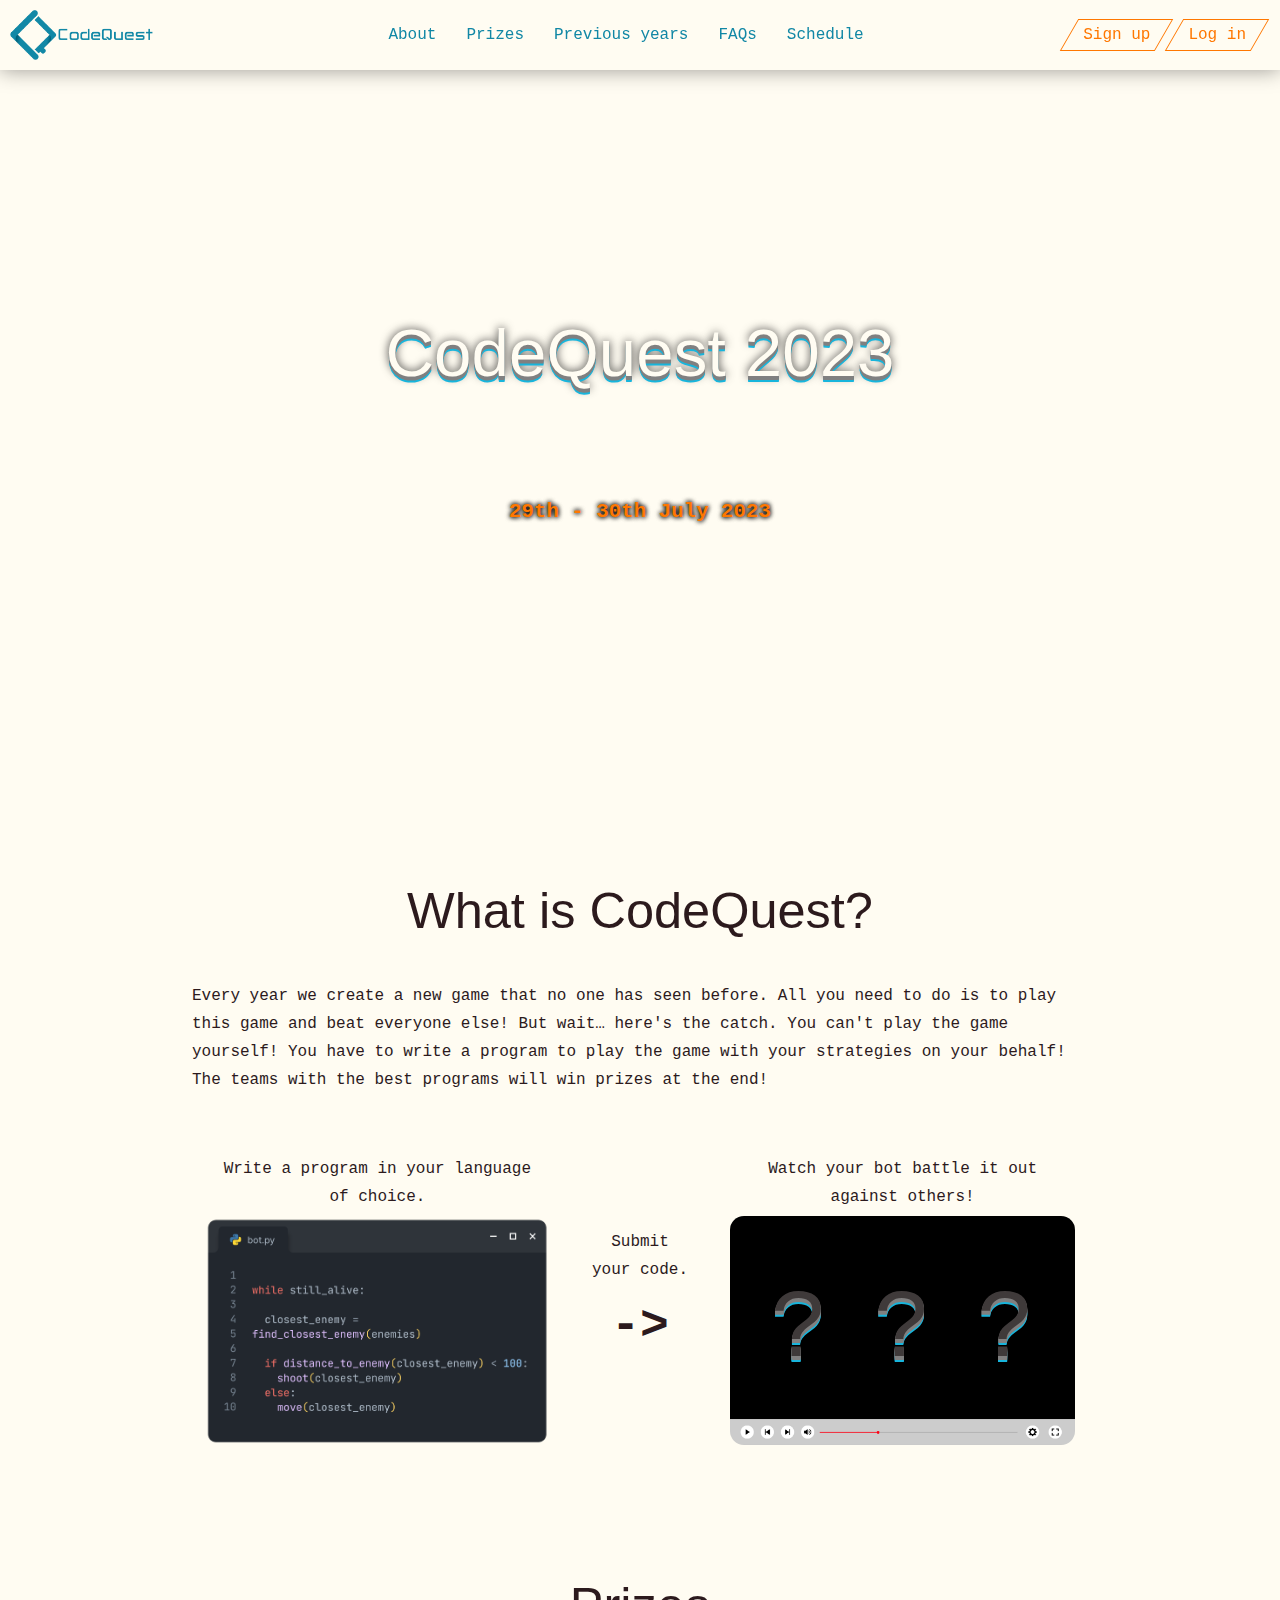
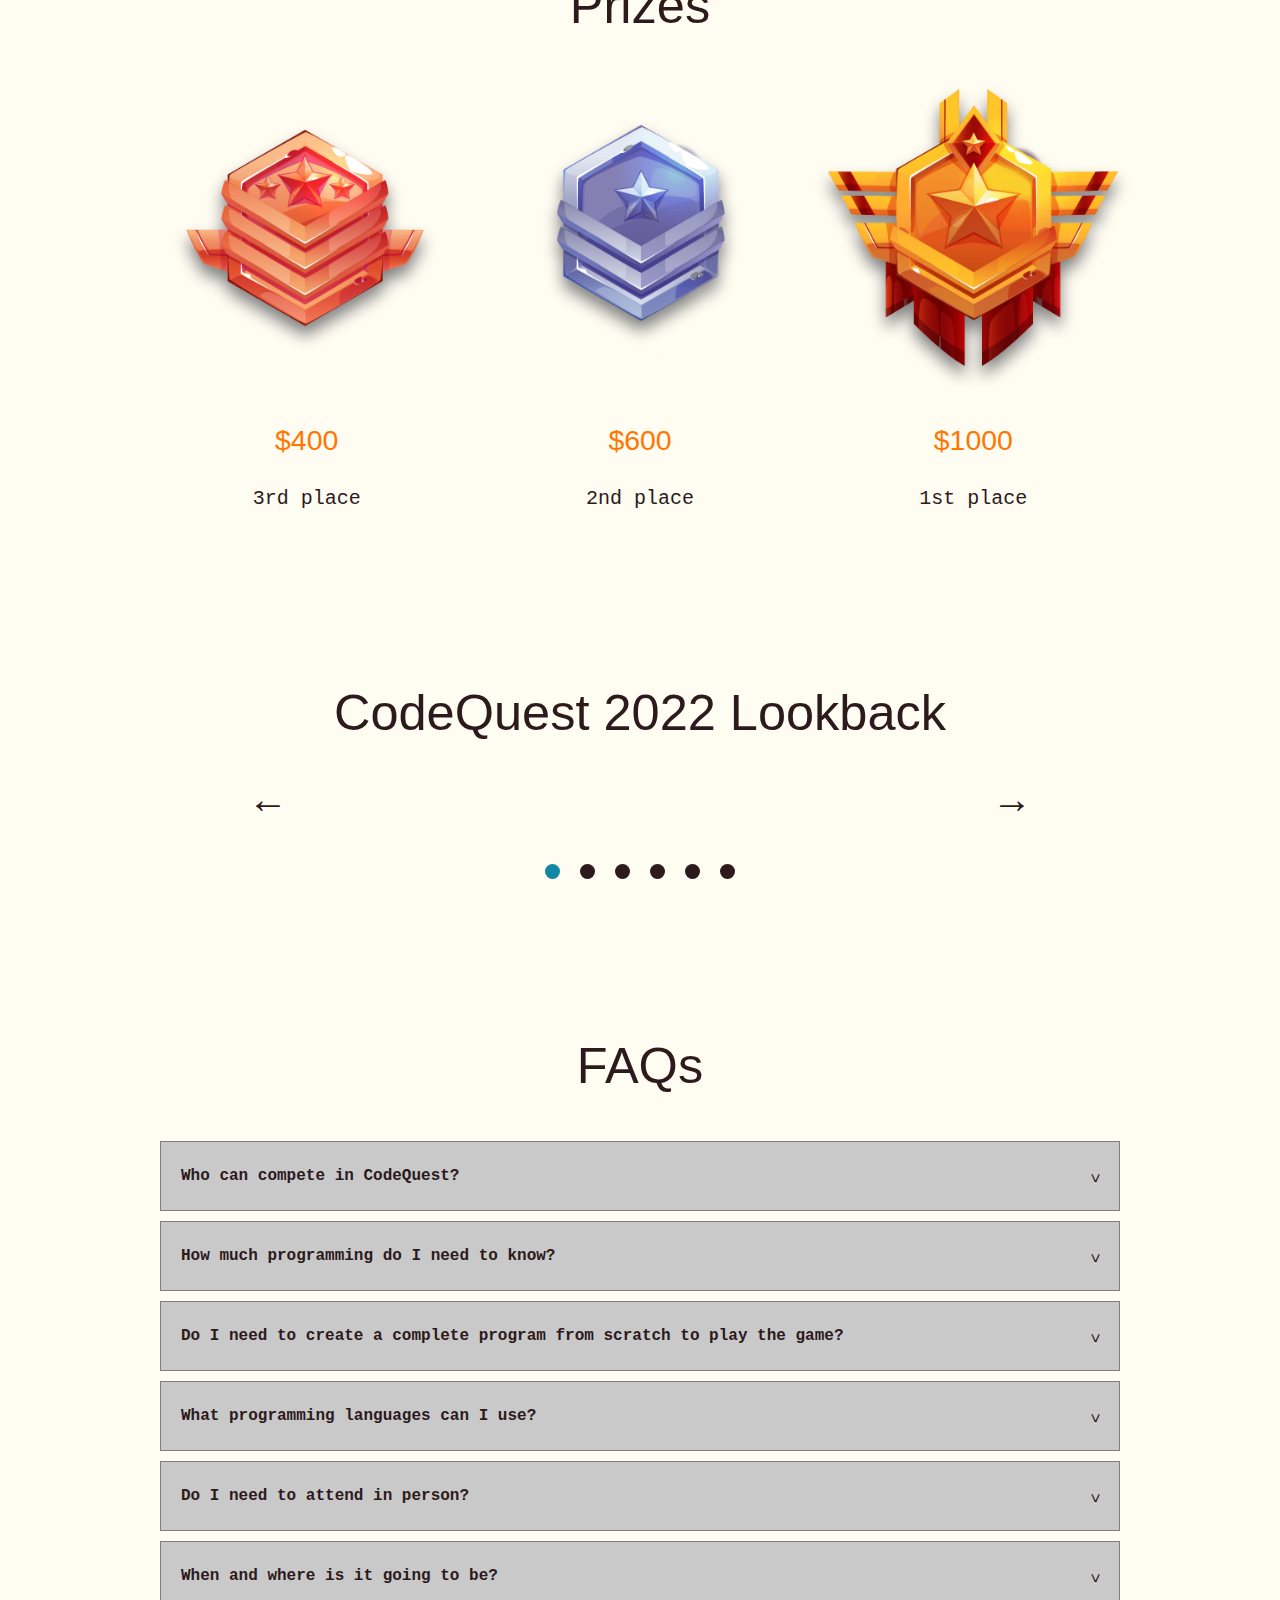
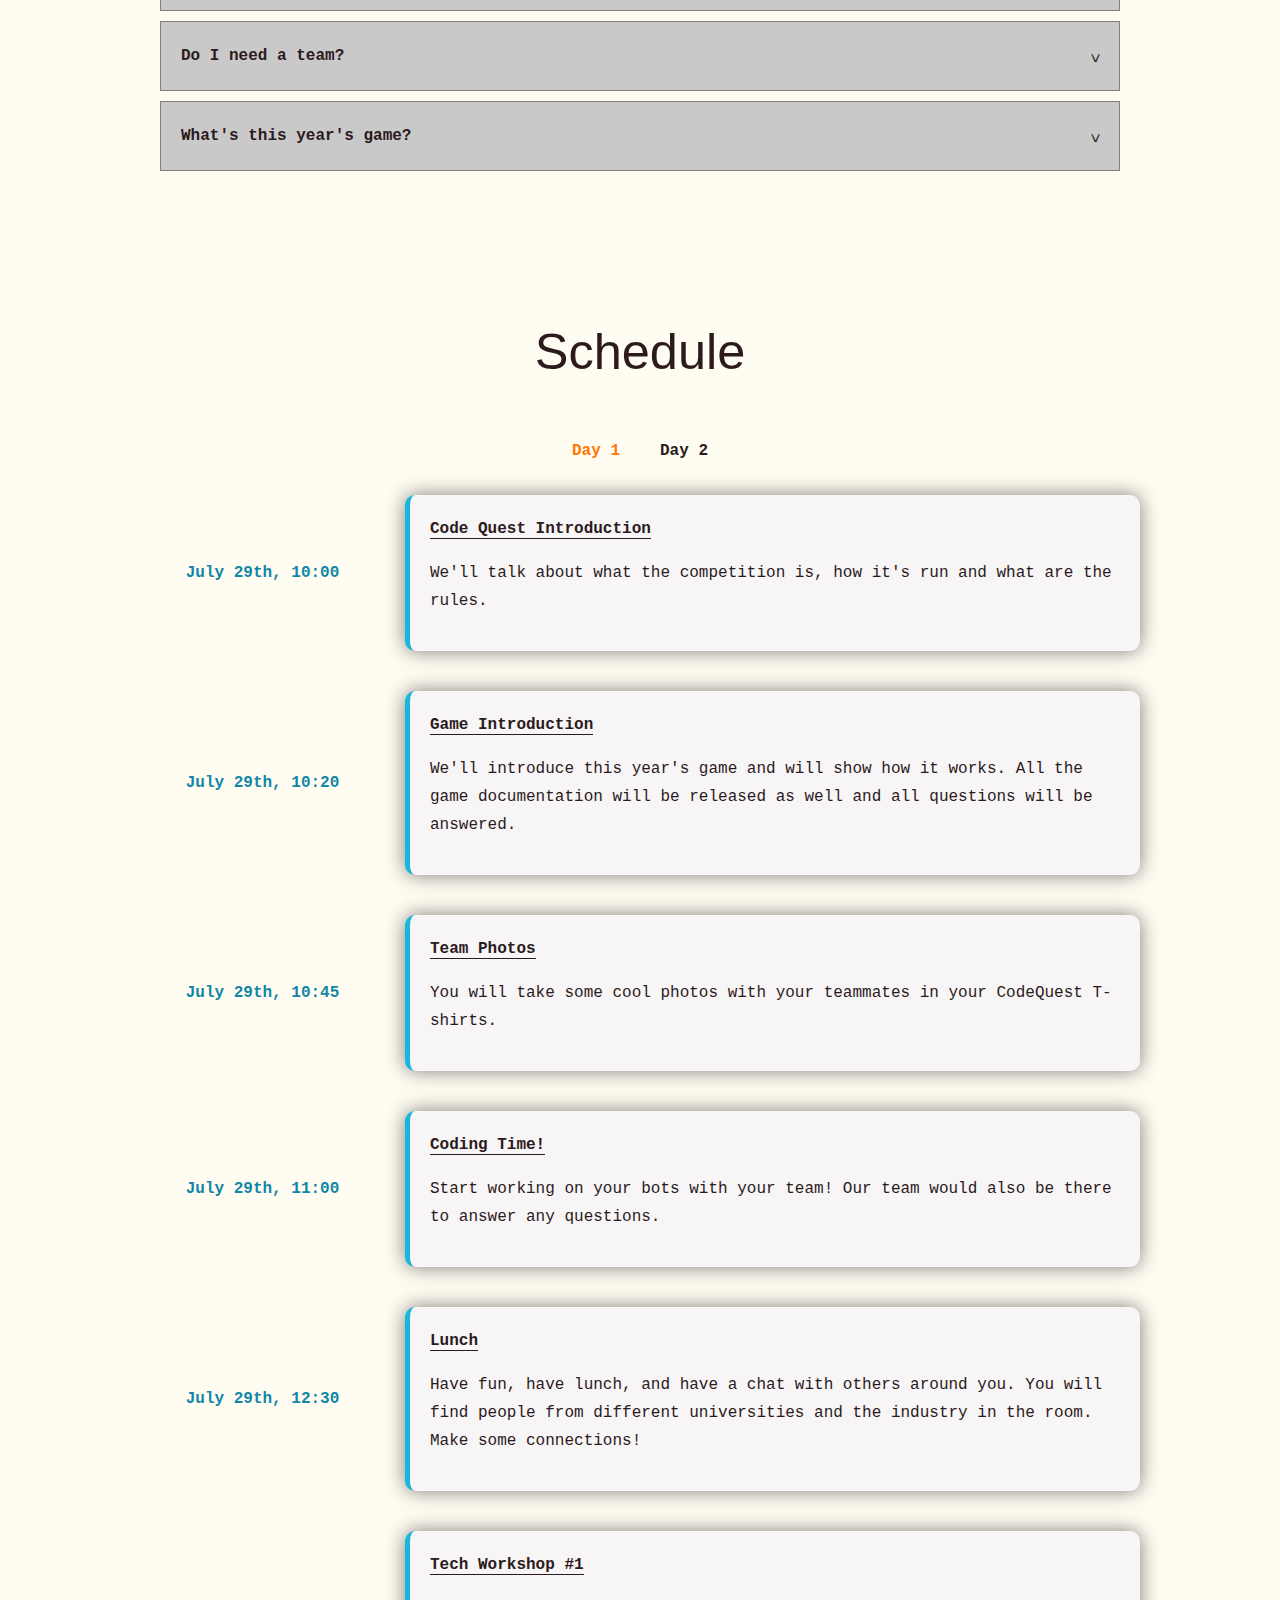
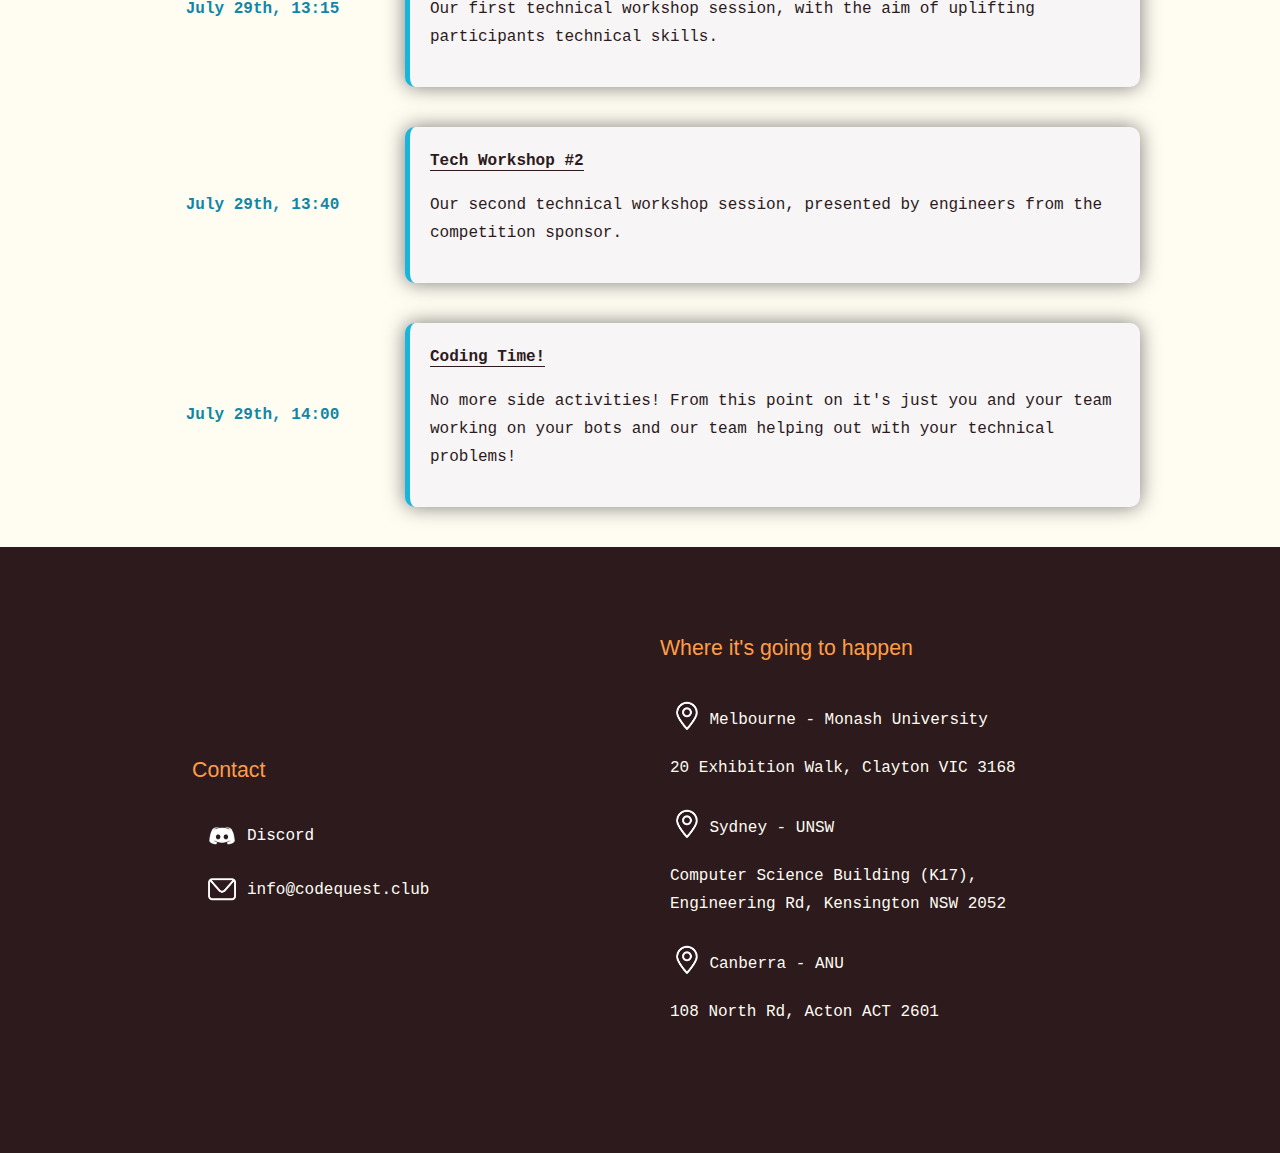
==== index.html @ 65610f48 "Fix discord link" ====
<html lang="en">
    <head>
        <meta charset="UTF-8" />
        <meta http-equiv="X-UA-Compatible" content="IE=edge" />
        <meta name="viewport" content="width=device-width, initial-scale=1.0" />
        <title>Code Quest 23</title>
        <link rel="stylesheet" href="font_imports.css" />
        <link rel="stylesheet" href="style.css" />
        <link rel="apple-touch-icon" sizes="180x180" href="apple-touch-icon.png">
        <link rel="icon" type="image/png" sizes="32x32" href="favicon-32x32.png">
        <link rel="icon" type="image/png" sizes="16x16" href="favicon-16x16.png">
        <link rel="manifest" href="site.webmanifest">
    </head>
    <body>
        <header>
            <img class="logo-desktop" src="assets/logo/Q1.png" alt="CodeQuest Logo" />
            <img class="logo-mobile" src="assets/logo/Q2.png" alt="CodeQuest Logo" />
            <nav class="main-nav">
                <ul>
                    <li><a href="#about">About</a></li>
                    <li><a href="#prizes">Prizes</a></li>
                    <li><a href="#previous-years">Previous years</a></li>
                    <li><a href="#faqs">FAQs</a></li>
                    <li><a href="#schedule">Schedule</a></li>
                    <!-- <li><a href="#sponsors">Sponsors</a></li> -->
                </ul>
            </nav>
            <nav class="secondary-nav">
                <ul>
                    <li><a class="registration-btn" href="https://teams.codequest.club/auth/register">Sign up</a></li>
                    <li><a class="registration-btn" href="https://teams.codequest.club/auth/login">Log in</a></li>
                </ul>
            </nav>
        </header>

        <section class="hero">
            <video class="desktop-video"
                autoplay
                muted
                loop
                poster="https://cq-main-website.s3.ap-southeast-2.amazonaws.com/landing-page/site-header-image.jpg"
            >
                <source
                    src="https://cq-main-website.s3.ap-southeast-2.amazonaws.com/landing-page/site_header_264.mp4"
                    type="video/mp4"
                />
            </video>
            <video class="mobile-video"
                autoplay
                muted
                loop
                poster="https://cq-main-website.s3.ap-southeast-2.amazonaws.com/landing-page/site-header-image.jpg"
            >
                <source
                    src="https://cq-main-website.s3.ap-southeast-2.amazonaws.com/landing-page/side_header_vertical.mp4"
                    type="video/mp4"
                />
            </video>
            <div class="hero-content">
                <h1>CodeQuest 2023</h1>
                <span class="text-large"
                    >Write a bot to play the game, beat others and win
                    prizes!</span
                >
                <span class="date text-large">29th - 30th July 2023</span>
            </div>
        </section>

        <section id="about">
            <div class="section-content-small">
                <h2>What is CodeQuest?</h2>
                <p>
                    Every year we create a new game that no one has seen before.
                    All you need to do is to play this game and beat everyone
                    else! But wait… here's the catch. You can't play the game
                    yourself! You have to write a program to play the game with
                    your strategies on your behalf! The teams with the best
                    programs will win prizes at the end!
                </p>
                <div class="about-grid">
                    <div class="about-col">
                        <span>Write a program in your language of choice.</span>
                        <img src="assets/about/code_snippet.png" alt="" />
                    </div>
                    <div class="about-col">
                        <span>Submit your code.</span>
                        <span class="arrow">-></span>
                    </div>
                    <div class="about-col">
                        <span>Watch your bot battle it out against others!</span>
                        <div class="mystery-video">
                            <span class="spinner">?</span>
                            <span class="spinner">?</span>
                            <span class="spinner">?</span>
                            <img src="assets/about/video_player_controls.jpg" alt="" />
                        </div>
                    </div>
                </div>
            </div>
        </section>

        <section id="prizes">
            <div class="section-content">
                <h2>Prizes</h2>
                <div class="prizes">
                    <div class="prize">
                        <img src="assets/prizes/bronze_badge.png" alt="" />
                        <h4>$400</h4>
                        <p class="text-large">3rd place</p>
                    </div>
                    <div class="prize">
                        <img src="assets/prizes/silver_badge.png" alt="" />
                        <h4>$600</h4>
                        <p class="text-large">2nd place</p>
                    </div>
                    <div class="prize">
                        <img src="assets/prizes/gold_badge.png" alt="" />
                        <h4>$1000</h4>
                        <p class="text-large">1st place</p>
                    </div>
                </div>
            </div>
        </section>

        <section id="previous-years">
            <div class="section-content">
                <h2>CodeQuest 2022 Lookback</h2>
                <div class="gallery">
                    <div class="gallery-image">
                        <div class="left-arrow">&#8592;</div>
                        <img class="active-image" src="https://cq-main-website.s3.ap-southeast-2.amazonaws.com/landing-page/lookback_pics/t1.jpg" alt="">
                        <img src="https://cq-main-website.s3.ap-southeast-2.amazonaws.com/landing-page/lookback_pics/t2.jpg" alt="">
                        <img src="https://cq-main-website.s3.ap-southeast-2.amazonaws.com/landing-page/lookback_pics/t3.jpg" alt="">
                        <img src="https://cq-main-website.s3.ap-southeast-2.amazonaws.com/landing-page/lookback_pics/t4.jpg" alt="">
                        <img src="https://cq-main-website.s3.ap-southeast-2.amazonaws.com/landing-page/lookback_pics/t5.jpg" alt="">
                        <img src="https://cq-main-website.s3.ap-southeast-2.amazonaws.com/landing-page/lookback_pics/t6.jpg" alt="">
                        <div class="right-arrow">&#8594;</div>
                    </div>
                    <div class="gallery-image-select">
                        <ul>
                            <li class="active-image"></li>
                            <li></li>
                            <li></li>
                            <li></li>
                            <li></li>
                            <li></li>
                        </ul>
                    </div>
                </div>
            </div>
        </section>

        <section id="faqs">
            <div class="section-content">
                <h2>FAQs</h2>
                <div class="accordion">
                    <div class="tab">
                        <div class="tab-head">
                            <strong>Who can compete in CodeQuest?</strong>
                        </div>
                        <div class="tab-body">
                            <p>
                                All university and high school students across
                                Australia!
                            </p>
                        </div>
                    </div>
                    <div class="tab">
                        <div class="tab-head">
                            <strong
                                >How much programming do I need to know?</strong
                            >
                        </div>
                        <div class="tab-body">
                            <p>
                                Knowing only the basics of programming
                                (input/output, lists, etc.) is enough for you to
                                have your program play the game. But of course
                                the more you know the more advanced your player
                                can be. Even if you can't fully articulate your
                                ideas for a program, the team based nature of
                                the competition allows you to tackle this
                                together with your peers, meaning you can bounce
                                ideas and work towards the bot you envisioned.
                            </p>
                        </div>
                    </div>
                    <div class="tab">
                        <div class="tab-head">
                            <strong
                                >Do I need to create a complete program from
                                scratch to play the game?</strong
                            >
                        </div>
                        <div class="tab-body">
                            <p>
                                No, we will provide you with a base code that
                                plays the game. You'll only need to implement
                                your ideas and startegies.
                            </p>
                        </div>
                    </div>
                    <div class="tab">
                        <div class="tab-head">
                            <strong
                                >What programming languages can I use?</strong
                            >
                        </div>
                        <div class="tab-body">
                            <p>
                                We are happy to announce from this year there is no limit on what programming language you can use!
                                Write your code in whatever language you are comfortable with.
                            </p>
                        </div>
                    </div>
                    <div class="tab">
                        <div class="tab-head">
                            <strong>Do I need to attend in person?</strong>
                        </div>
                        <div class="tab-body">
                            <p>
                                You don't <i>have to</i>. But hear me out on this one,
                                we are giving away free food and swags, we are
                                going to run technical workshops for you, we are
                                planning to have industry reps, we will run the
                                games on large monitors and we are planning to
                                have fun. So it's your call if you'd like to be
                                there with us or attend via Zoom.
                            </p>
                        </div>
                    </div>
                    <div class="tab">
                        <div class="tab-head">
                            <strong>When and where is it going to be?</strong>
                        </div>
                        <div class="tab-body">
                            <p>
                                The competition will start on 29th of July at 10am - that's when
                                we let everyone know what the game is and the documents are released.
                                Teams will have 24 hours to write their bots and submit their code.
                                On 30th, we will run all the games and announce the winners!
                                We are going to run everything in Monash University, Clayton campus.
                            </p>
                        </div>
                    </div>
                    <div class="tab">
                        <div class="tab-head">
                            <strong>Do I need a team?</strong>
                        </div>
                        <div class="tab-body">
                            <p>
                                You don't have to be in a team but it's a lot
                                more fun to have one and, also, we have designed
                                the game in a way that different people could
                                work on different parts of their program at the
                                same time. So if you do have a team you'll
                                definitely have a lot of advantage. We accept
                                teams of 1 to 3.
                            </p>
                        </div>
                    </div>
                    <div class="tab">
                        <div class="tab-head">
                            <strong>What's this year's game?</strong>
                        </div>
                        <div class="tab-body">
                            <p>
                                I can't tell you, but I do wonder what all these tanks are
                                doing around the website. Probably just to protect you and your teammates.
                            </p>
                        </div>
                    </div>
                </div>
            </div>
        </section>

        <section id="schedule">
            <div class="section-content">
                <h2>Schedule</h2>
                <div class="schedule">
                    <div class="schedule-head">
                        <div class="schedule-tab schedule-tab-active">
                            <span>Day 1</span>
                        </div>
                        <div class="schedule-tab">
                            <span>Day 2</span>
                        </div>
                    </div>
                    <div class="schedule-body">
                        <div
                            class="schedule-tab-content schedule-content-active"
                        >
                            <div class="schedule-item">
                                <div class="schedule-date">
                                    July 29th, 10:00
                                </div>
                                <div class="schedule-item-body">
                                    <strong>Code Quest Introduction</strong>
                                    <p>
                                        We'll talk about what the competition
                                        is, how it's run and what are the rules.
                                    </p>
                                </div>
                            </div>
                            <div class="schedule-item">
                                <div class="schedule-date">
                                    July 29th, 10:20
                                </div>
                                <div class="schedule-item-body">
                                    <strong
                                        >Game Introduction</strong
                                    >
                                    <p>
                                        We'll introduce this year's game and will show
                                        how it works. All the game documentation will be
                                        released as well and all questions will be answered.
                                    </p>
                                </div>
                            </div>
                            <div class="schedule-item">
                                <div class="schedule-date">
                                    July 29th, 10:45
                                </div>
                                <div class="schedule-item-body">
                                    <strong>Team Photos</strong>
                                    <p>
                                        You will take some cool photos with your
                                        teammates in your CodeQuest T-shirts.
                                    </p>
                                </div>
                            </div>
                            <div class="schedule-item">
                                <div class="schedule-date">
                                    July 29th, 11:00
                                </div>
                                <div class="schedule-item-body">
                                    <strong>Coding Time!</strong>
                                    <p>
                                        Start working on your bots with your team!
                                        Our team would also be there to answer any questions.
                                    </p>
                                </div>
                            </div>
                            <div class="schedule-item">
                                <div class="schedule-date">
                                    July 29th, 12:30
                                </div>
                                <div class="schedule-item-body">
                                    <strong>Lunch</strong>
                                    <p>
                                        Have fun, have lunch, and have a chat
                                        with others around you. You will find
                                        people from different universities and
                                        the industry in the room. Make some
                                        connections!
                                    </p>
                                </div>
                            </div>
                            <div class="schedule-item">
                                <div class="schedule-date">
                                    July 29th, 13:15
                                </div>
                                <div class="schedule-item-body">
                                    <strong>Tech Workshop #1</strong>
                                    <p>
                                        Our first technical workshop session,
                                        with the aim of uplifting participants
                                        technical skills.
                                    </p>
                                </div>
                            </div>
                            <div class="schedule-item">
                                <div class="schedule-date">
                                    July 29th, 13:40
                                </div>
                                <div class="schedule-item-body">
                                    <strong>Tech Workshop #2</strong>
                                    <p>
                                        Our second technical workshop session,
                                        presented by engineers from the
                                        competition sponsor.
                                    </p>
                                </div>
                            </div>
                            <div class="schedule-item">
                                <div class="schedule-date">
                                    July 29th, 14:00
                                </div>
                                <div class="schedule-item-body">
                                    <strong>Coding Time!</strong>
                                    <p>
                                        No more side activities! From this point on
                                        it's just you and your team working on your bots
                                        and our team helping out with your technical problems!
                                    </p>
                                </div>
                            </div>
                        </div>
                        <div class="schedule-tab-content">
                            <div class="schedule-item">
                                <div class="schedule-date">
                                    July 30th, 10:00
                                </div>
                                <div class="schedule-item-body">
                                    <strong>Last Coding Session</strong>
                                    <p>
                                        Teams will have 2 more hours to work
                                        on their programs together. All
                                        teams must submit their programs at the
                                        end of this session before we go for
                                        lunch.
                                    </p>
                                </div>
                            </div>
                            <div class="schedule-item">
                                <div class="schedule-date">
                                    July 30th, 12:30
                                </div>
                                <div class="schedule-item-body">
                                    <strong>Lunch</strong>
                                    <p>
                                        We will have a short break for lunch and
                                        a chance for teams to take a break and
                                        have a chat.
                                    </p>
                                </div>
                            </div>
                            <div class="schedule-item">
                                <div class="schedule-date">
                                    July 30th, 13:15
                                </div>
                                <div class="schedule-item-body">
                                    <strong>Final Matches</strong>
                                    <p>
                                        After lunch we come back to the room and run
                                        the games! We'll watch some of the games live and
                                        the rest will run in the background. The top 3 teams
                                        will come out of the results of these games!
                                    </p>
                                </div>
                            </div>
                            <div class="schedule-item">
                                <div class="schedule-date">
                                    July 30th, 14:00
                                </div>
                                <div class="schedule-item-body">
                                    <strong>Closing Ceremony</strong>
                                    <p>
                                        Prizes will be given to the top teams
                                        and memorial pictures will be taken with
                                        everyone in the room who participated!
                                        We will then say good bye until Code
                                        Quest 24.
                                    </p>
                                </div>
                            </div>
                        </div>
                    </div>
                </div>
            </div>
        </section>

        <!-- <section id="sponsors">
            <div class="section-content">
                <h2>Sponsors</h2>
                <p></p>
            </div>
        </section> -->

        <footer>
            <div class="section-content-small">
                <div>
                    <h5>Contact</h5>
                    <span>
                        <a href="https://codequest.club/discord" class="socials-link"
                            ><img
                                class="icon"
                                src="assets/icons/discord_white.png"
                                alt="Discord Logo"
                            />Discord</a
                        >
                    </span>
                    <span
                        ><img
                            class="icon"
                            src="assets/icons/mail_white.png"
                            alt="Mail icon"
                        />info@codequest.club</span
                    >
                </div>
                <div>
                    <h5>Where it's going to happen</h5>
                    <span
                        ><img
                            class="icon"
                            src="assets/icons/marker_white.png"
                            alt="Location marker icon"
                        />Melbourne - Monash University</span
                    >
                    <span>20 Exhibition Walk, Clayton VIC 3168</span>
                    <span
                        ><img
                            class="icon"
                            src="assets/icons/marker_white.png"
                            alt="Location marker icon"
                        />Sydney - UNSW</span
                    >
                    <span>Computer Science Building (K17), Engineering Rd, Kensington NSW 2052</span>
                    <span
                        ><img
                            class="icon"
                            src="assets/icons/marker_white.png"
                            alt="Location marker icon"
                        />Canberra - ANU</span
                    >
                    <span>108 North Rd, Acton ACT 2601</span>
                </div>
            </div>
        </footer>


        <div class="popup-bg popup-closed popup-close">
            <div class="popup-content">
                <span>Registration is not open yet. Come back in June!</span>
                <button class="popup-close">Ok</button>
            </div>
        </div>

        <script src="index.js"></script>
    </body>
</html>
---- style.css ----
:root {
    --primary: #1187a5;
    --primary-light: #18b5dc;
    --primary-dark: #0c5b6e;

    --secondary: #ff7700;
    --secondary-light: #ff9d47;
    --secondary-dark: #cc5f00;

    --white: #fffcf2;
    --black: #2c1a1d;

    --header-height: 70px;
}

html,
body {
    margin: 0;
    padding: 0;
    box-sizing: border-box;
    scroll-behavior: smooth;
}

html {
    font-size: 100%;
} /*16px*/

body {
    font-family: "JetBrains Mono", monospace;
    font-weight: 400;
    line-height: 1.75;
    background: var(--white);
    color: var(--black);
}

p {
    margin-bottom: 1rem;
}

h1,
h2,
h3,
h4,
h5 {
    margin: 3rem 0 1.38rem;
    font-family: "Anita Semi-square", sans-serif;
    font-weight: 400;
    line-height: 1.3;
}

h1 {
    margin-top: 0;
    font-size: 4.209rem;
    text-align: center;
}

h2 {
    font-size: 3.157rem;
    text-align: center;
}

h3 {
    font-size: 2.369rem;
}

h4 {
    font-size: 1.777rem;
}

h5 {
    font-size: 1.333rem;
}

small,
.text_small {
    font-size: 0.75rem;
}

.text-large {
    font-size: 1.25rem;
}

@media screen and (max-width: 850px) {
    h1 {
        margin-top: 0;
        font-size: calc(4.209rem * 0.75);
    }
    
    h2 {
        font-size: calc(3.157rem * 0.75);
    }
    
    h3 {
        font-size: calc(2.369rem * 0.75);
    }
    
    h4 {
        font-size: calc(1.777rem * 0.75);
    }
    
    h5 {
        font-size: calc(1.333rem * 0.75);
    }
}

header,
section, 
footer {
    position: relative;
}

section {
    scroll-margin-top: 20px;
}

.section-content-small, .section-content {
    --padding-x: 30px;
    --padding-y: 40px;
    min-width: 290px;
    width: 70%;
    max-width: 1000px;
    margin: auto;
    padding: var(--padding-y) var(--padding-x);
    display: flex;
    flex-direction: column;
    justify-content: center;
    align-items: center;
}

.section-content {
    --padding-x: 20px;
    width: 90%;
}

@media screen and (max-width: 500px) {
    .section-content-small, .section-content {
        width: calc(100% - 2 * var(--padding-x));
    }
}

header {
    position: fixed;
    top: 0;
    left: 0;
    right: 0;
    width: 100%;
    height: var(--header-height);
    background: var(--white);
    box-shadow: 0px 0px 20px 0px rgba(0, 0, 0, 0.4);
    display: flex;
    flex-direction: row;
    justify-content: space-between;
    align-items: center;
    z-index: 10;
}

header > img {
    display: block;
    max-width: 100%;
    max-height: calc(100% - 20px);
    margin: 10px;
}

header > img.logo-mobile {
    display: none;
}

@media screen and (max-width: 400px) {
    header > img.logo-desktop {
        display: none;
    }

    header > img.logo-mobile {
        display: block;
    }
}

header nav {
    padding: 20px;
}

header nav ul {
    list-style: none;
    display: flex;
    flex-direction: row;
    justify-content: center;
    align-items: center;
    column-gap: 30px;
}

.main-nav a {
    color: var(--primary);
    text-decoration: none;
    transition: 0.2s;
    border-bottom: 2px solid transparent;
}

.main-nav li:hover a {
    color: var(--primary-dark);
    border-bottom-color: var(--primary-dark);
}

@media screen and (max-width: 1100px) {
    .main-nav {
        display: none;
    }
}

.secondary-nav ul {
    column-gap: 10px;
    padding-left: 0;
}

.secondary-nav a {
    color: var(--secondary);
    text-decoration: none;
    padding: 7px 14px;
    position: relative;
}

.secondary-nav a::before {
    display: block;
    content: "";
    position: absolute;
    top: 0;
    left: 0;
    right: 0;
    bottom: 0;
    border: 1px solid var(--secondary);
    transform: skew(-30deg);
    pointer-events: all;
    z-index: -1;
    transition: 0.2s;
}

.secondary-nav li:hover a::before {
    background: var(--secondary);
}

.secondary-nav li:hover a {
    color: var(--white);
}

header + * {
    margin-top: var(--header-height);
}

section.hero {
    min-height: 40.6vw;
}

section.hero video {
    max-width: 100%;
    max-height: 100%;
    min-width: 100%;
    min-height: 80vh;
    object-fit: cover;
    object-position: bottom;
}

section.hero video.mobile-video {
    display: none;
}

@media screen and (max-width: 500px) {
    section.hero video.desktop-video {
        display: none;
    }

    section.hero video.mobile-video {
        display: block;
        max-height: 80vh;
    }
}

section.hero .hero-content {
    position: absolute;
    top: 0;
    left: 0;
    right: 0;
    bottom: 0;
    padding: 30px;
    display: flex;
    flex-direction: column;
    justify-content: center;
    align-items: center;
    color: var(--white);
}

.hero-content > * {
    text-align: center;
}

section.hero .hero-content h1 {
    text-shadow: 0px 1px 0px grey, 0px 2px 0px grey, 0px 3px 0px grey,
        0px 4px 0px grey, 0px 5px 0px var(--primary-light),
        0px 6px 0px var(--primary-light), 0px 0px 10px rgba(0, 0, 0, 0.8);
}

.hero-content span {
    margin: 10px 0px;
}

.accordion {
    margin: 20px;
    display: grid;
    grid-template-columns: 1fr;
    row-gap: 10px;
}

@media screen and (max-width: 500px) {
    .accordion {
        margin: 0;
    }
}

.tab {
    display: grid;
    grid-template-columns: 1fr;
    transition: 0.2s;
}

.tab-head,
.tab-body {
    padding: 20px;
    transition: 0.2s;
}

.tab-head {
    position: relative;
    background: rgb(201, 201, 201);
    cursor: pointer;
    user-select: none;
    border: 1px solid grey;
    padding-right: 50px;
}

.tab-body {
    border: 1px solid grey;
    border-top: none;
}

.tab:not(.tab-open) .tab-body {
    overflow: hidden;
    height: 0;
    padding-top: 0;
    padding-bottom: 0;
    border-bottom: none;
}

.tab-head::after {
    content: ">";
    position: absolute;
    top: calc(50% - 1.2ch);
    right: 20px;
    -webkit-transform: rotate(90deg);
    -moz-transform: rotate(90deg);
    -ms-transform: rotate(90deg);
    -o-transform: rotate(90deg);
    transform: rotate(90deg);
    transition: 0.2s;
}

.tab-open .tab-head::after {
    -webkit-transform: rotate(-90deg);
    -moz-transform: rotate(-90deg);
    -ms-transform: rotate(-90deg);
    -o-transform: rotate(-90deg);
    transform: rotate(-90deg);
}

.schedule-head {
    display: flex;
    flex-direction: row;
    justify-content: center;
    align-items: center;
    column-gap: 20px;
    margin: 20px;
}

.schedule-tab {
    cursor: pointer;
    padding: 10px;
    user-select: none;
}

.schedule-tab span {
    font-weight: bold;
    transition: 0.2s;
}

.schedule-tab:hover span, .schedule-tab-active {
    color: var(--secondary);
}

.schedule-tab-content {
    display: grid;
    grid-template-columns: 1fr;
    row-gap: 40px;
}

.schedule-tab-content:not(.schedule-content-active) {
    display: none;
}

.schedule-item {
    display: grid;
    grid-template-columns: 1fr 3fr;
    column-gap: 20px;
}

.schedule-date {
    display: flex;
    justify-content: center;
    align-items: center;
    color: var(--primary);
    font-weight: bold;
}

.schedule-item-body {
    border-left: 5px solid var(--primary-light);
    box-shadow: 0px 0px 20px 0px rgba(0, 0, 0, 0.5);
    padding: 20px;
    border-radius: 10px;
    background: rgb(247, 245, 245);
}

.schedule-item-body > strong:first-child {
    border-bottom: 1px solid var(--black);  
}

@media screen and (max-width: 700px) {
    .schedule-item {
        grid-template-columns: 1fr;
        grid-template-rows: auto auto;
        row-gap: 15px;
    }

    .schedule-item-body {
        border-left: none;
        border-top: 5px solid var(--primary-light);
    }
}

footer {
    background: var(--black);
    color: var(--white);
    padding-bottom: 80px;
}

footer h5 {
    color: var(--secondary-light);
}

footer .section-content-small {
    display: grid;
    grid-template-columns: 1fr 1fr;
    column-gap: 40px;
}


footer .section-content-small > div {
    display: flex;
    flex-direction: column;
    justify-content: flex-start;
    align-items: flex-start;
}

footer span {
    display: inline-block;
    position: relative;
    padding: 10px;
}

footer .icon {
    position: relative;
    top: 7px;
    left: 5px;
    margin-right: 15px;
    max-width: 30px;
    max-height: 30px;
}

.socials-link {
    text-decoration: none;
    color: white;
}

@media screen and (max-width: 780px) {
    footer .section-content-small {
        grid-template-columns: 1fr;
        grid-template-rows: auto auto;
        row-gap: 20px;
    }

    footer .section-content-small > div {
        align-items: center;
        position: relative;
    }

    footer span {
        max-width: max-content;
    }
    
    footer .section-content-small * {
        text-align: center;
    }
}

.prizes {
    display: grid;
    grid-template-columns: 1fr 1fr 1fr;
    align-items: flex-end;
}

.prize {
    padding: 20px;
    text-align: center;
    min-width: 0;
    min-height: 0;
    overflow: hidden;
}

.prize img {
    max-width: 100%;
    max-height: 100%;
    filter: drop-shadow(0px 10px 8px grey);
}

.prize h4 {
    color: var(--secondary);
}

@media screen and (max-width: 620px) {
    .prizes {
        padding: 20px;
        grid-template-columns: 1fr;
        grid-template-rows: 1fr 1fr 1fr;
        row-gap: 30px;
    }

    .prize {
        box-shadow: 0px 0px 20px 0px rgba(0, 0, 0, 0.2);
    }

    .prize h4 {
        font-size: 200%;
        margin-top: 1rem;
    }
}

.hero-content span.date {
    font-size: 130%;
    color: var(--secondary);
    margin: 20px 0px;
    font-weight: bold;
    text-shadow: 0px 0px 5px black, 0px 0px 5px black;
}

.about-grid {
    width: 68vw;
    max-width: 1500px;
    margin-top: 40px;
    display: grid;
    grid-template-columns: 1fr 100px 1fr;
    grid-template-rows: min-content;
    column-gap: 40px;
}

@media screen and (max-width: 1200px) {
    .about-grid {
        padding: 40px;
        width: calc(100vw - 80px);
        column-gap: 30px;
    }
}

@media screen and (max-width: 800px) {
    .about-grid {
        counter-reset: step;
        margin-top: 0;
        grid-template-columns: 1fr;
        grid-template-rows: 1fr 150px 1fr;
        row-gap: 30px;
    }

    .about-col::before {
        counter-increment: step;
        content: counter(step);
        background: var(--primary);
        color: var(--white);
        display: block;
        border-radius: 50%;
        height: 30px;
        width: 30px;
        margin: 7px;
        margin-top: 15px;
        box-shadow: 0px 0px 8px 2px rgba(0, 0, 0, 0.4);
    }
}

.about-col {
    max-width: 100%;
    max-height: 100%;
    min-height: 0;
    min-width: 0;
    overflow: hidden;
    display: flex;
    flex-direction: column;
    justify-content: center;
    align-items: center;
    position: relative;
    text-align: center;
}

.about-col:nth-child(odd) {
    justify-content: space-between;
}

.about-col:nth-child(odd) span {
    margin: 5px;
}

span.arrow {
    font-size: 3rem;
    font-weight: bold;
}

.about-col img, .mystery-video {
    max-width: 100%;
    max-height: 100%;
}

.mystery-video {
    min-width: 100%;
    flex-grow: 1;
    /* height: calc(0.67 * 100%);  */
    background: black;
    border-radius: 14px;
    position: relative;
    border-bottom-left-radius: 20px;
    border-bottom-right-radius: 20px;
    display: flex;
    flex-direction: row;
    justify-content: space-evenly;
    align-items: center;
    /* perspective: 500px; */
}

.mystery-video img {
    position: absolute;
    bottom: 0;
    left: 0;
    right: 0;
    border-bottom-left-radius: 14px;
    border-bottom-right-radius: 14px;
}

.spinner {
    color: rgb(63, 58, 58);
    text-align: center;
    animation-name: spin;
    animation-timing-function: linear;
    animation-iteration-count: infinite;
    animation-duration: 2.5s;
    font-size: 6rem;
    text-shadow: 0px 1px 0px grey, 0px 2px 0px grey, 0px 3px 0px grey,
        0px 4px 0px grey, 0px 5px 0px var(--primary-light),
        0px 6px 0px var(--primary-light), 0px 0px 10px rgba(0, 0, 0, 0.8);
}
.spinner:nth-child(even) {
    animation-delay: 0.4s;
}
@keyframes spin {
    from { transform: rotateY(0deg); }
    to { transform: rotateY(-360deg); }
}

.gallery-image {
    width: 60vw;
    max-width: 1500px;
    overflow: hidden;
    display: flex;
    flex-direction: row;
    justify-content: center;
    align-items: center;
    column-gap: 20px;
}

@media screen and (max-width: 1250px) {
    .gallery-image {
        width: calc(100vw - 2 * var(--padding-x));
    }
}

@media screen and (max-width: 470px) {
    .gallery-image {
        width: calc(100vw - 10px);
        column-gap: 10px;
    }
}

.gallery-image img {
    min-width: 0;
    min-height: 0;
    flex-grow: 1;
}

.gallery-image img:not(.active-image) {
    display: none;
}

.gallery-image .right-arrow, .gallery-image .left-arrow {
    font-size: 2.5rem;
    cursor: pointer;
    transition: 0.2s;
    user-select: none;
    min-width: max-content;
}

.gallery-image .right-arrow:hover, .gallery-image .left-arrow:hover {
    color: var(--primary);
}

.gallery-image-select {
    display: flex;
    justify-content: center;
    align-items: center;
}

.gallery-image-select ul {
    display: flex;
    flex-direction: row;
    justify-content: center;
    align-items: center;
    padding: 0;
}

.gallery-image-select li {
    margin: 10px;
    cursor: pointer;
    display: inline-block;
    height: 15px;
    width: 15px;
    background: var(--black);
    border-radius: 50%;
    transition: 0.2s;
}

.gallery-image-select li:hover, .gallery-image-select li.active-image {
    background: var(--primary);
}


.popup-bg {
    position: fixed;
    top: 0;
    left: 0;
    right: 0;
    bottom: 0;
    background: rgba(0, 0, 0, 0.6);
    z-index: 100;
    display: flex;
    justify-content: center;
    align-items: center;
}

.popup-closed {
    display: none;
}

.popup-content {
    display: flex;
    flex-direction: column;
    justify-content: center;
    align-items: center;
    row-gap: 40px;
    background: var(--white);
    padding: 60px 60px 40px;
    margin: 20px;
    border-radius: 10px;
    box-shadow: 0px 0px 20px 0px rgba(0, 0, 0, 0.5);
}

.popup-content button {
    width: max-content;
    padding: 10px 20px;
}

@media screen and (max-width: 400px) {
    .popup-content {
        padding: 40px 40px 20px;
        row-gap: 20px;
    }
}
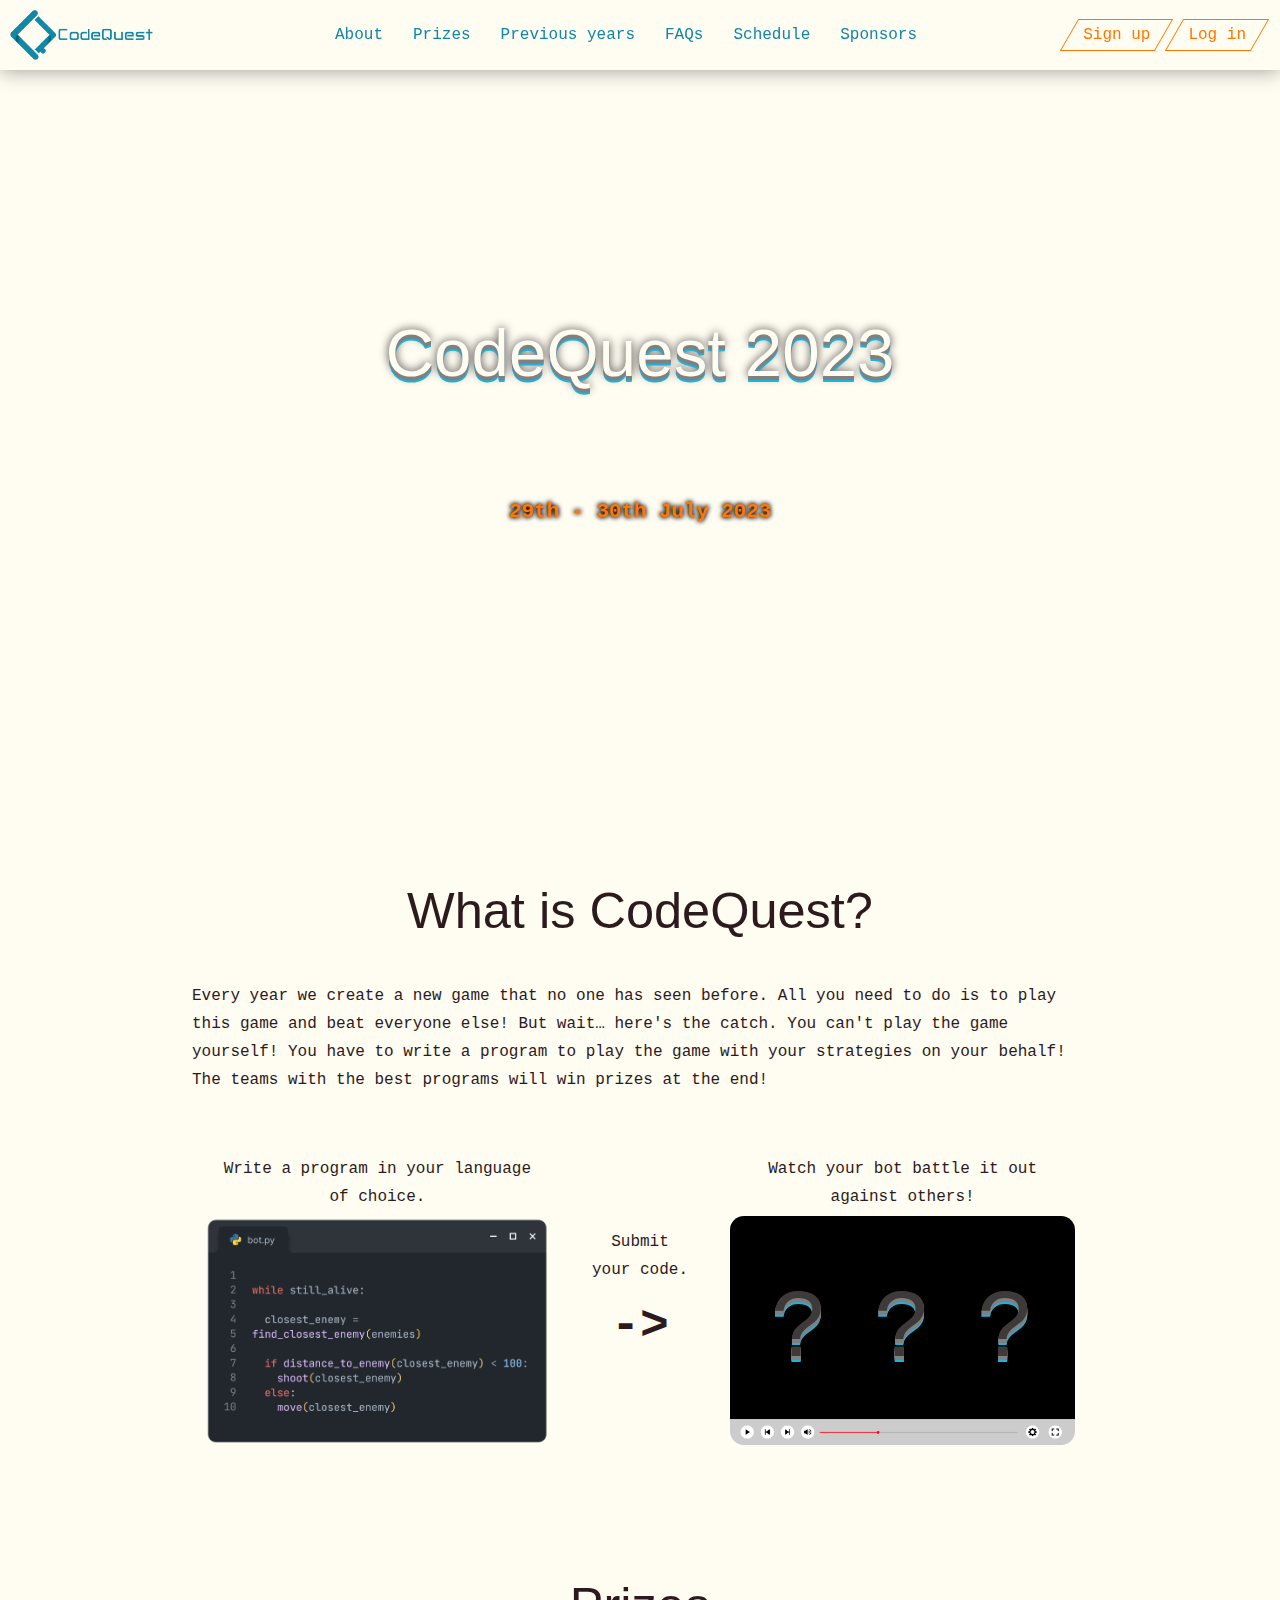
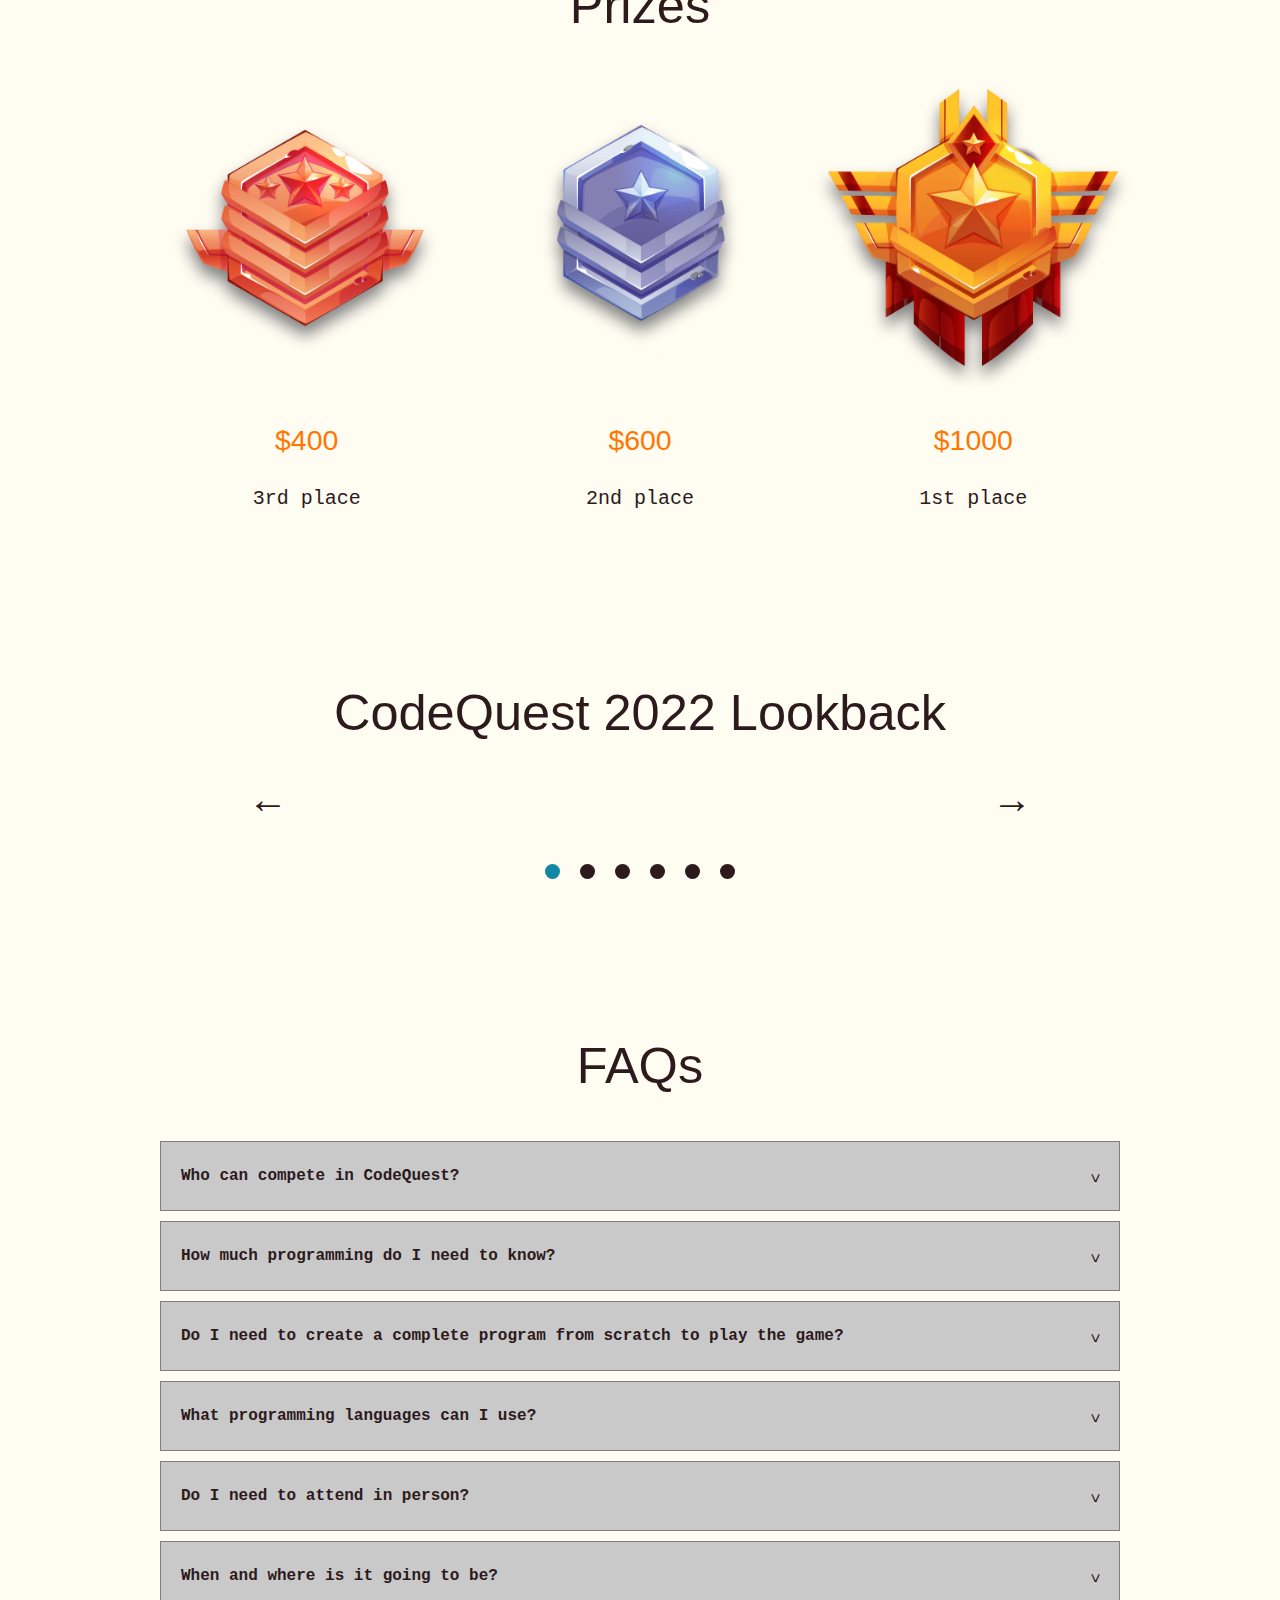
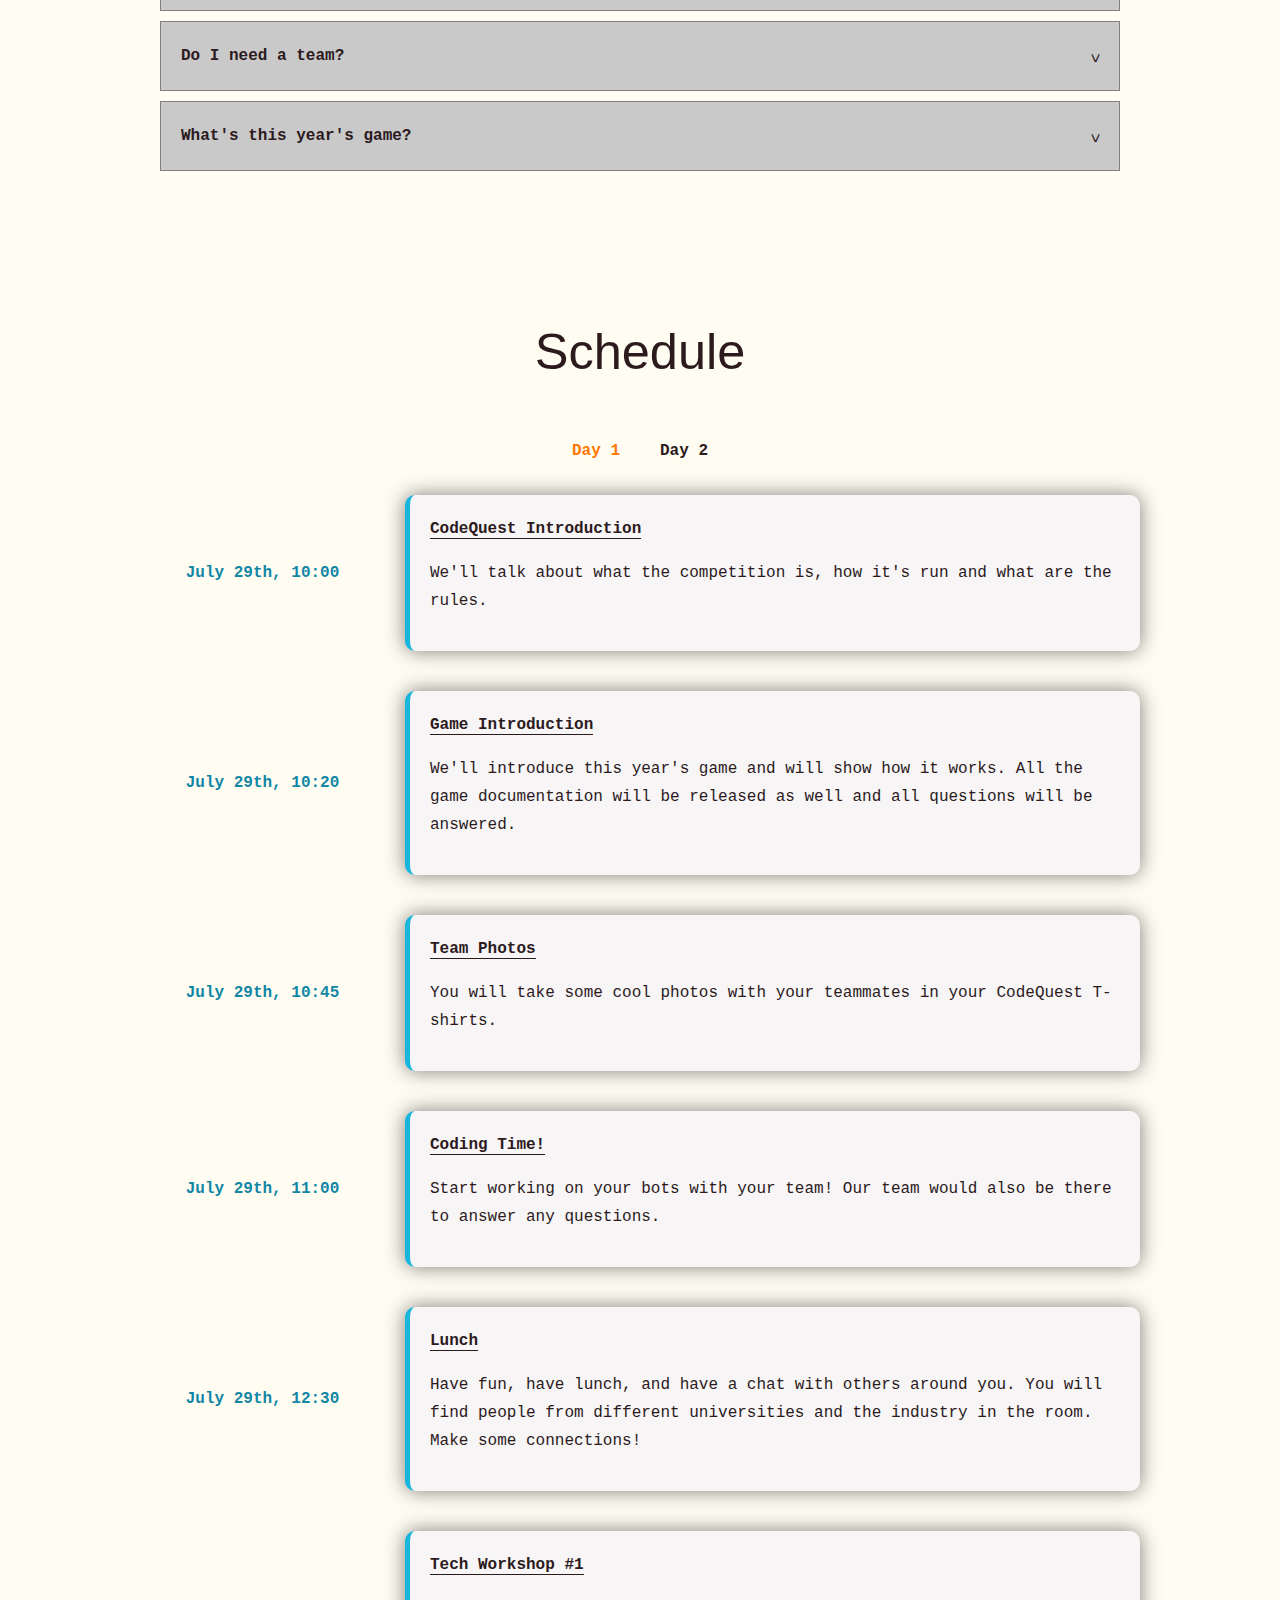
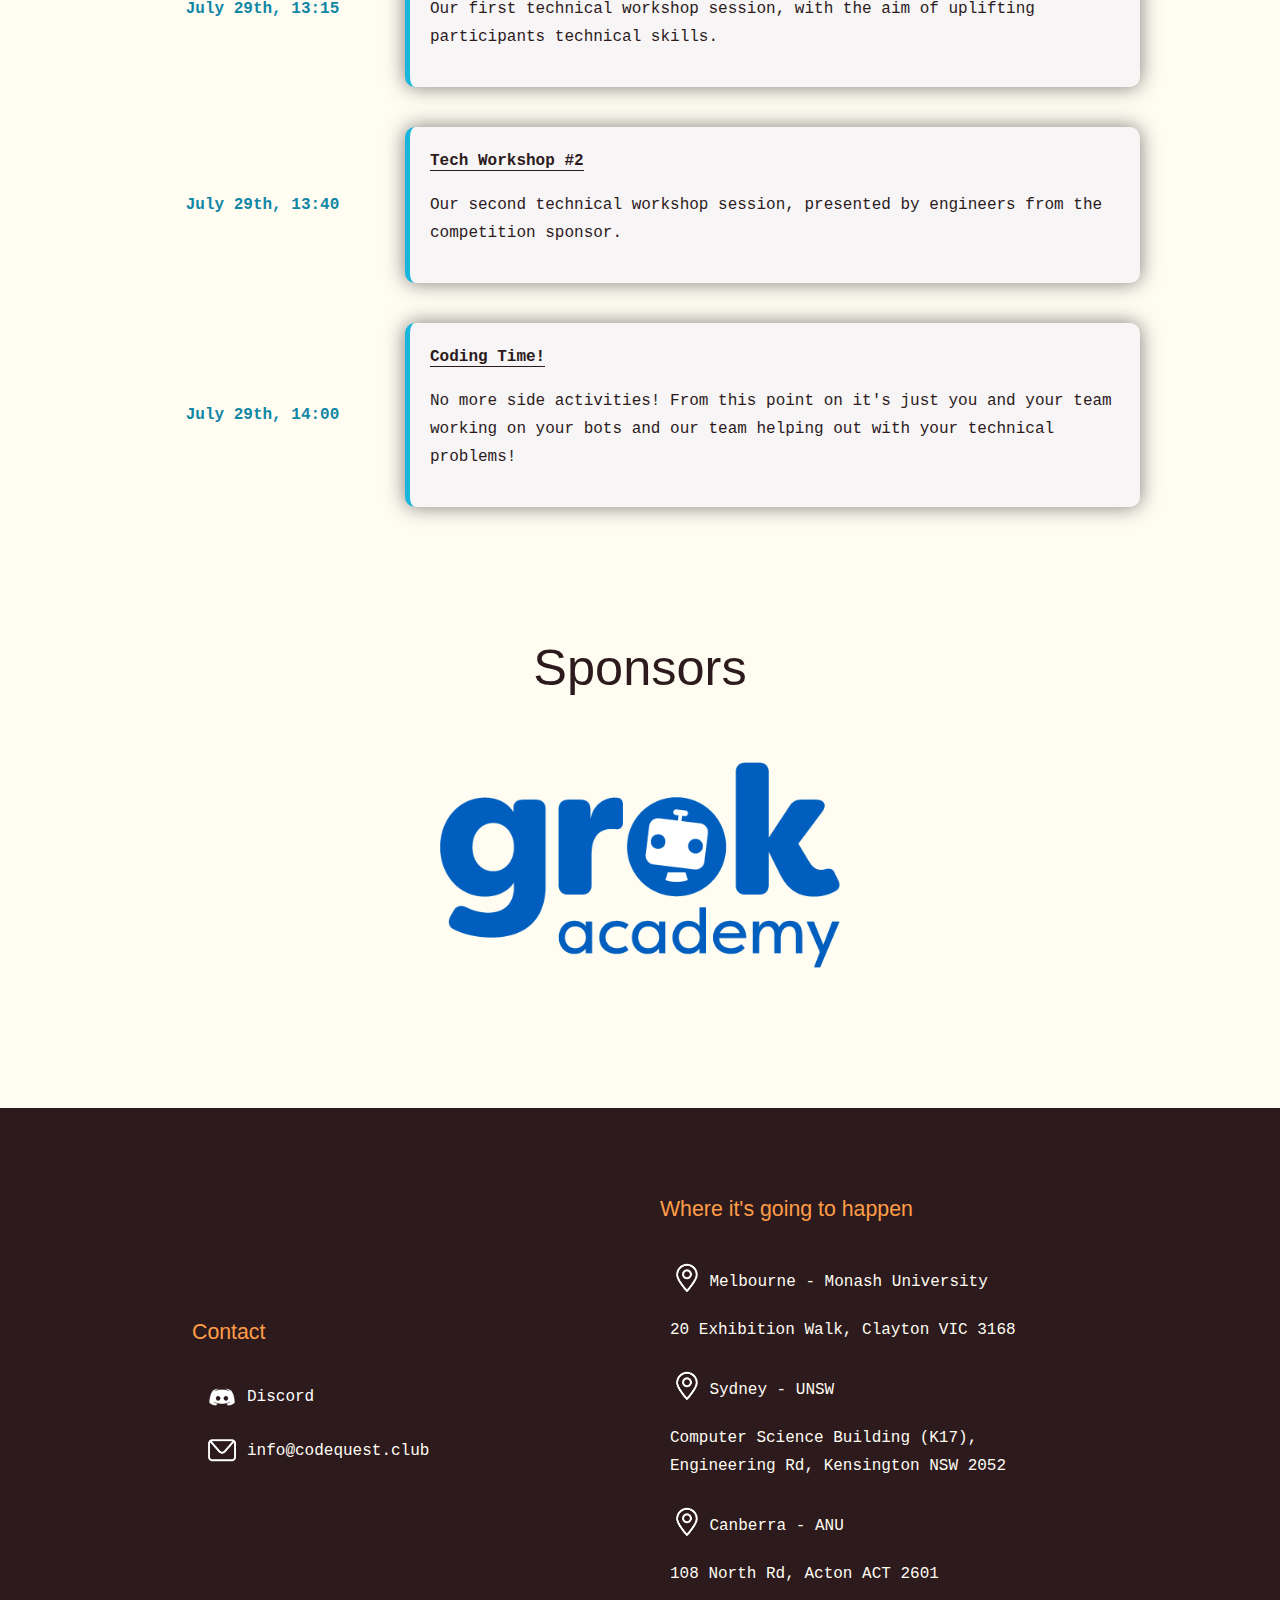
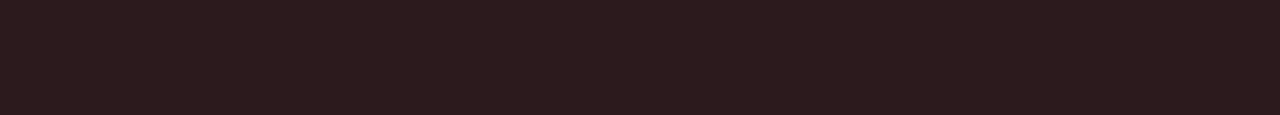
==== commit 9a09ef50: "Added Grok sponsor" ====
--- a/index.html
+++ b/index.html
@@ -3,18 +3,40 @@
         <meta charset="UTF-8" />
         <meta http-equiv="X-UA-Compatible" content="IE=edge" />
         <meta name="viewport" content="width=device-width, initial-scale=1.0" />
-        <title>Code Quest 23</title>
+        <title>CodeQuest 23</title>
         <link rel="stylesheet" href="font_imports.css" />
         <link rel="stylesheet" href="style.css" />
-        <link rel="apple-touch-icon" sizes="180x180" href="apple-touch-icon.png">
-        <link rel="icon" type="image/png" sizes="32x32" href="favicon-32x32.png">
-        <link rel="icon" type="image/png" sizes="16x16" href="favicon-16x16.png">
-        <link rel="manifest" href="site.webmanifest">
+        <link
+            rel="apple-touch-icon"
+            sizes="180x180"
+            href="apple-touch-icon.png"
+        />
+        <link
+            rel="icon"
+            type="image/png"
+            sizes="32x32"
+            href="favicon-32x32.png"
+        />
+        <link
+            rel="icon"
+            type="image/png"
+            sizes="16x16"
+            href="favicon-16x16.png"
+        />
+        <link rel="manifest" href="site.webmanifest" />
     </head>
     <body>
         <header>
-            <img class="logo-desktop" src="assets/logo/Q1.png" alt="CodeQuest Logo" />
-            <img class="logo-mobile" src="assets/logo/Q2.png" alt="CodeQuest Logo" />
+            <img
+                class="logo-desktop"
+                src="assets/logo/Q1.png"
+                alt="CodeQuest Logo"
+            />
+            <img
+                class="logo-mobile"
+                src="assets/logo/Q2.png"
+                alt="CodeQuest Logo"
+            />
             <nav class="main-nav">
                 <ul>
                     <li><a href="#about">About</a></li>
@@ -22,19 +44,32 @@
                     <li><a href="#previous-years">Previous years</a></li>
                     <li><a href="#faqs">FAQs</a></li>
                     <li><a href="#schedule">Schedule</a></li>
-                    <!-- <li><a href="#sponsors">Sponsors</a></li> -->
+                    <li><a href="#sponsors">Sponsors</a></li>
                 </ul>
             </nav>
             <nav class="secondary-nav">
                 <ul>
-                    <li><a class="registration-btn" href="https://teams.codequest.club/auth/register">Sign up</a></li>
-                    <li><a class="registration-btn" href="https://teams.codequest.club/auth/login">Log in</a></li>
+                    <li>
+                        <a
+                            class="registration-btn"
+                            href="https://teams.codequest.club/auth/register"
+                            >Sign up</a
+                        >
+                    </li>
+                    <li>
+                        <a
+                            class="registration-btn"
+                            href="https://teams.codequest.club/auth/login"
+                            >Log in</a
+                        >
+                    </li>
                 </ul>
             </nav>
         </header>
 
         <section class="hero">
-            <video class="desktop-video"
+            <video
+                class="desktop-video"
                 autoplay
                 muted
                 loop
@@ -45,7 +80,8 @@
                     type="video/mp4"
                 />
             </video>
-            <video class="mobile-video"
+            <video
+                class="mobile-video"
                 autoplay
                 muted
                 loop
@@ -87,12 +123,17 @@
                         <span class="arrow">-></span>
                     </div>
                     <div class="about-col">
-                        <span>Watch your bot battle it out against others!</span>
+                        <span
+                            >Watch your bot battle it out against others!</span
+                        >
                         <div class="mystery-video">
                             <span class="spinner">?</span>
                             <span class="spinner">?</span>
                             <span class="spinner">?</span>
-                            <img src="assets/about/video_player_controls.jpg" alt="" />
+                            <img
+                                src="assets/about/video_player_controls.jpg"
+                                alt=""
+                            />
                         </div>
                     </div>
                 </div>
@@ -128,12 +169,31 @@
                 <div class="gallery">
                     <div class="gallery-image">
                         <div class="left-arrow">&#8592;</div>
-                        <img class="active-image" src="https://cq-main-website.s3.ap-southeast-2.amazonaws.com/landing-page/lookback_pics/t1.jpg" alt="">
-                        <img src="https://cq-main-website.s3.ap-southeast-2.amazonaws.com/landing-page/lookback_pics/t2.jpg" alt="">
-                        <img src="https://cq-main-website.s3.ap-southeast-2.amazonaws.com/landing-page/lookback_pics/t3.jpg" alt="">
-                        <img src="https://cq-main-website.s3.ap-southeast-2.amazonaws.com/landing-page/lookback_pics/t4.jpg" alt="">
-                        <img src="https://cq-main-website.s3.ap-southeast-2.amazonaws.com/landing-page/lookback_pics/t5.jpg" alt="">
-                        <img src="https://cq-main-website.s3.ap-southeast-2.amazonaws.com/landing-page/lookback_pics/t6.jpg" alt="">
+                        <img
+                            class="active-image"
+                            src="https://cq-main-website.s3.ap-southeast-2.amazonaws.com/landing-page/lookback_pics/t1.jpg"
+                            alt=""
+                        />
+                        <img
+                            src="https://cq-main-website.s3.ap-southeast-2.amazonaws.com/landing-page/lookback_pics/t2.jpg"
+                            alt=""
+                        />
+                        <img
+                            src="https://cq-main-website.s3.ap-southeast-2.amazonaws.com/landing-page/lookback_pics/t3.jpg"
+                            alt=""
+                        />
+                        <img
+                            src="https://cq-main-website.s3.ap-southeast-2.amazonaws.com/landing-page/lookback_pics/t4.jpg"
+                            alt=""
+                        />
+                        <img
+                            src="https://cq-main-website.s3.ap-southeast-2.amazonaws.com/landing-page/lookback_pics/t5.jpg"
+                            alt=""
+                        />
+                        <img
+                            src="https://cq-main-website.s3.ap-southeast-2.amazonaws.com/landing-page/lookback_pics/t6.jpg"
+                            alt=""
+                        />
                         <div class="right-arrow">&#8594;</div>
                     </div>
                     <div class="gallery-image-select">
@@ -208,8 +268,10 @@
                         </div>
                         <div class="tab-body">
                             <p>
-                                We are happy to announce from this year there is no limit on what programming language you can use!
-                                Write your code in whatever language you are comfortable with.
+                                We are happy to announce from this year there is
+                                no limit on what programming language you can
+                                use! Write your code in whatever language you
+                                are comfortable with.
                             </p>
                         </div>
                     </div>
@@ -219,13 +281,14 @@
                         </div>
                         <div class="tab-body">
                             <p>
-                                You don't <i>have to</i>. But hear me out on this one,
-                                we are giving away free food and swags, we are
-                                going to run technical workshops for you, we are
-                                planning to have industry reps, we will run the
-                                games on large monitors and we are planning to
-                                have fun. So it's your call if you'd like to be
-                                there with us or attend via Zoom.
+                                You don't <i>have to</i>. But hear me out on
+                                this one, we are giving away free food and
+                                swags, we are going to run technical workshops
+                                for you, we are planning to have industry reps,
+                                we will run the games on large monitors and we
+                                are planning to have fun. So it's your call if
+                                you'd like to be there with us or attend via
+                                Zoom.
                             </p>
                         </div>
                     </div>
@@ -235,11 +298,14 @@
                         </div>
                         <div class="tab-body">
                             <p>
-                                The competition will start on 29th of July at 10am - that's when
-                                we let everyone know what the game is and the documents are released.
-                                Teams will have 24 hours to write their bots and submit their code.
-                                On 30th, we will run all the games and announce the winners!
-                                We are going to run everything in Monash University, Clayton campus.
+                                The competition will start on 29th of July at
+                                10am - that's when we let everyone know what the
+                                game is and the documents are released. Teams
+                                will have 24 hours to write their bots and
+                                submit their code. On 30th, we will run all the
+                                games and announce the winners! We are going to
+                                run everything in Monash University, Clayton
+                                campus.
                             </p>
                         </div>
                     </div>
@@ -265,8 +331,9 @@
                         </div>
                         <div class="tab-body">
                             <p>
-                                I can't tell you, but I do wonder what all these tanks are
-                                doing around the website. Probably just to protect you and your teammates.
+                                I can't tell you, but I do wonder what all these
+                                tanks are doing around the website. Probably
+                                just to protect you and your teammates.
                             </p>
                         </div>
                     </div>
@@ -295,7 +362,7 @@
                                     July 29th, 10:00
                                 </div>
                                 <div class="schedule-item-body">
-                                    <strong>Code Quest Introduction</strong>
+                                    <strong>CodeQuest Introduction</strong>
                                     <p>
                                         We'll talk about what the competition
                                         is, how it's run and what are the rules.
@@ -307,13 +374,12 @@
                                     July 29th, 10:20
                                 </div>
                                 <div class="schedule-item-body">
-                                    <strong
-                                        >Game Introduction</strong
-                                    >
-                                    <p>
-                                        We'll introduce this year's game and will show
-                                        how it works. All the game documentation will be
-                                        released as well and all questions will be answered.
+                                    <strong>Game Introduction</strong>
+                                    <p>
+                                        We'll introduce this year's game and
+                                        will show how it works. All the game
+                                        documentation will be released as well
+                                        and all questions will be answered.
                                     </p>
                                 </div>
                             </div>
@@ -336,8 +402,9 @@
                                 <div class="schedule-item-body">
                                     <strong>Coding Time!</strong>
                                     <p>
-                                        Start working on your bots with your team!
-                                        Our team would also be there to answer any questions.
+                                        Start working on your bots with your
+                                        team! Our team would also be there to
+                                        answer any questions.
                                     </p>
                                 </div>
                             </div>
@@ -389,9 +456,10 @@
                                 <div class="schedule-item-body">
                                     <strong>Coding Time!</strong>
                                     <p>
-                                        No more side activities! From this point on
-                                        it's just you and your team working on your bots
-                                        and our team helping out with your technical problems!
+                                        No more side activities! From this point
+                                        on it's just you and your team working
+                                        on your bots and our team helping out
+                                        with your technical problems!
                                     </p>
                                 </div>
                             </div>
@@ -404,11 +472,10 @@
                                 <div class="schedule-item-body">
                                     <strong>Last Coding Session</strong>
                                     <p>
-                                        Teams will have 2 more hours to work
-                                        on their programs together. All
-                                        teams must submit their programs at the
-                                        end of this session before we go for
-                                        lunch.
+                                        Teams will have 2 more hours to work on
+                                        their programs together. All teams must
+                                        submit their programs at the end of this
+                                        session before we go for lunch.
                                     </p>
                                 </div>
                             </div>
@@ -432,10 +499,11 @@
                                 <div class="schedule-item-body">
                                     <strong>Final Matches</strong>
                                     <p>
-                                        After lunch we come back to the room and run
-                                        the games! We'll watch some of the games live and
-                                        the rest will run in the background. The top 3 teams
-                                        will come out of the results of these games!
+                                        After lunch we come back to the room and
+                                        run the games! We'll watch some of the
+                                        games live and the rest will run in the
+                                        background. The top 3 teams will come
+                                        out of the results of these games!
                                     </p>
                                 </div>
                             </div>
@@ -460,19 +528,29 @@
             </div>
         </section>
 
-        <!-- <section id="sponsors">
+        <section id="sponsors">
             <div class="section-content">
                 <h2>Sponsors</h2>
-                <p></p>
-            </div>
-        </section> -->
+                <div class="sponsors-list">
+                    <div>
+                        <a href="https://groklearning.com/"
+                            ><img
+                                src="assets/sponsors/grok-logo-2.png"
+                                alt="Grok Academy Logo"
+                        /></a>
+                    </div>
+                </div>
+            </div>
+        </section>
 
         <footer>
             <div class="section-content-small">
                 <div>
                     <h5>Contact</h5>
                     <span>
-                        <a href="https://codequest.club/discord" class="socials-link"
+                        <a
+                            href="https://codequest.club/discord"
+                            class="socials-link"
                             ><img
                                 class="icon"
                                 src="assets/icons/discord_white.png"
@@ -505,7 +583,10 @@
                             alt="Location marker icon"
                         />Sydney - UNSW</span
                     >
-                    <span>Computer Science Building (K17), Engineering Rd, Kensington NSW 2052</span>
+                    <span
+                        >Computer Science Building (K17), Engineering Rd,
+                        Kensington NSW 2052</span
+                    >
                     <span
                         ><img
                             class="icon"
@@ -518,7 +599,6 @@
             </div>
         </footer>
 
-
         <div class="popup-bg popup-closed popup-close">
             <div class="popup-content">
                 <span>Registration is not open yet. Come back in June!</span>
--- a/style.css
+++ b/style.css
@@ -793,3 +793,26 @@
         row-gap: 20px;
     }
 }
+
+
+
+.sponsors-list {
+    display: flex;
+    justify-content: center;
+    align-items: center;
+    margin-top: 20px;
+    margin-bottom: 80px;
+    padding: 20px;
+}
+
+.sponsors-list > div {
+    max-width: 400px;
+    overflow: hidden;
+}
+
+.sponsors-list img {
+    min-width: 0;
+    min-height: 0;
+    max-height: 100%;
+    max-width: 100%;
+}
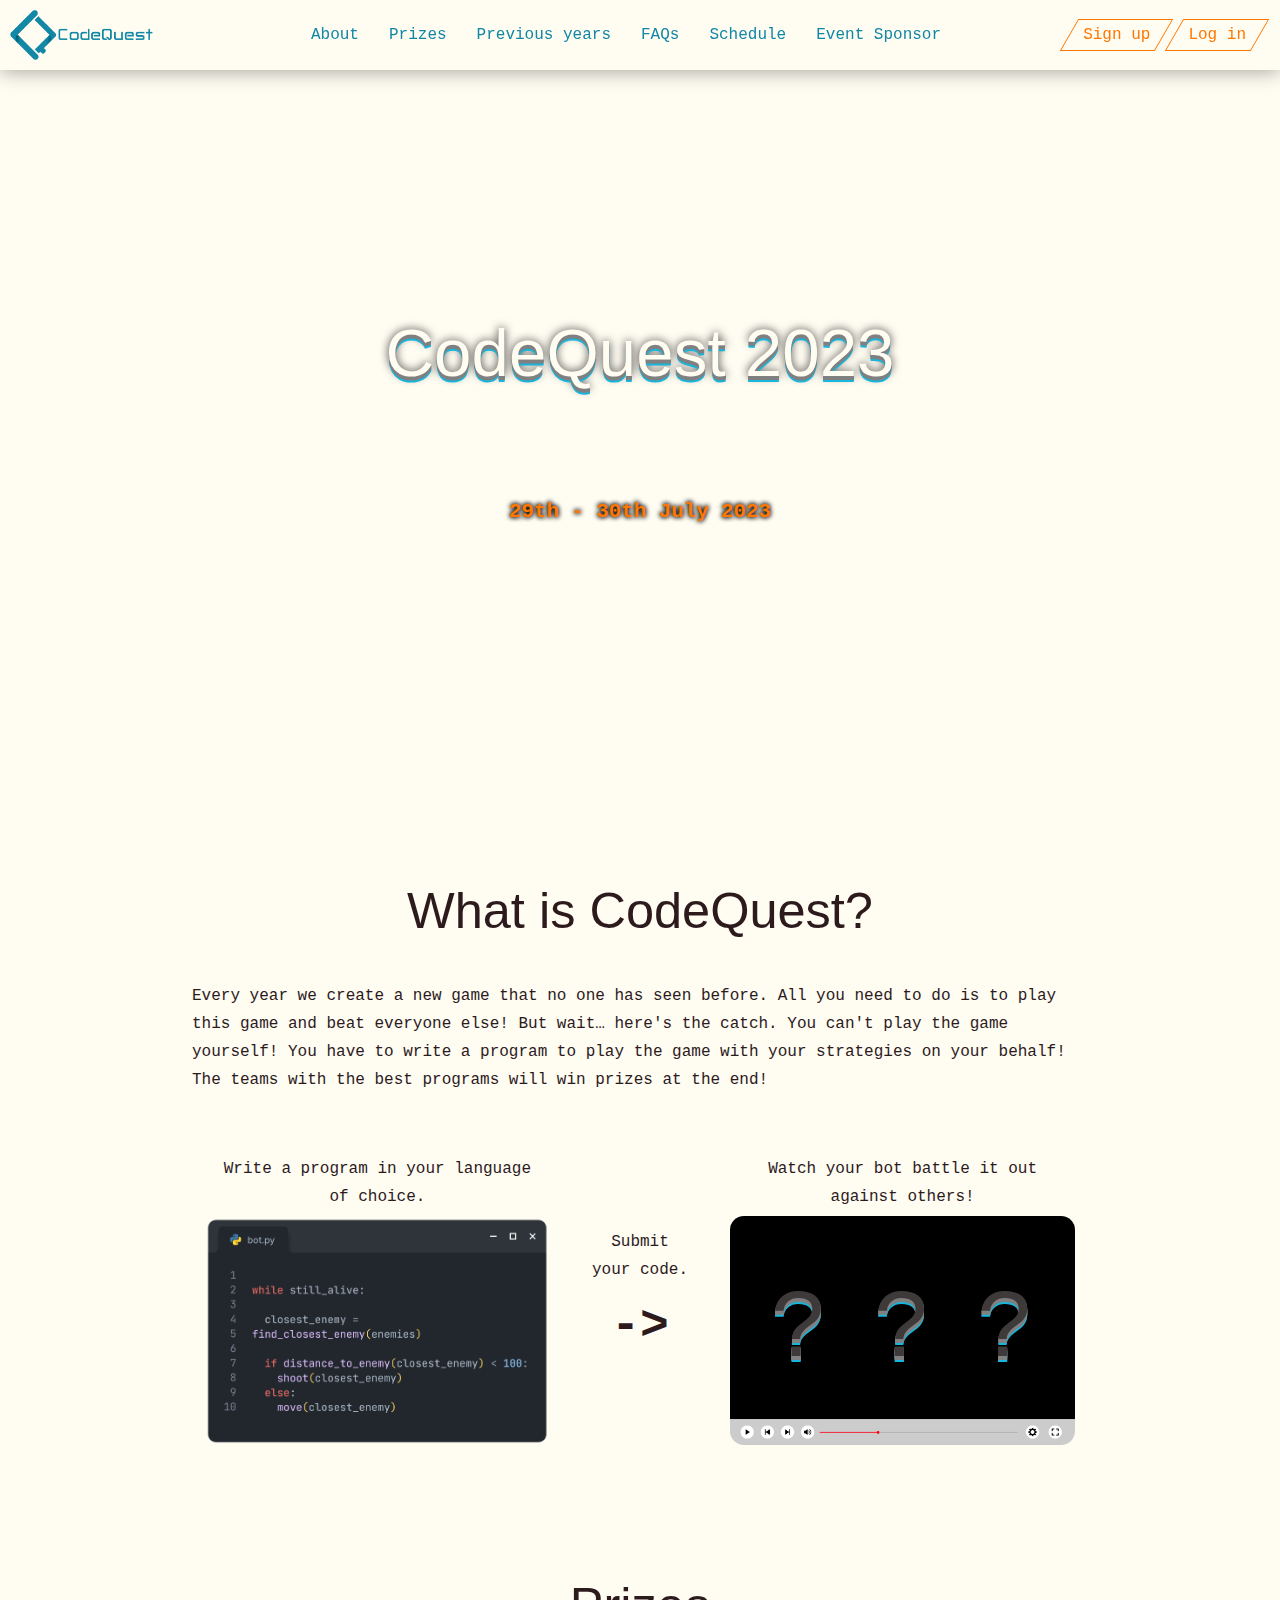
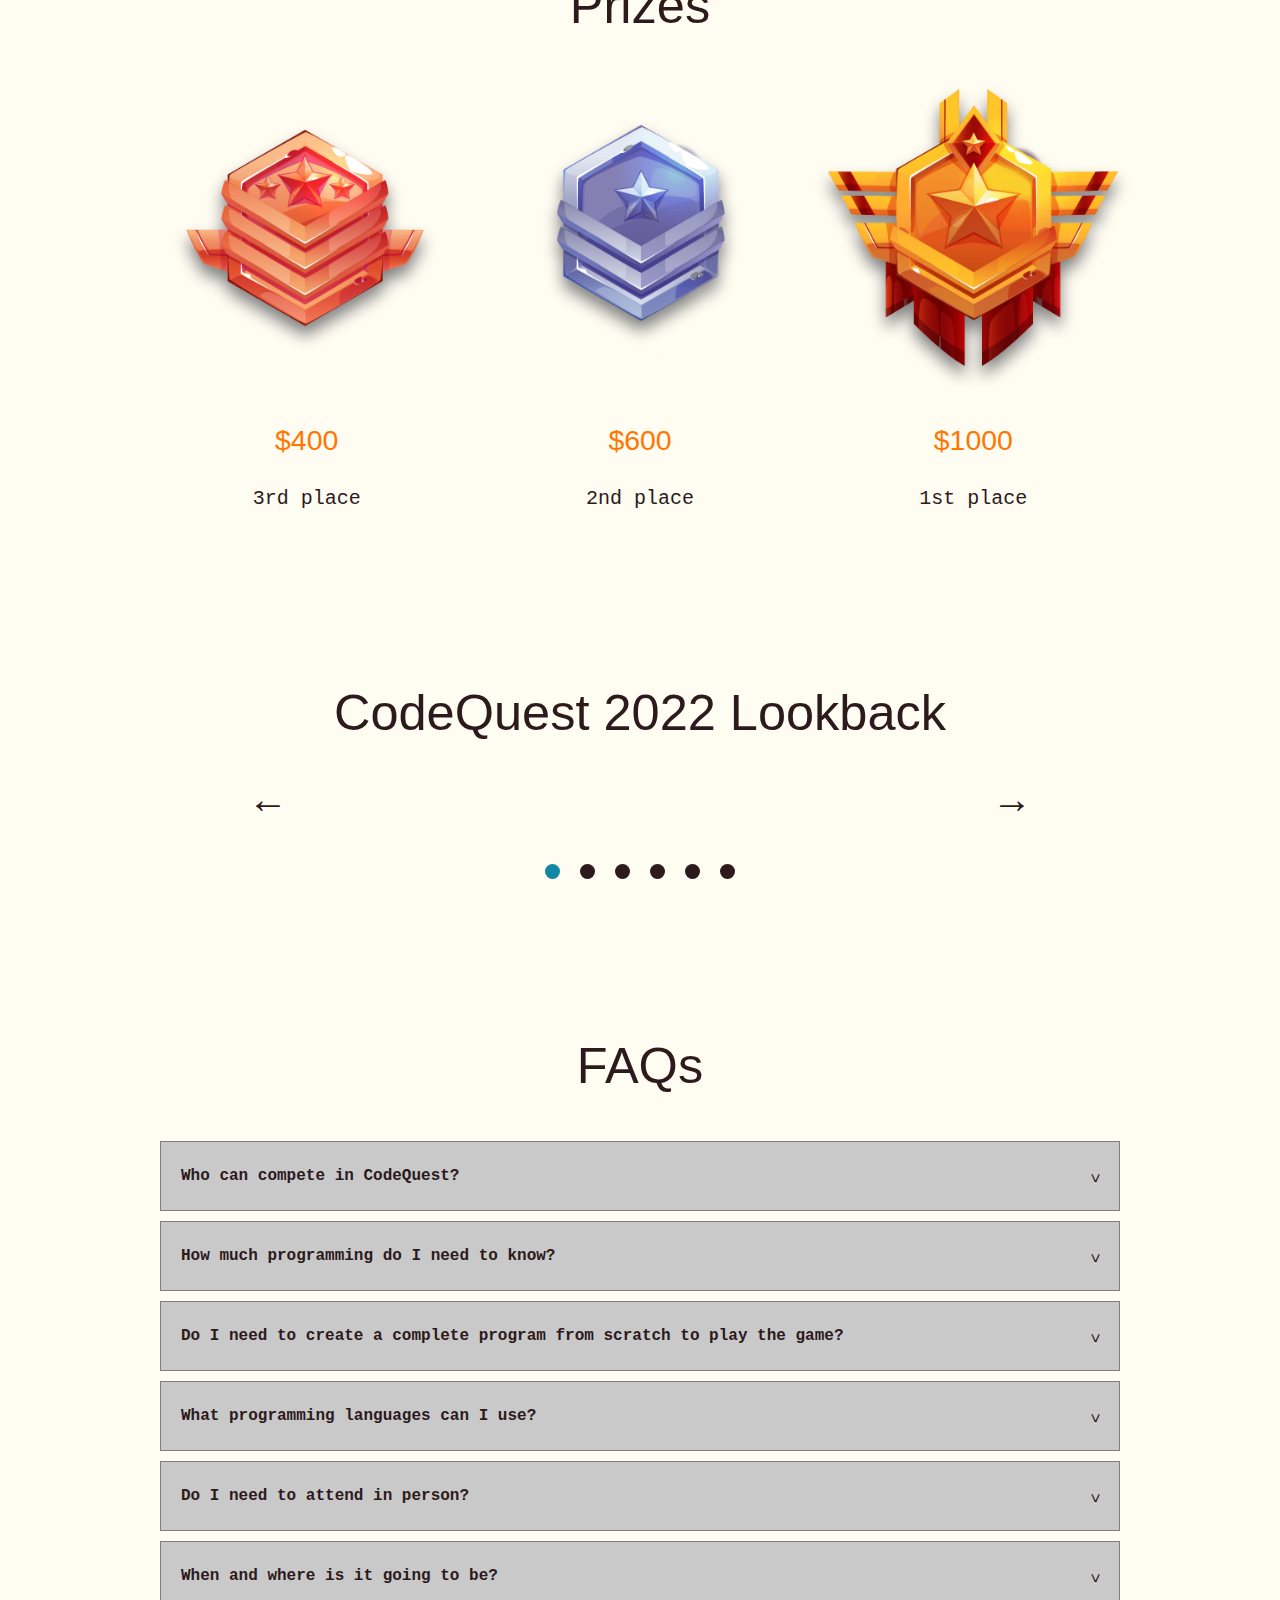
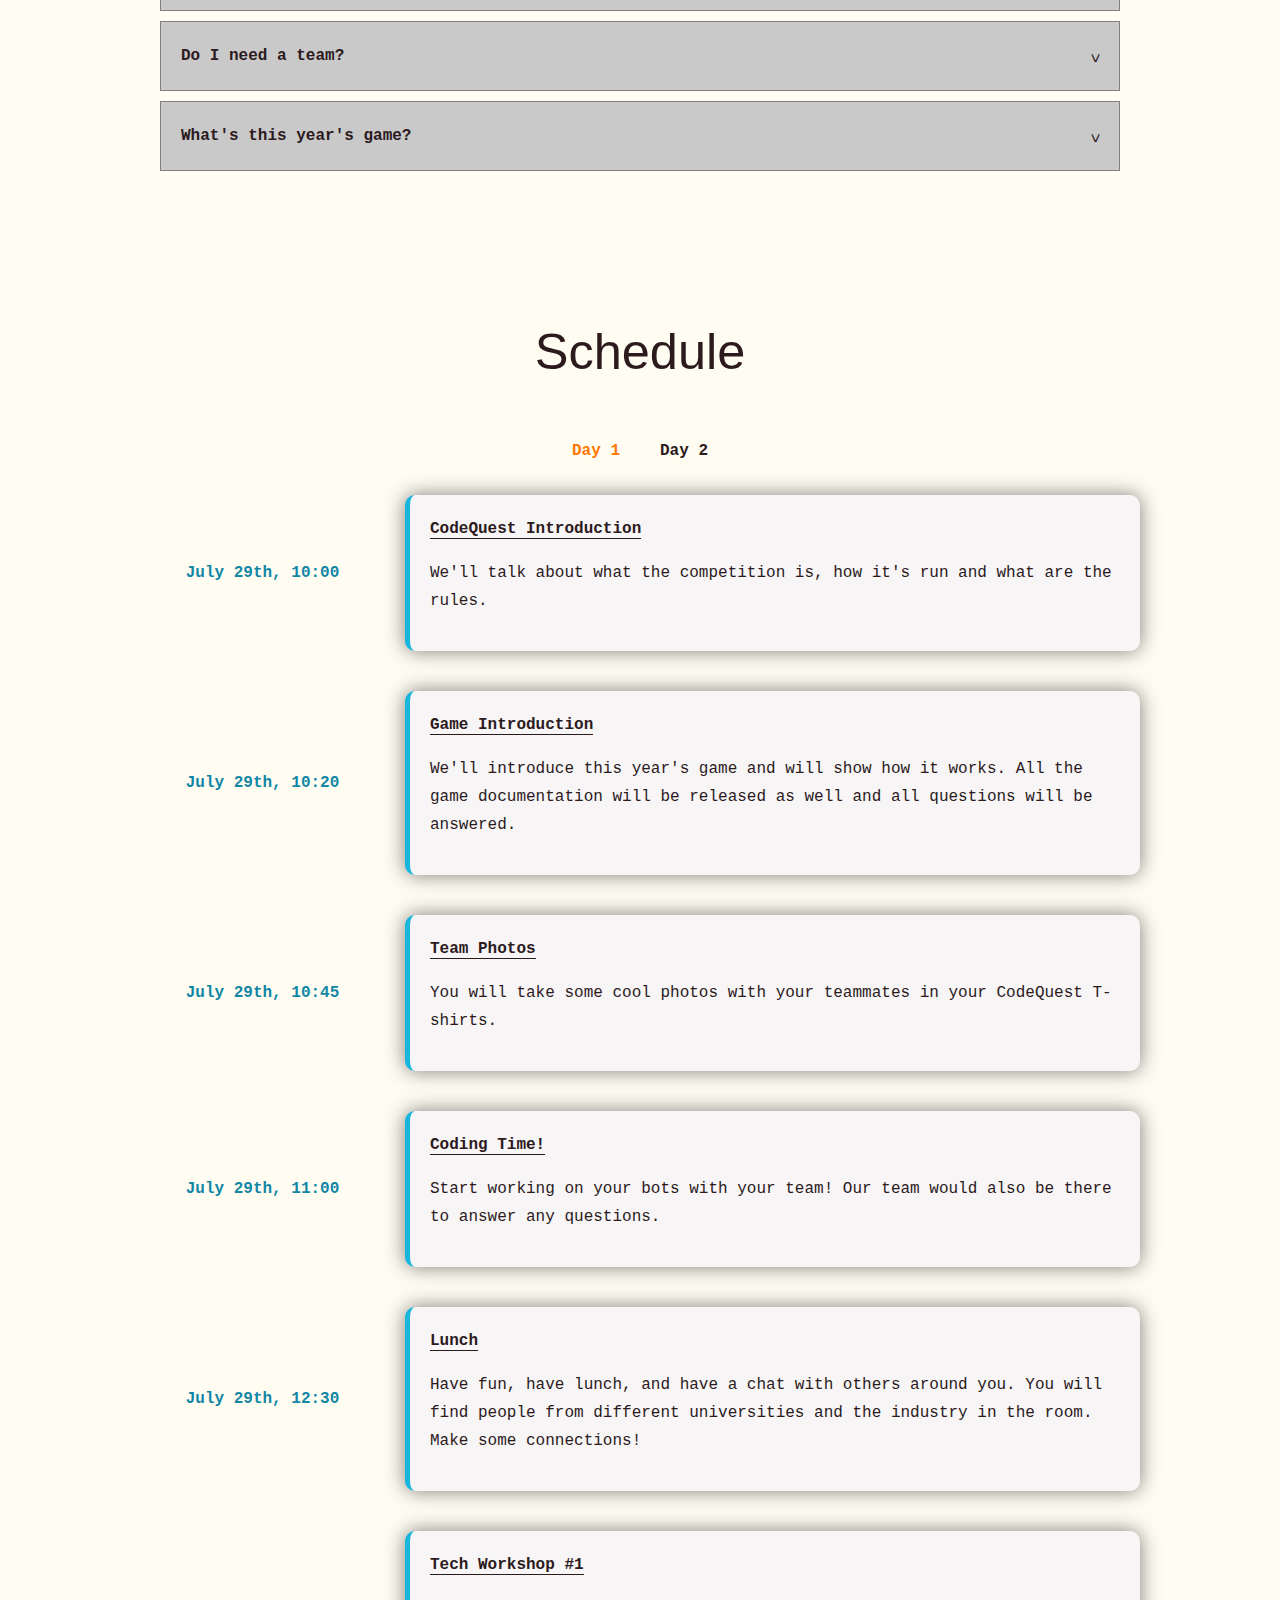
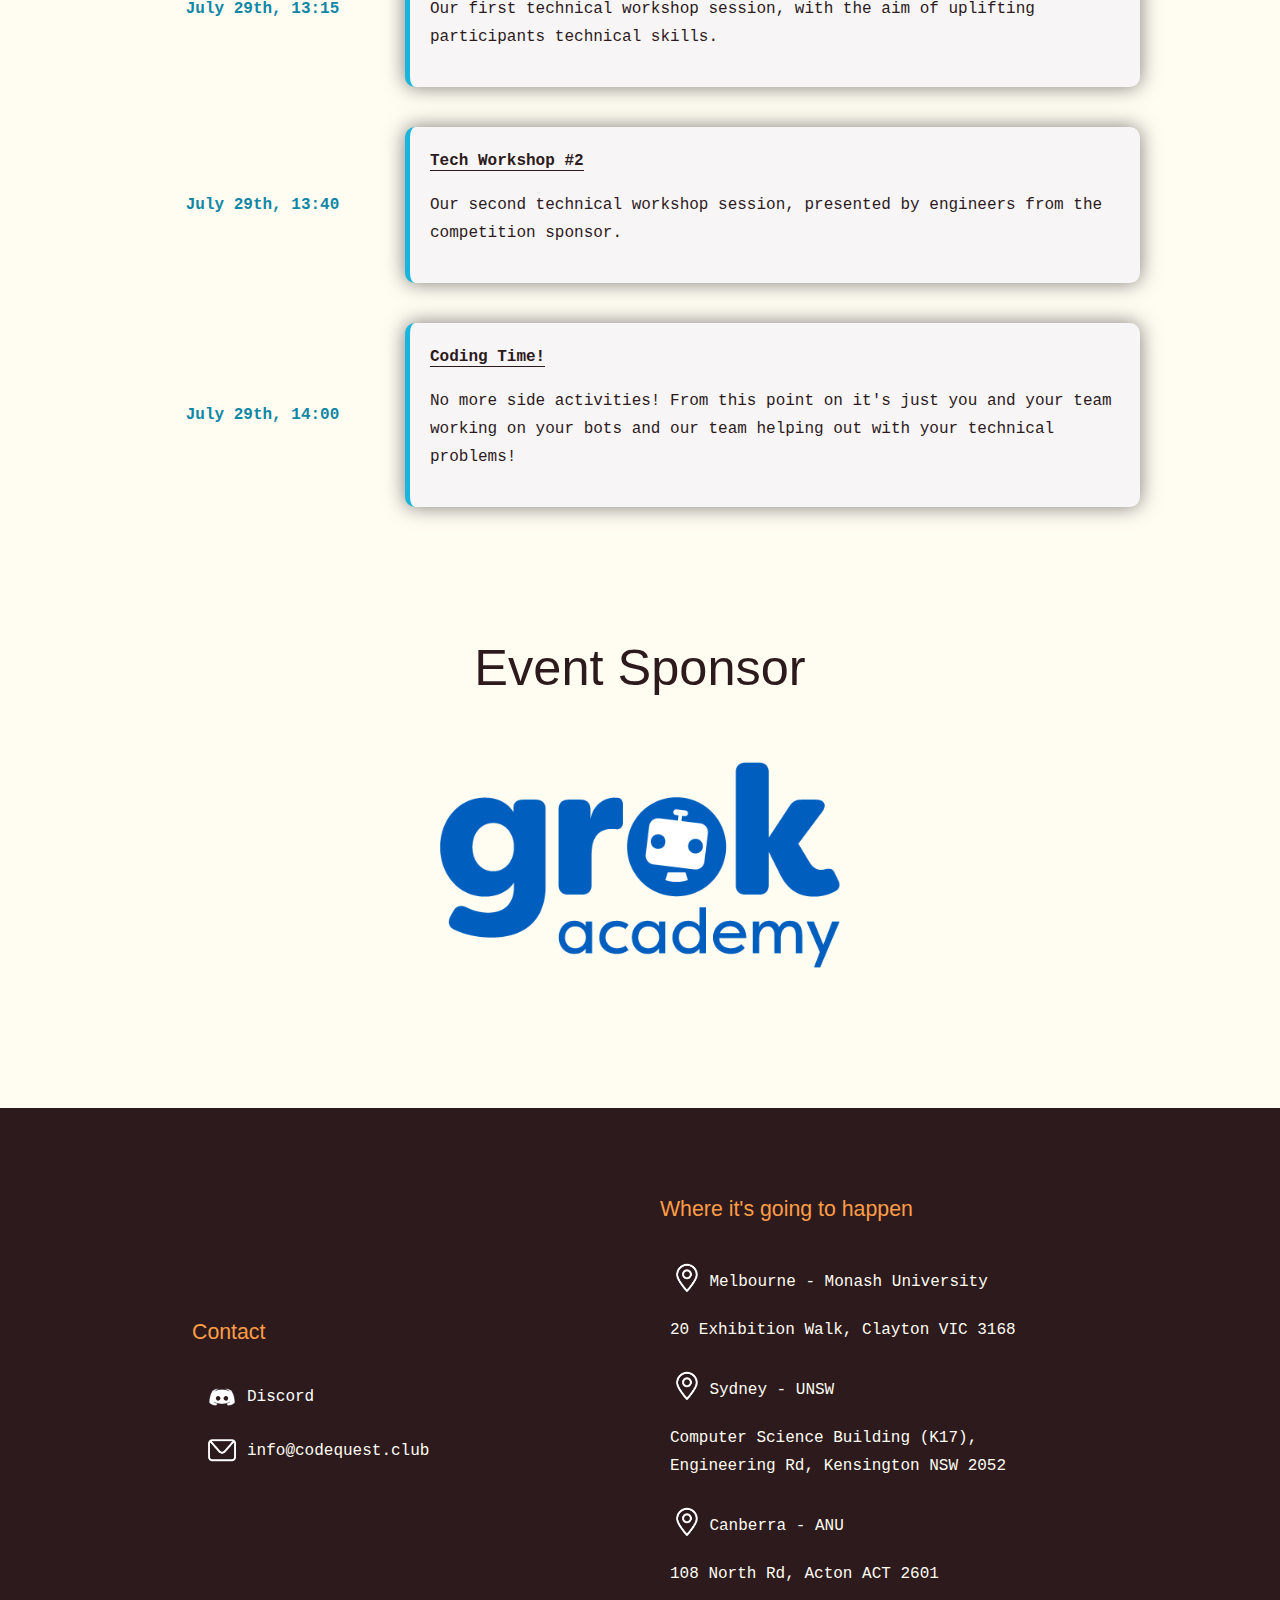
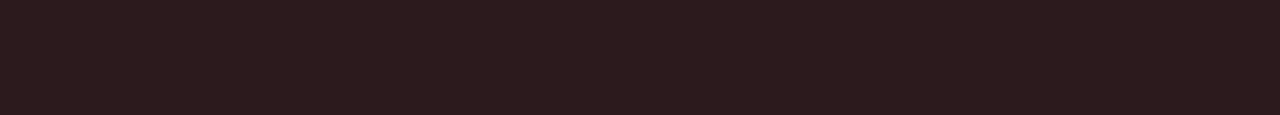
==== commit 9c993497: "Update index.html" ====
--- a/index.html
+++ b/index.html
@@ -44,7 +44,7 @@
                     <li><a href="#previous-years">Previous years</a></li>
                     <li><a href="#faqs">FAQs</a></li>
                     <li><a href="#schedule">Schedule</a></li>
-                    <li><a href="#sponsors">Sponsors</a></li>
+                    <li><a href="#sponsors">Event Sponsor</a></li>
                 </ul>
             </nav>
             <nav class="secondary-nav">
@@ -530,7 +530,7 @@
 
         <section id="sponsors">
             <div class="section-content">
-                <h2>Sponsors</h2>
+                <h2>Event Sponsor</h2>
                 <div class="sponsors-list">
                     <div>
                         <a href="https://groklearning.com/"
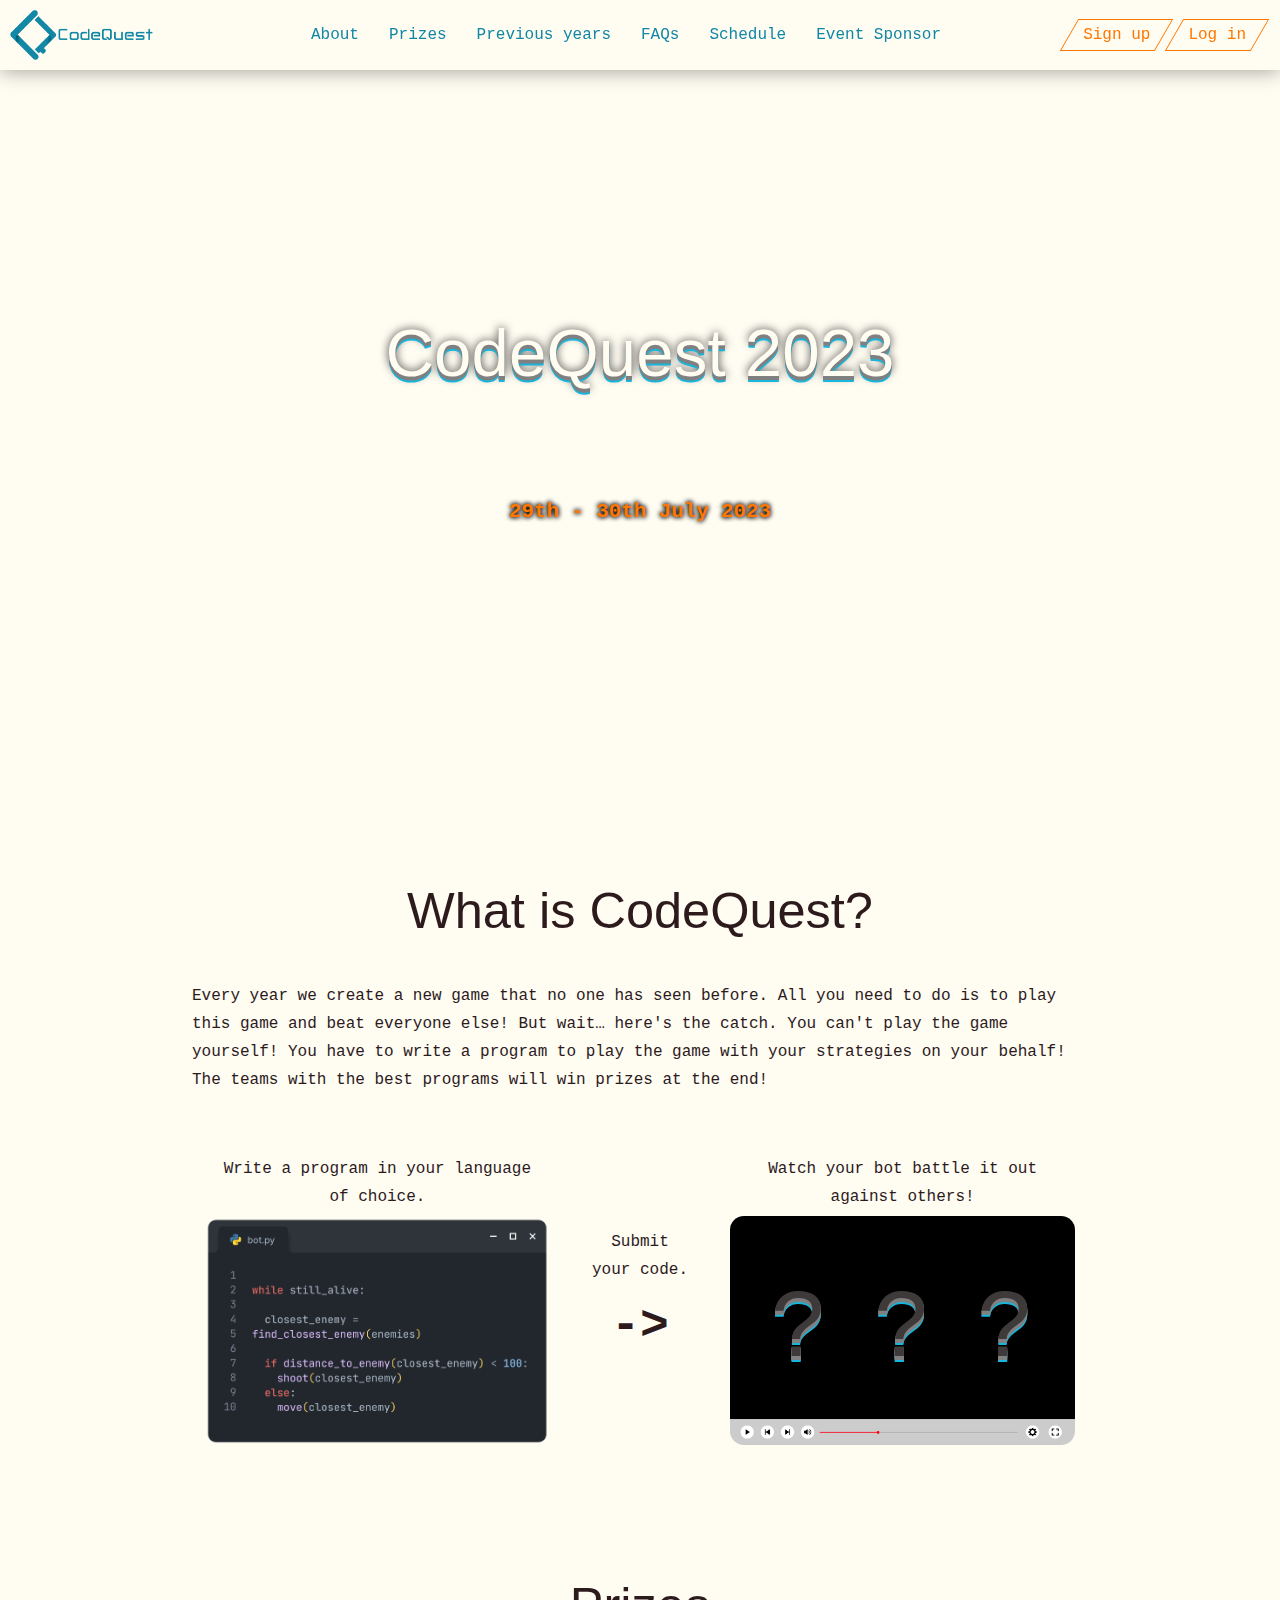
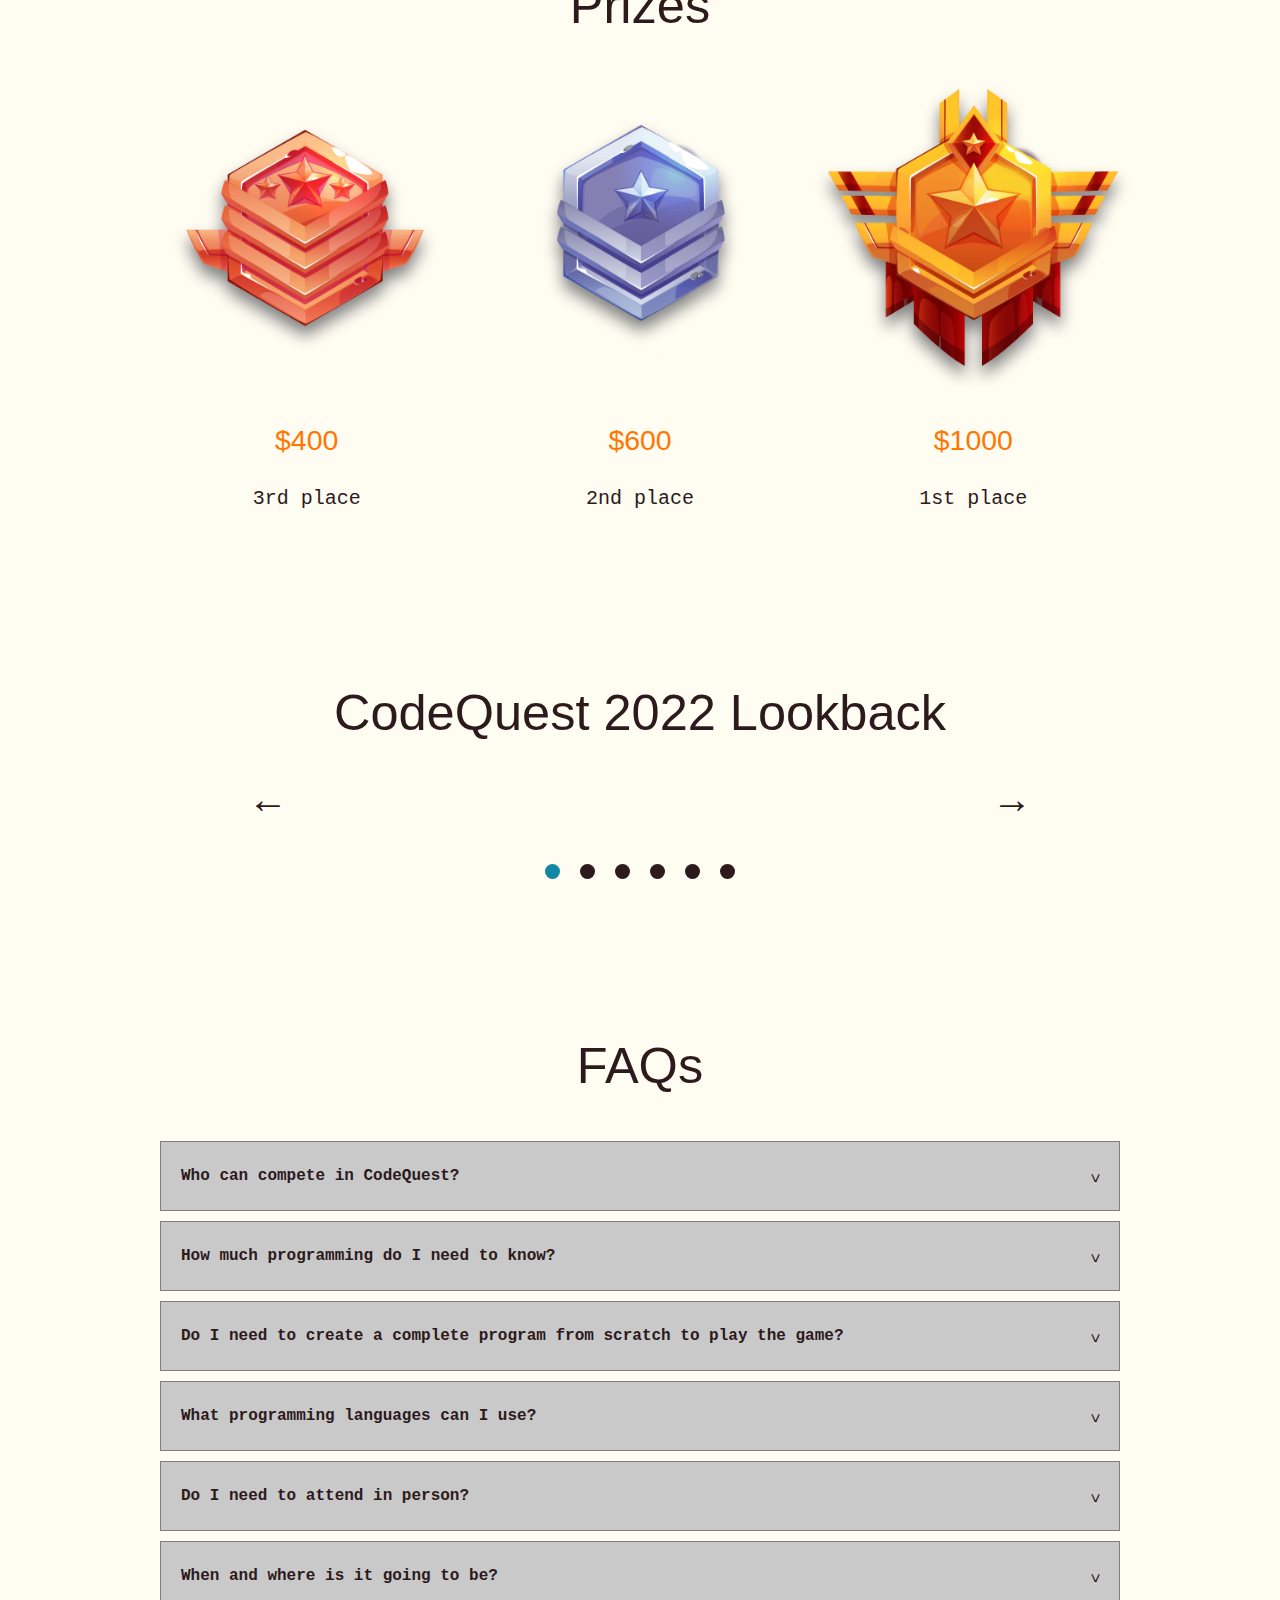
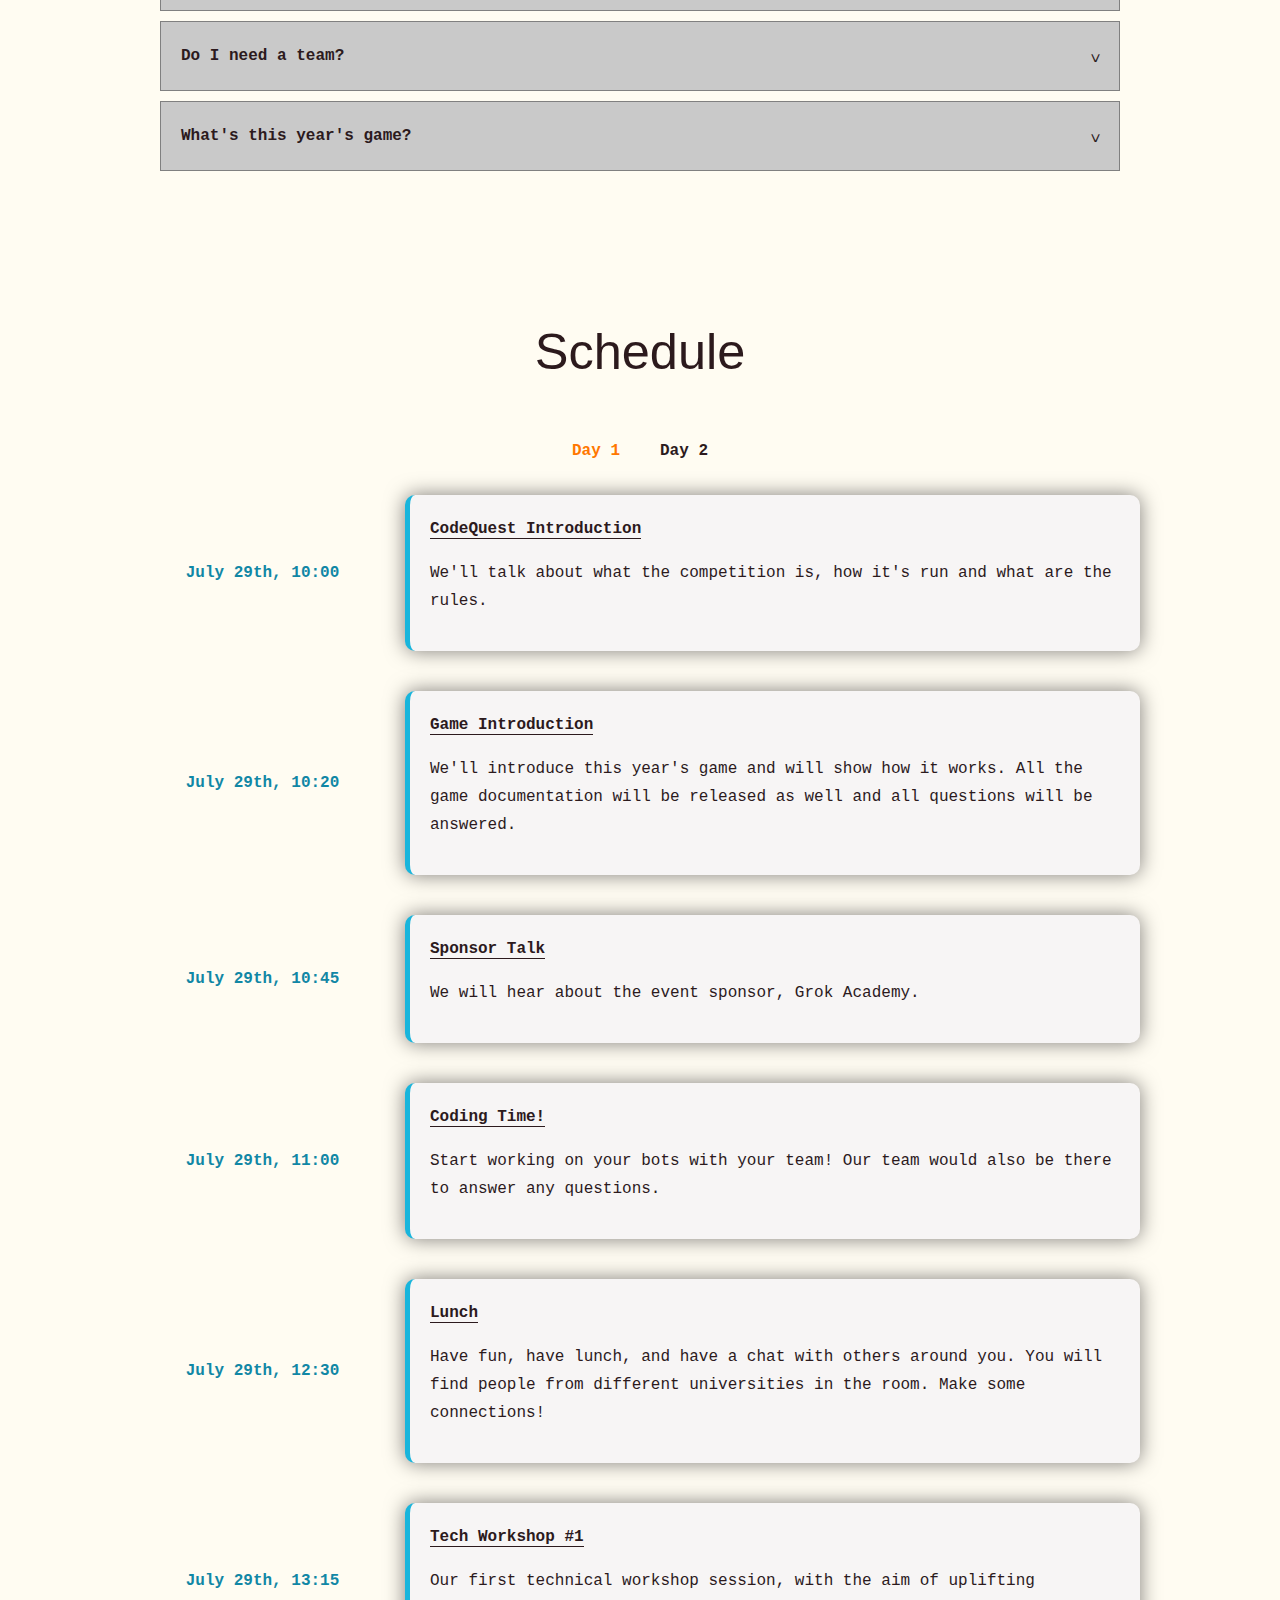
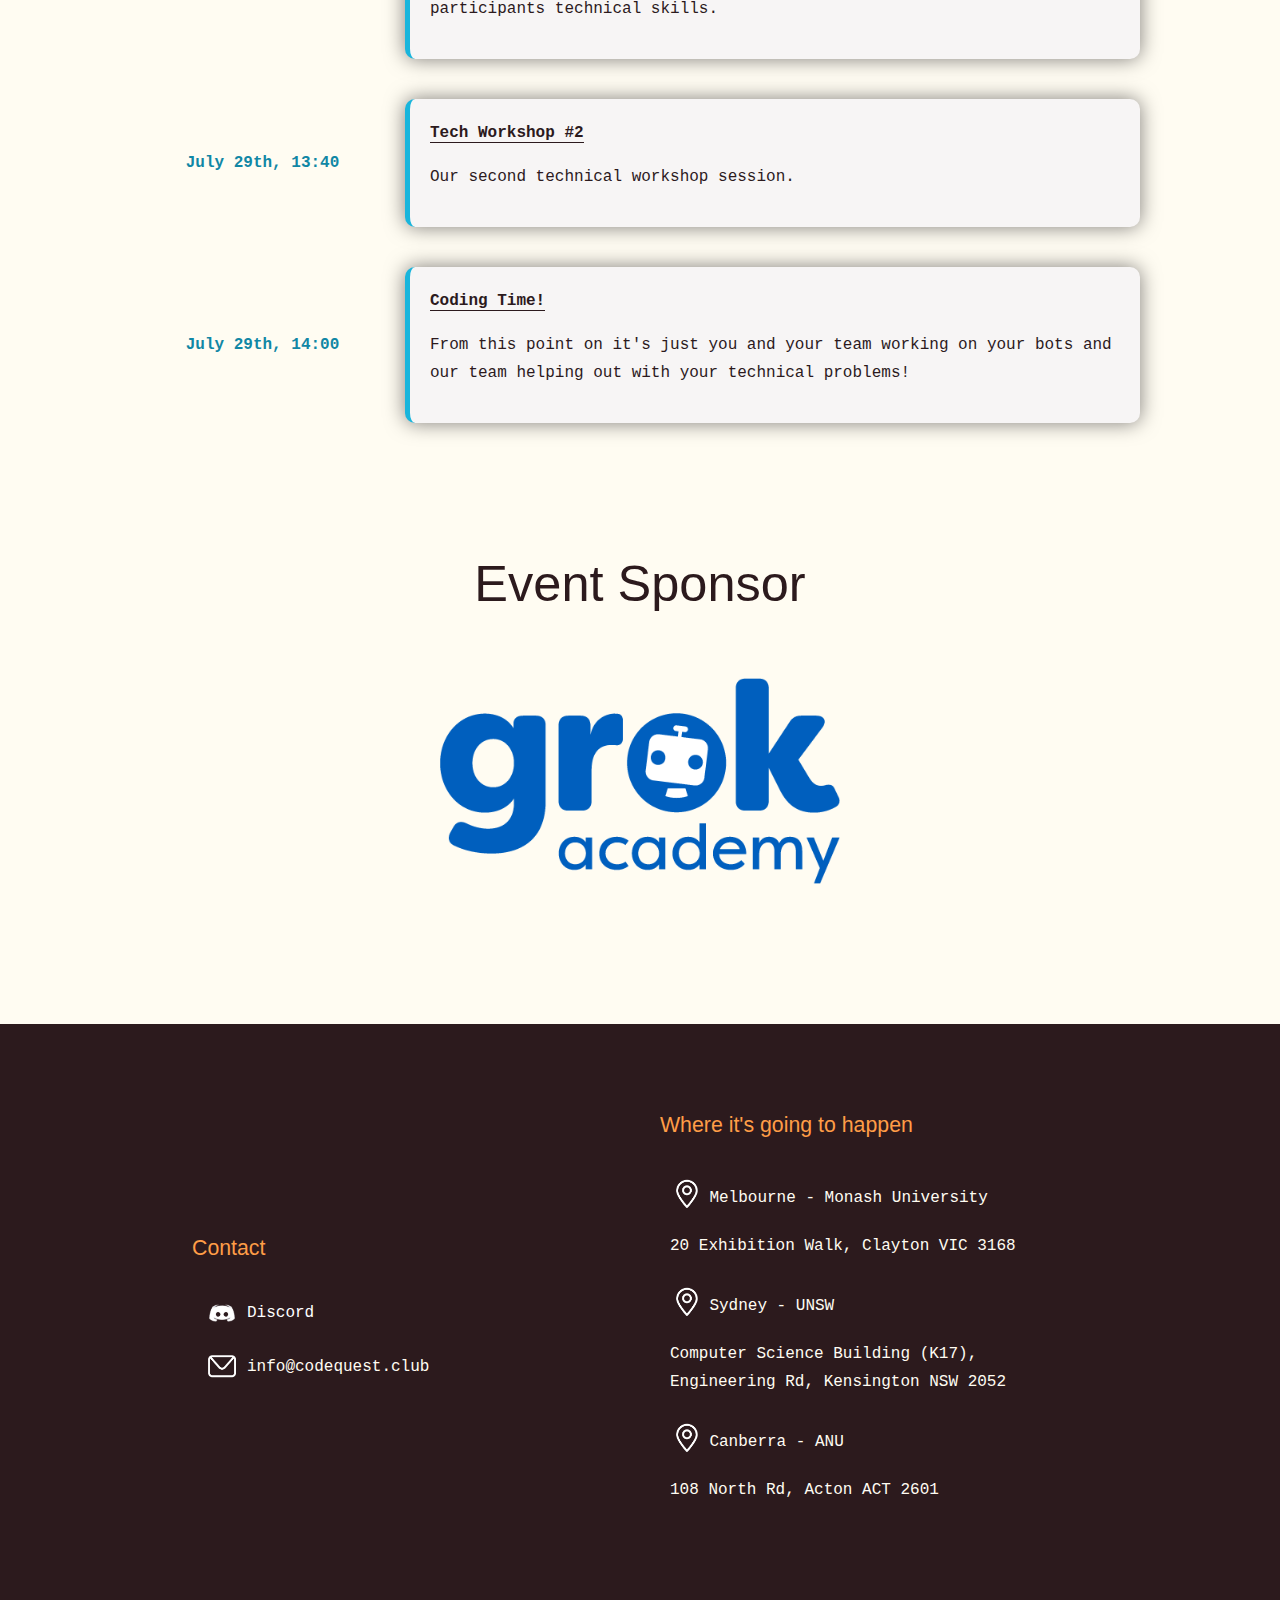
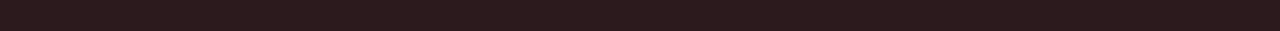
==== commit d18127bc: "Update some sections" ====
--- a/index.html
+++ b/index.html
@@ -388,10 +388,9 @@
                                     July 29th, 10:45
                                 </div>
                                 <div class="schedule-item-body">
-                                    <strong>Team Photos</strong>
-                                    <p>
-                                        You will take some cool photos with your
-                                        teammates in your CodeQuest T-shirts.
+                                    <strong>Sponsor Talk</strong>
+                                    <p>
+                                        We will hear about the event sponsor, Grok Academy.
                                     </p>
                                 </div>
                             </div>
@@ -417,9 +416,8 @@
                                     <p>
                                         Have fun, have lunch, and have a chat
                                         with others around you. You will find
-                                        people from different universities and
-                                        the industry in the room. Make some
-                                        connections!
+                                        people from different universities in the room.
+                                        Make some connections!
                                     </p>
                                 </div>
                             </div>
@@ -443,9 +441,7 @@
                                 <div class="schedule-item-body">
                                     <strong>Tech Workshop #2</strong>
                                     <p>
-                                        Our second technical workshop session,
-                                        presented by engineers from the
-                                        competition sponsor.
+                                        Our second technical workshop session.
                                     </p>
                                 </div>
                             </div>
@@ -456,10 +452,9 @@
                                 <div class="schedule-item-body">
                                     <strong>Coding Time!</strong>
                                     <p>
-                                        No more side activities! From this point
-                                        on it's just you and your team working
-                                        on your bots and our team helping out
-                                        with your technical problems!
+                                        From this point on it's just you and
+                                        your team working on your bots and our
+                                        team helping out with your technical problems!
                                     </p>
                                 </div>
                             </div>
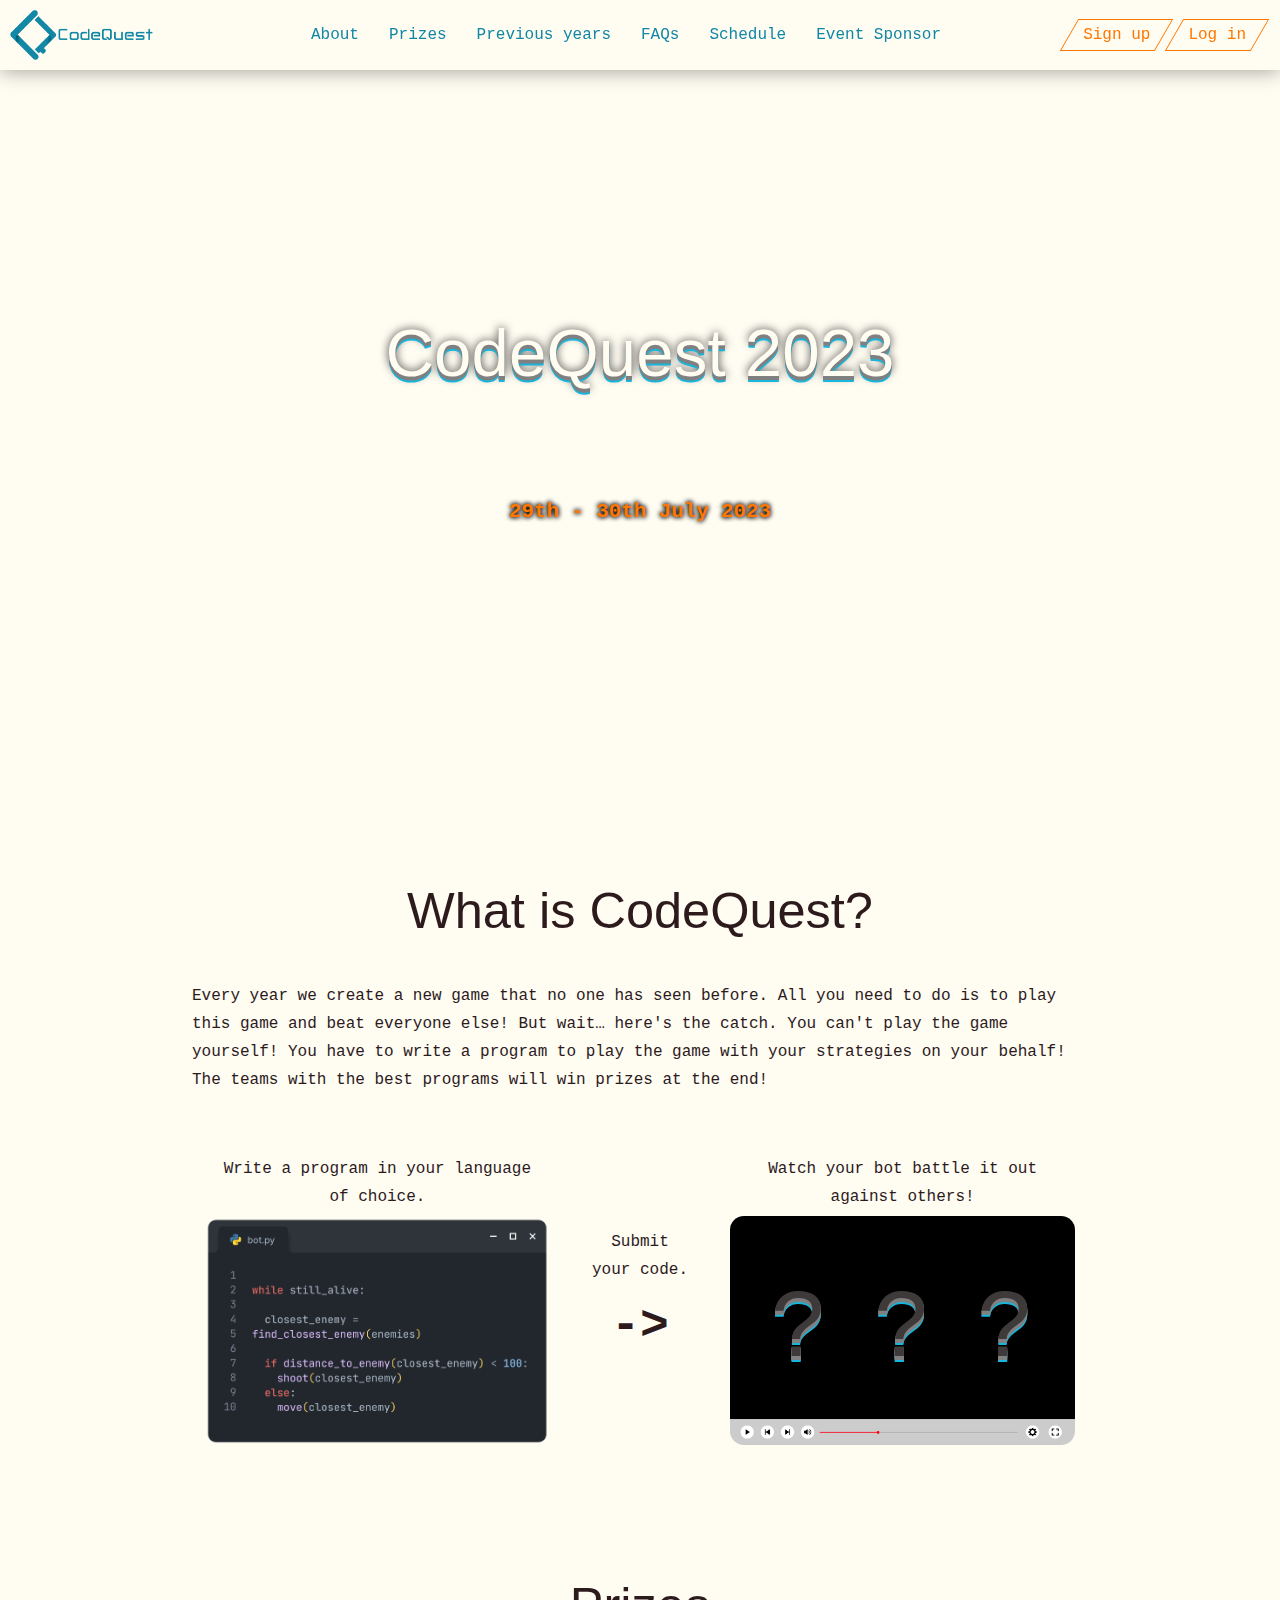
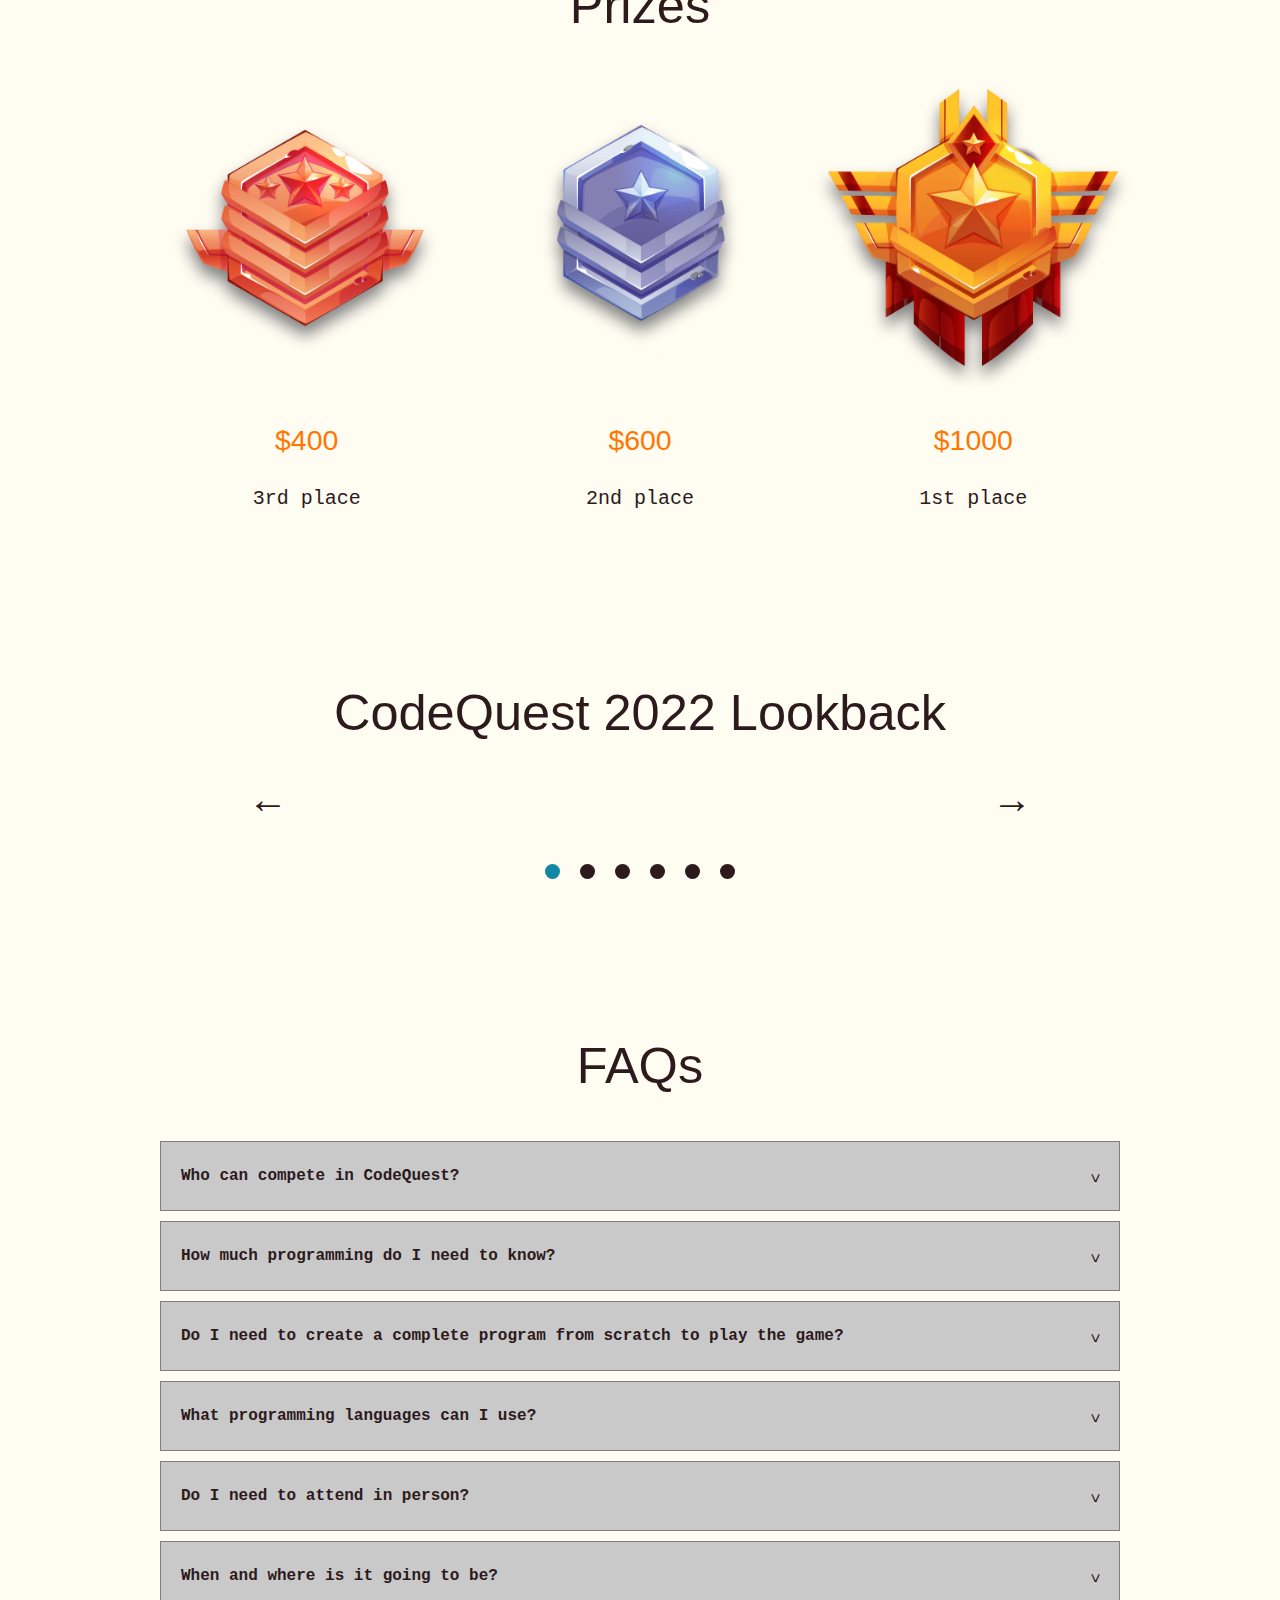
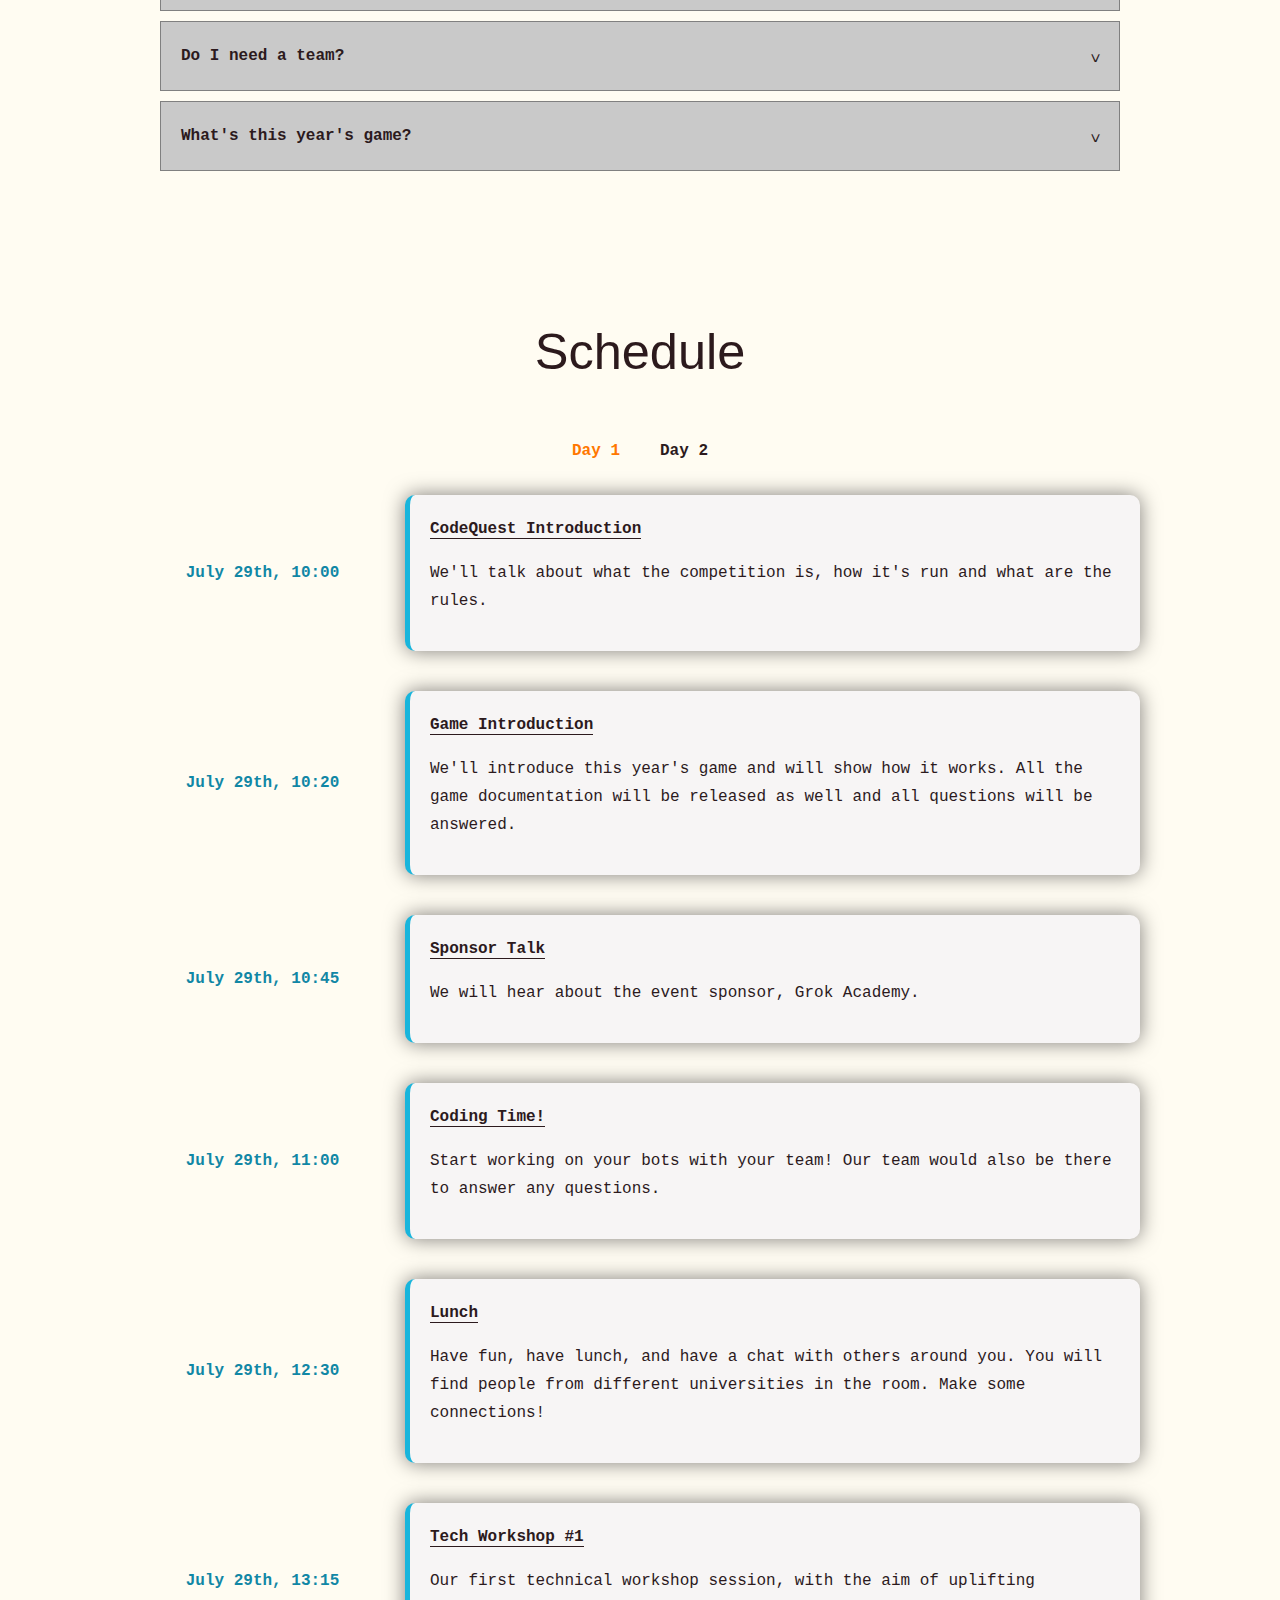
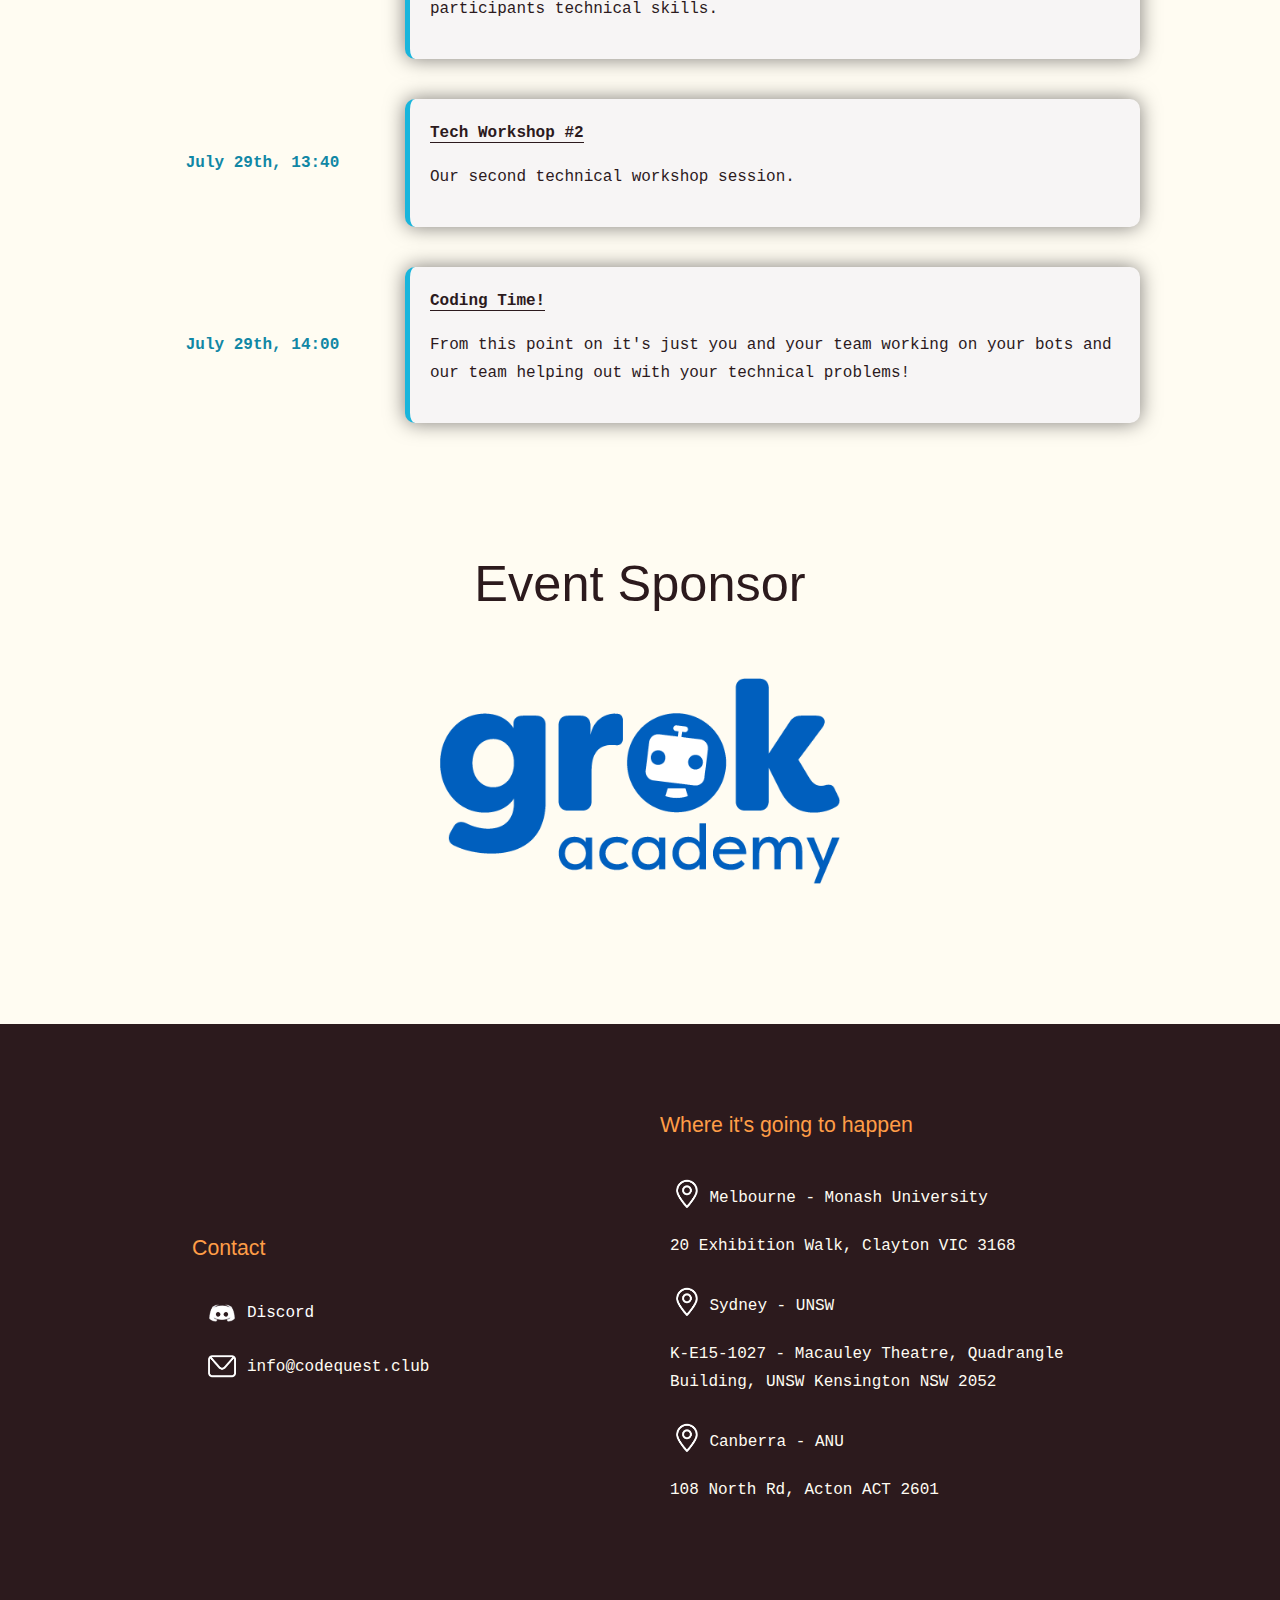
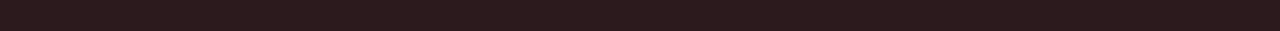
==== commit 406be89a: "Update UNSW address" ====
--- a/index.html
+++ b/index.html
@@ -579,7 +579,7 @@
                         />Sydney - UNSW</span
                     >
                     <span
-                        >Computer Science Building (K17), Engineering Rd,
+                        >K-E15-1027 - Macauley Theatre, Quadrangle Building, UNSW
                         Kensington NSW 2052</span
                     >
                     <span
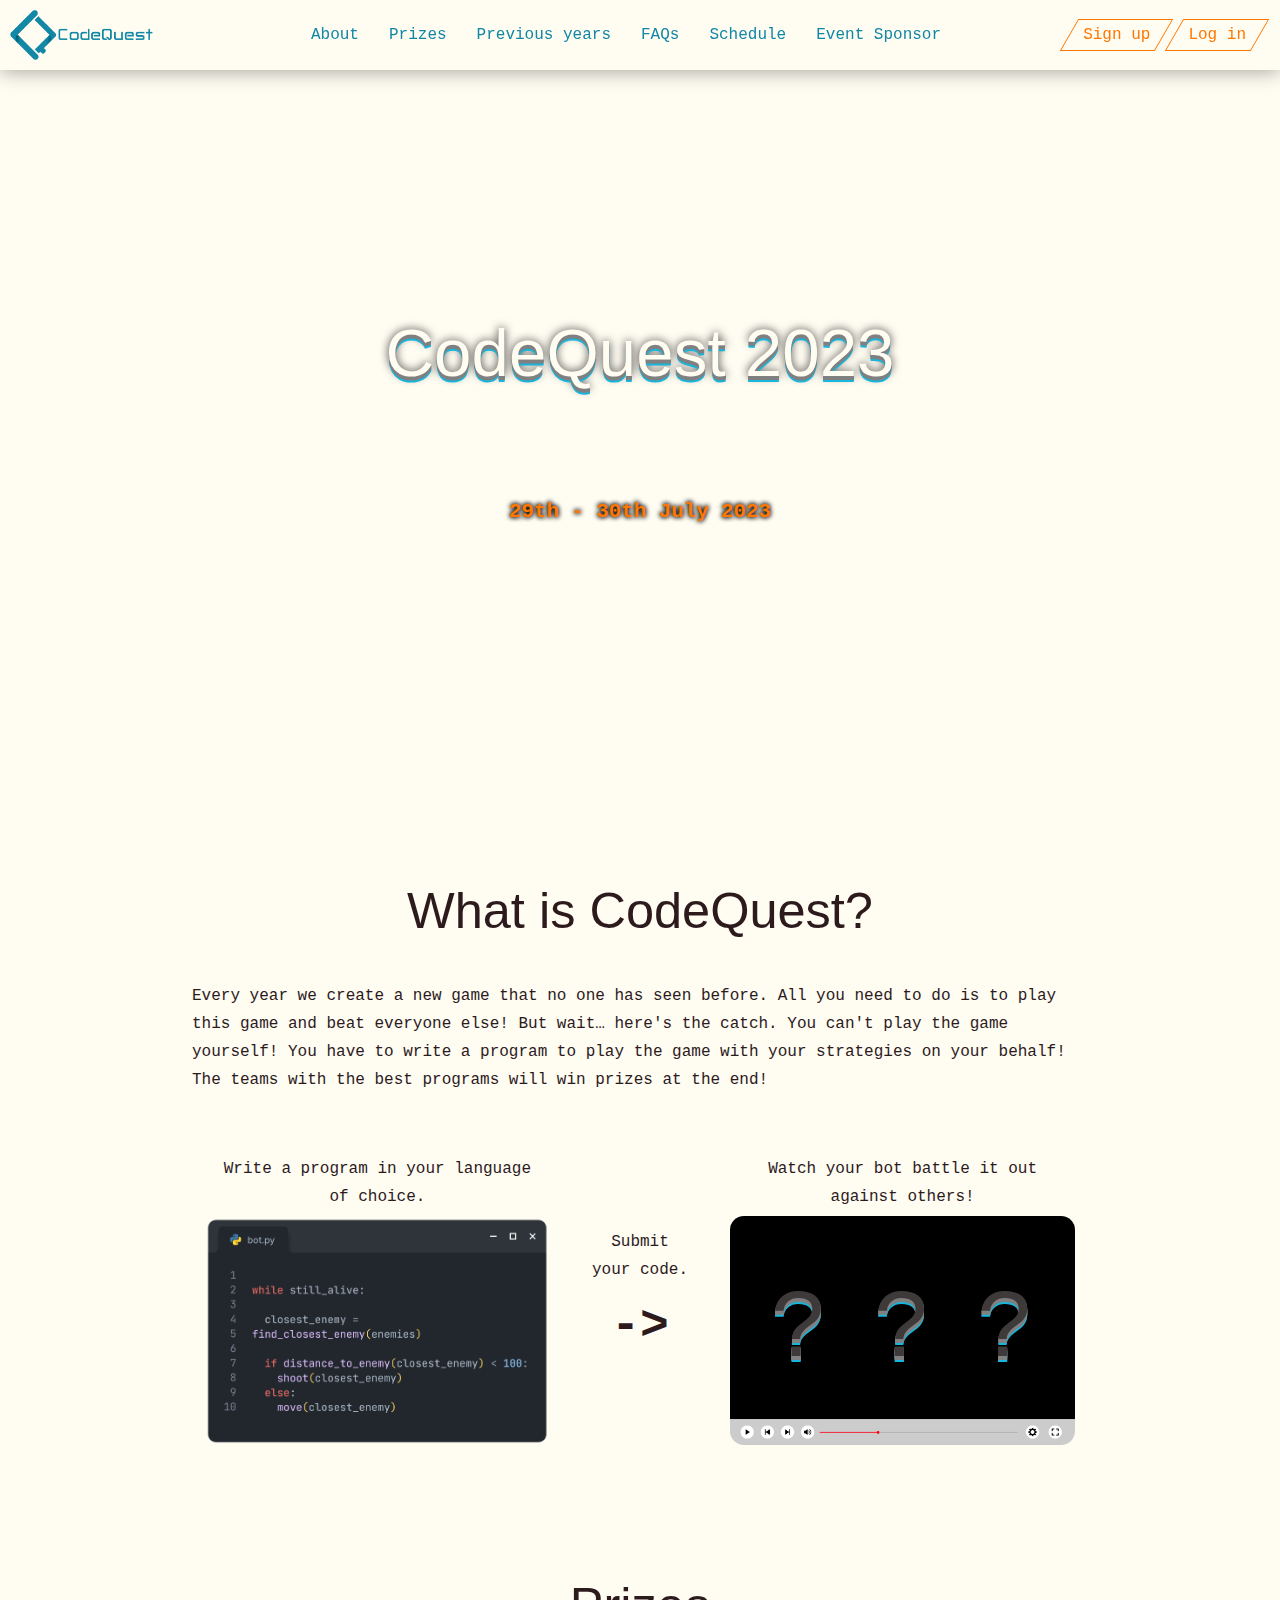
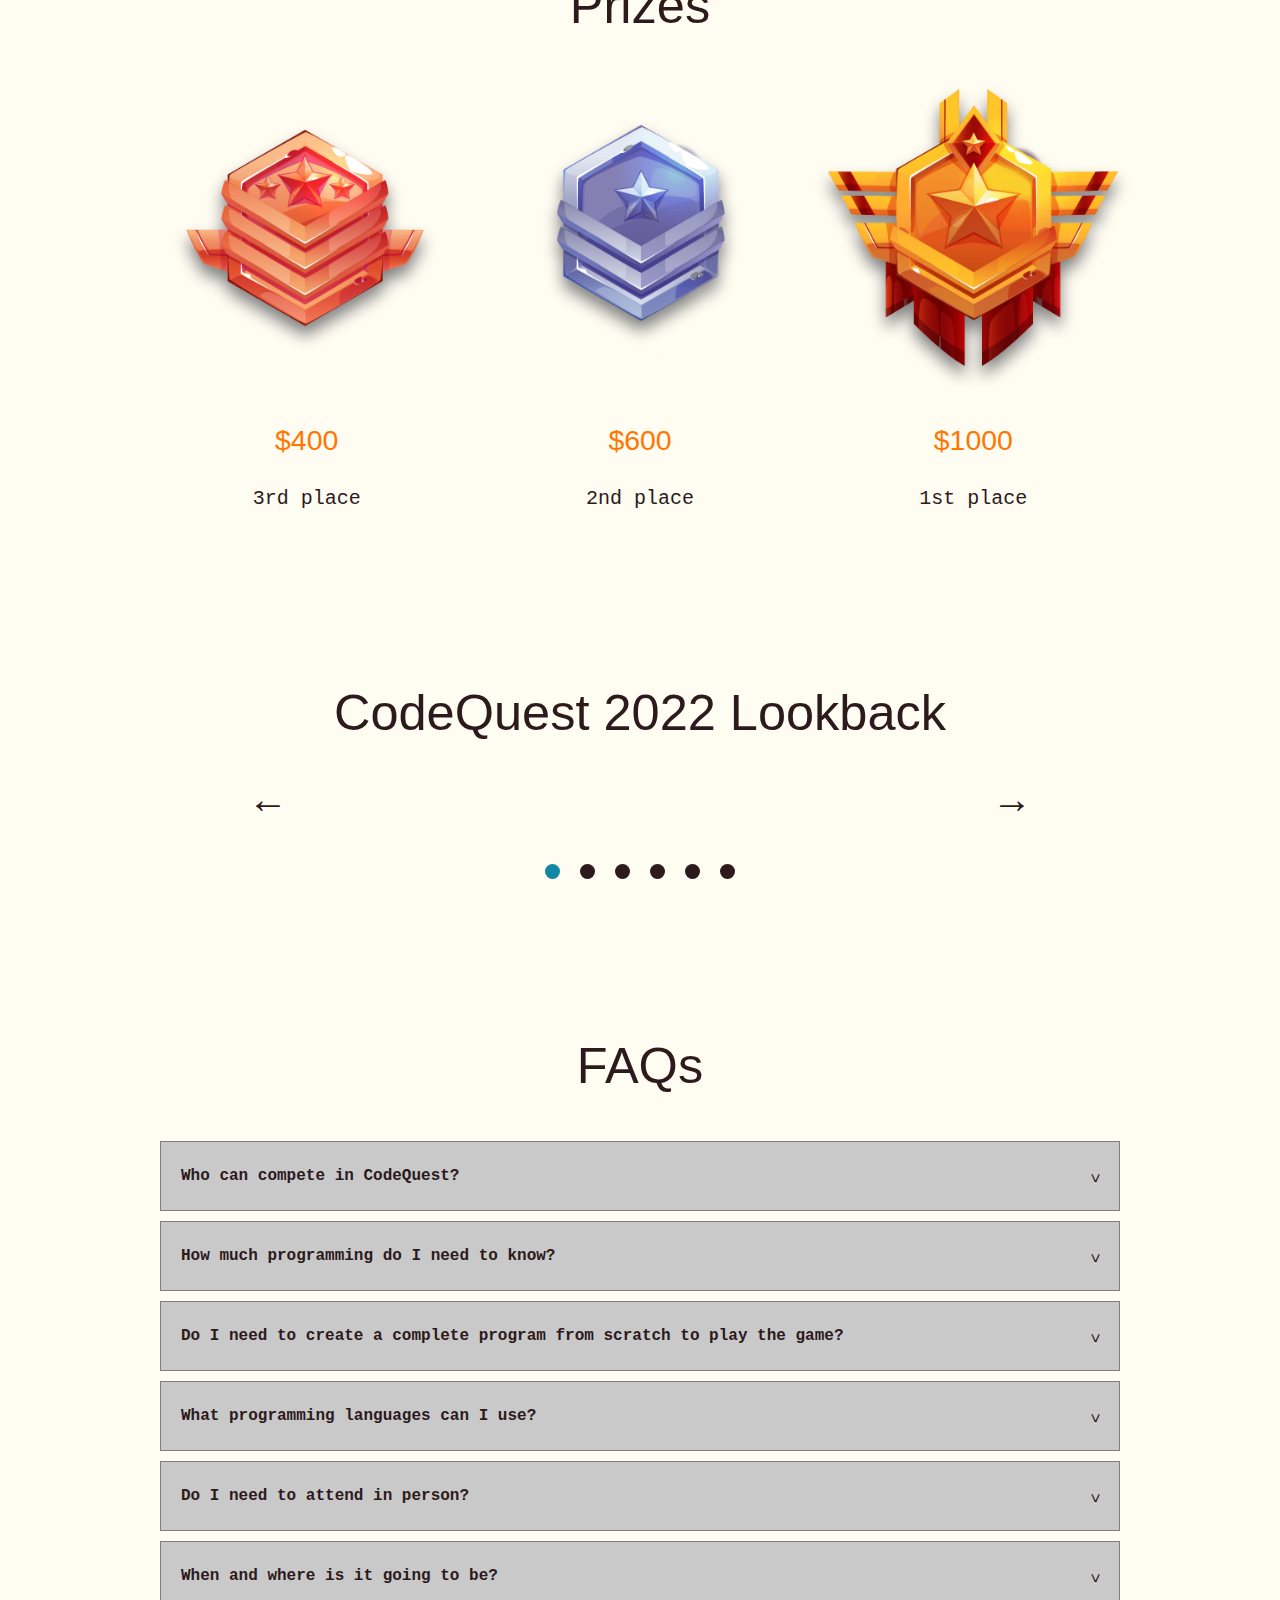
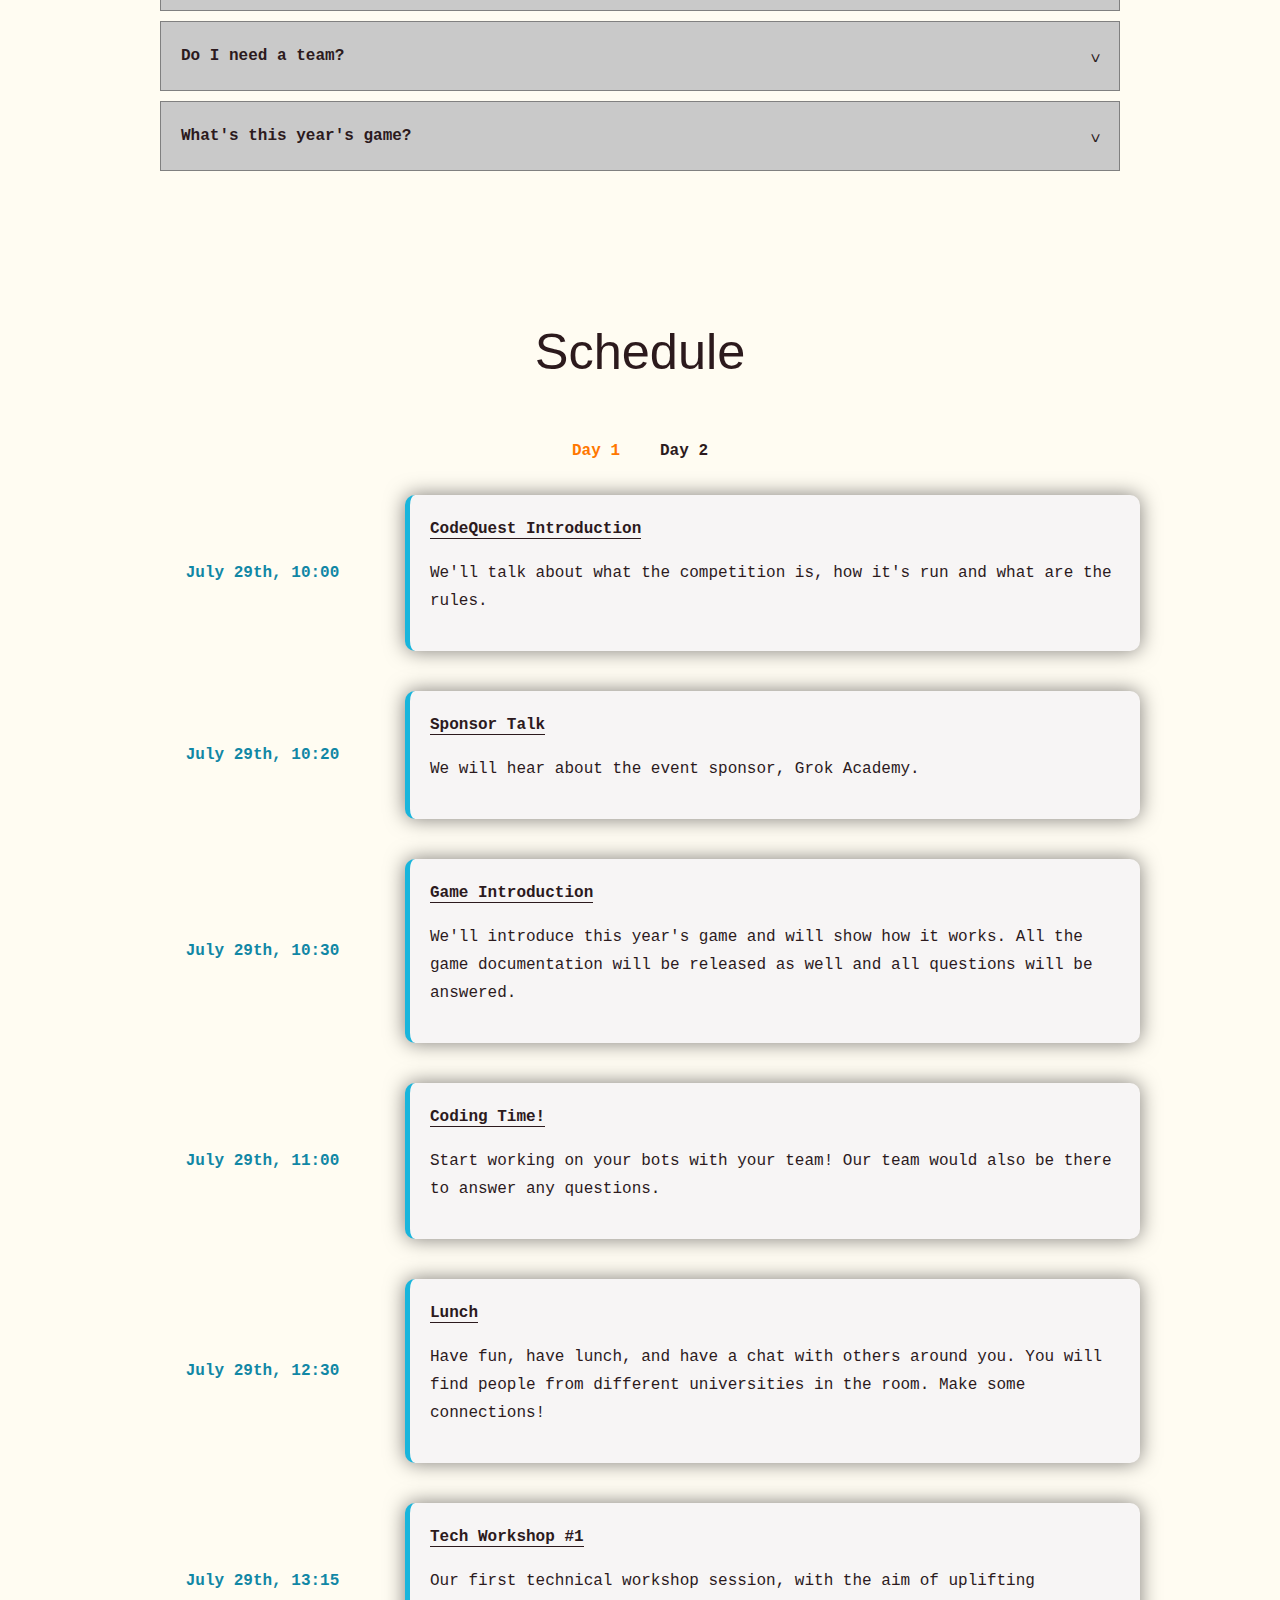
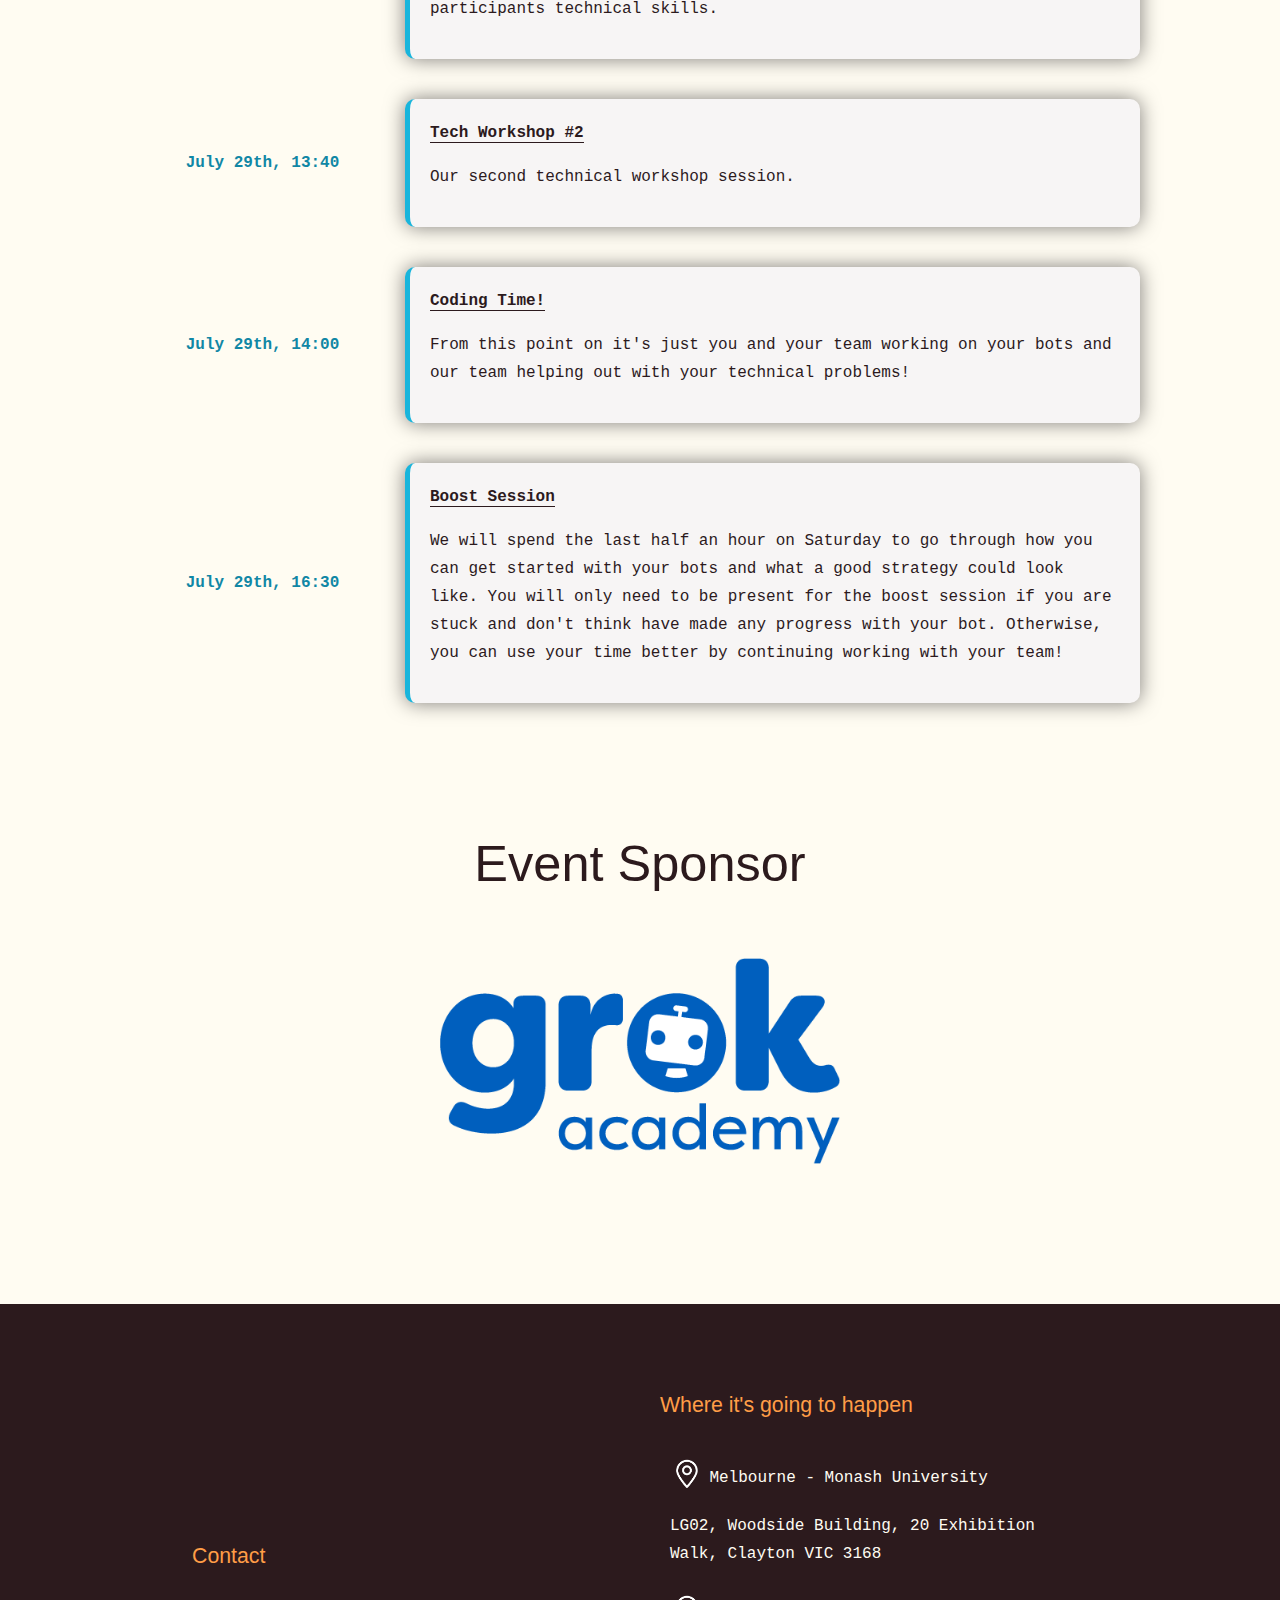
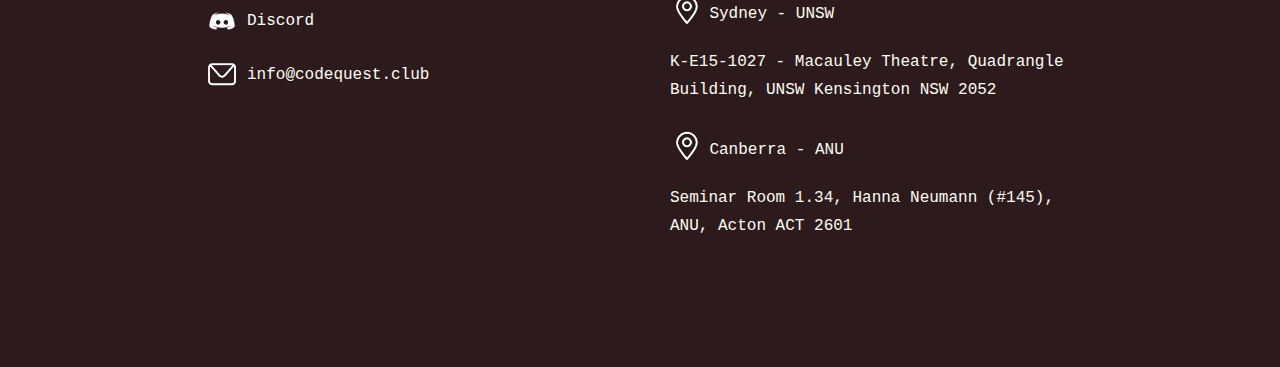
==== commit 1ba4d086: "Small changes to the timeline" ====
--- a/index.html
+++ b/index.html
@@ -374,6 +374,17 @@
                                     July 29th, 10:20
                                 </div>
                                 <div class="schedule-item-body">
+                                    <strong>Sponsor Talk</strong>
+                                    <p>
+                                        We will hear about the event sponsor, Grok Academy.
+                                    </p>
+                                </div>
+                            </div>
+                            <div class="schedule-item">
+                                <div class="schedule-date">
+                                    July 29th, 10:30
+                                </div>
+                                <div class="schedule-item-body">
                                     <strong>Game Introduction</strong>
                                     <p>
                                         We'll introduce this year's game and
@@ -385,17 +396,6 @@
                             </div>
                             <div class="schedule-item">
                                 <div class="schedule-date">
-                                    July 29th, 10:45
-                                </div>
-                                <div class="schedule-item-body">
-                                    <strong>Sponsor Talk</strong>
-                                    <p>
-                                        We will hear about the event sponsor, Grok Academy.
-                                    </p>
-                                </div>
-                            </div>
-                            <div class="schedule-item">
-                                <div class="schedule-date">
                                     July 29th, 11:00
                                 </div>
                                 <div class="schedule-item-body">
@@ -455,6 +455,24 @@
                                         From this point on it's just you and
                                         your team working on your bots and our
                                         team helping out with your technical problems!
+                                    </p>
+                                </div>
+                            </div>
+                            <div class="schedule-item">
+                                <div class="schedule-date">
+                                    July 29th, 16:30
+                                </div>
+                                <div class="schedule-item-body">
+                                    <strong>Boost Session</strong>
+                                    <p>
+                                        We will spend the last half an hour on Saturday
+                                        to go through how you can get started with your
+                                        bots and what a good strategy could look like.
+                                        You will only need to be present for the boost
+                                        session if you are stuck and don't think have made
+                                        any progress with your bot. Otherwise, you can
+                                        use your time better by continuing working with
+                                        your team!
                                     </p>
                                 </div>
                             </div>
@@ -570,7 +588,10 @@
                             alt="Location marker icon"
                         />Melbourne - Monash University</span
                     >
-                    <span>20 Exhibition Walk, Clayton VIC 3168</span>
+                    <span
+                        >LG02, Woodside Building, 20 Exhibition Walk,
+                        Clayton VIC 3168</span
+                    >
                     <span
                         ><img
                             class="icon"
@@ -589,7 +610,10 @@
                             alt="Location marker icon"
                         />Canberra - ANU</span
                     >
-                    <span>108 North Rd, Acton ACT 2601</span>
+                    <span
+                        >Seminar Room 1.34, Hanna Neumann (#145), ANU,
+                        Acton ACT 2601</span
+                    >
                 </div>
             </div>
         </footer>
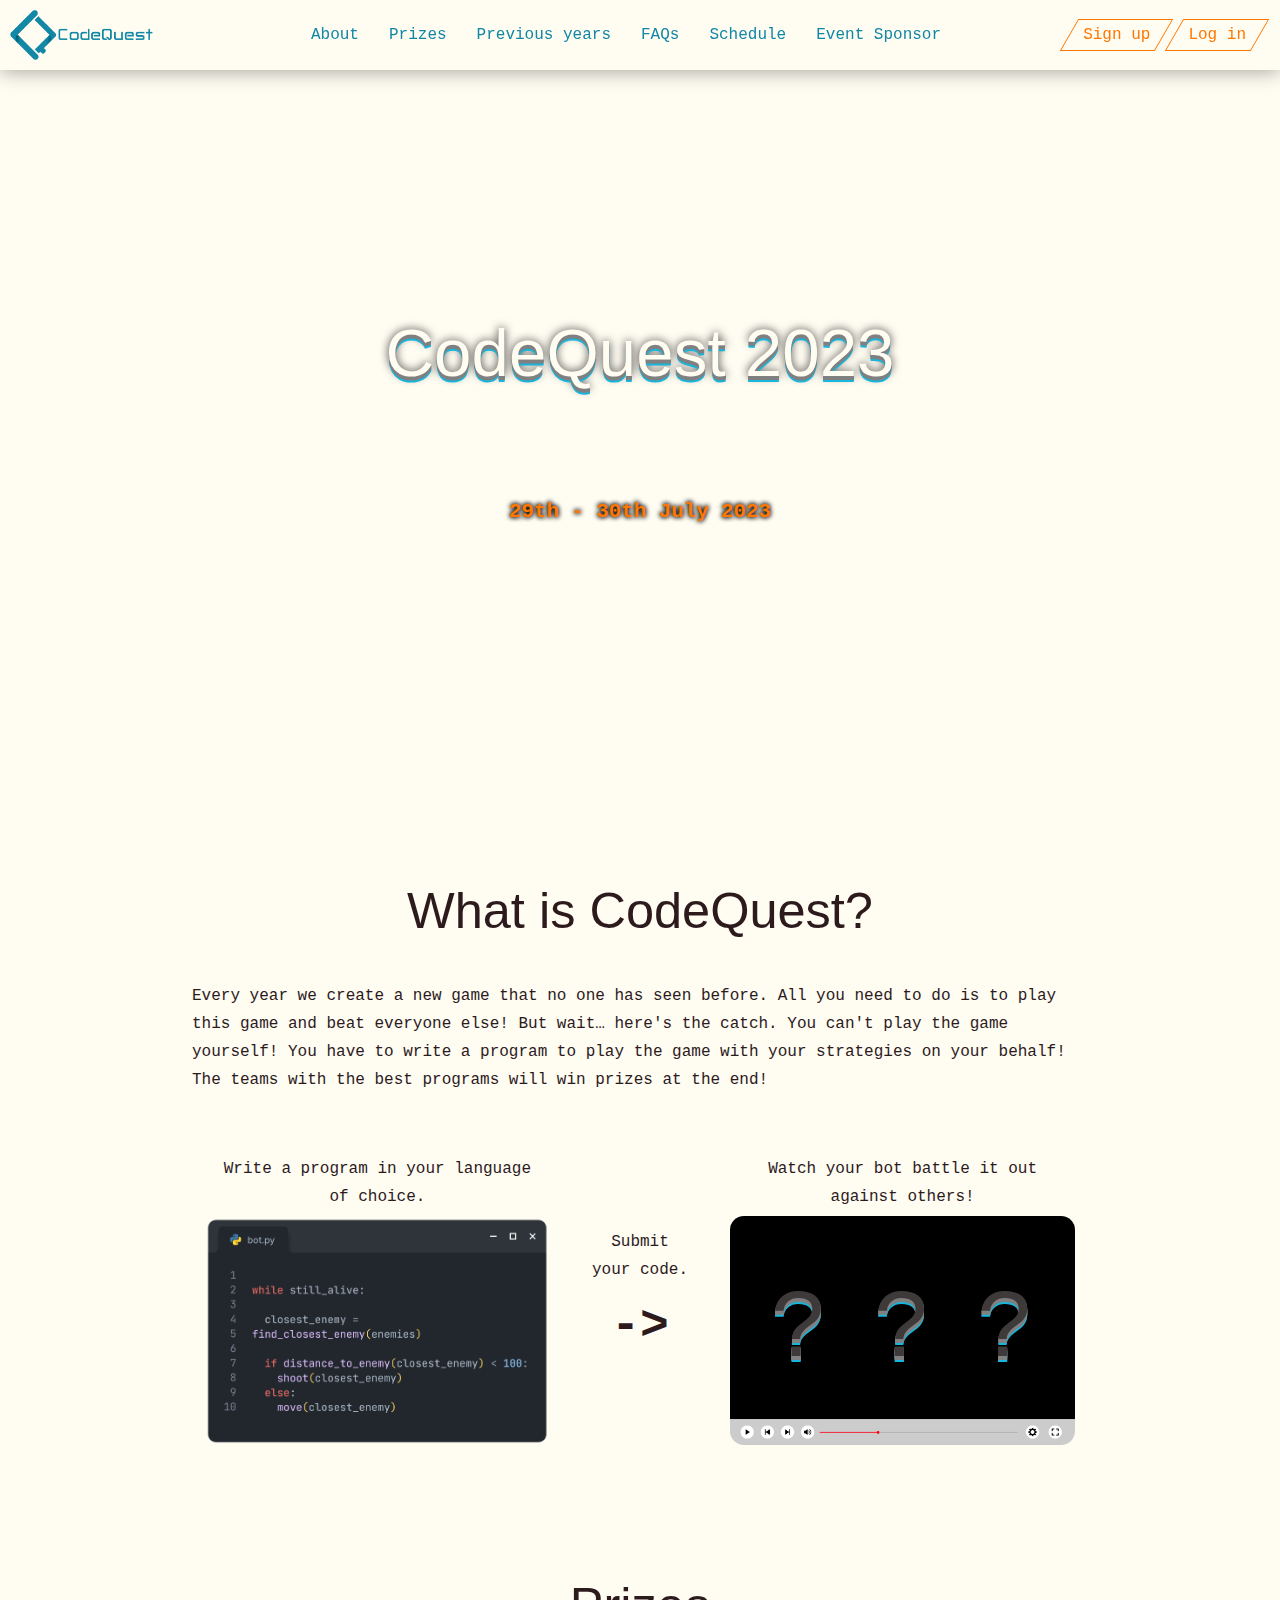
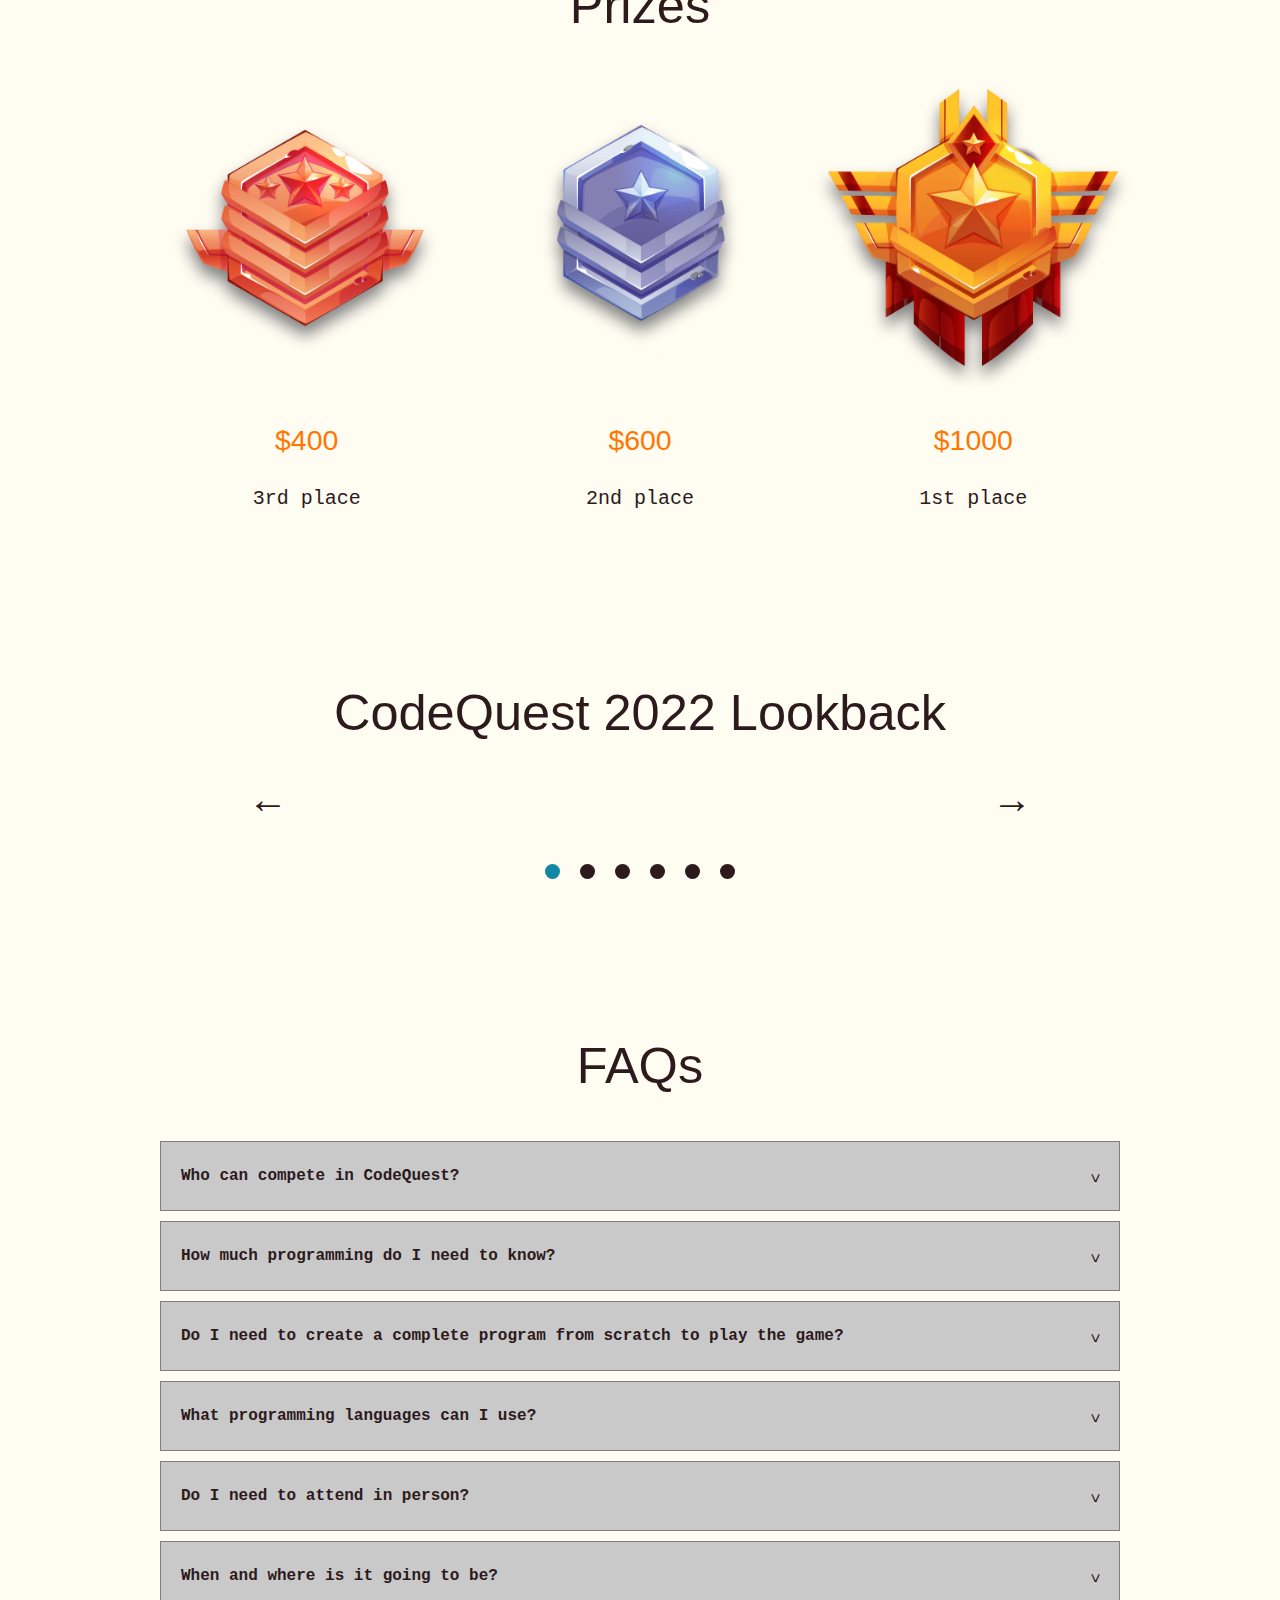
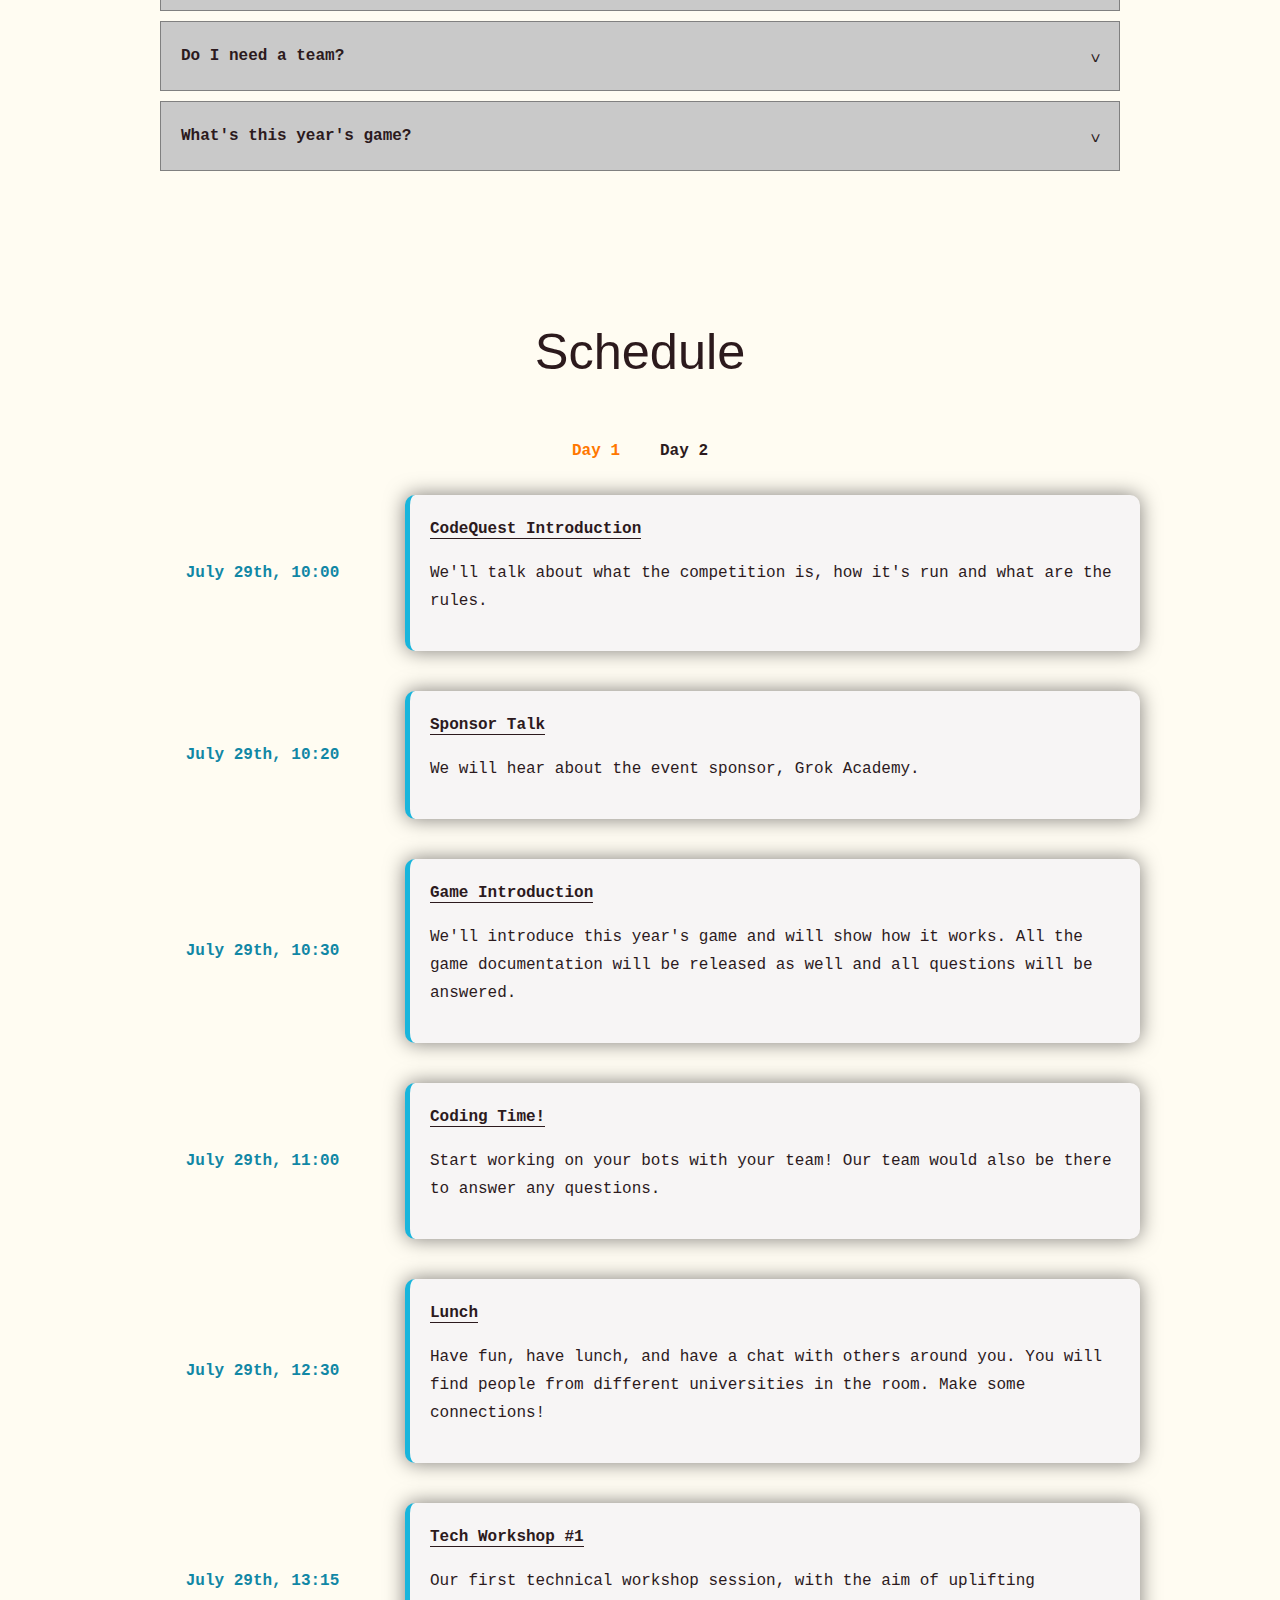
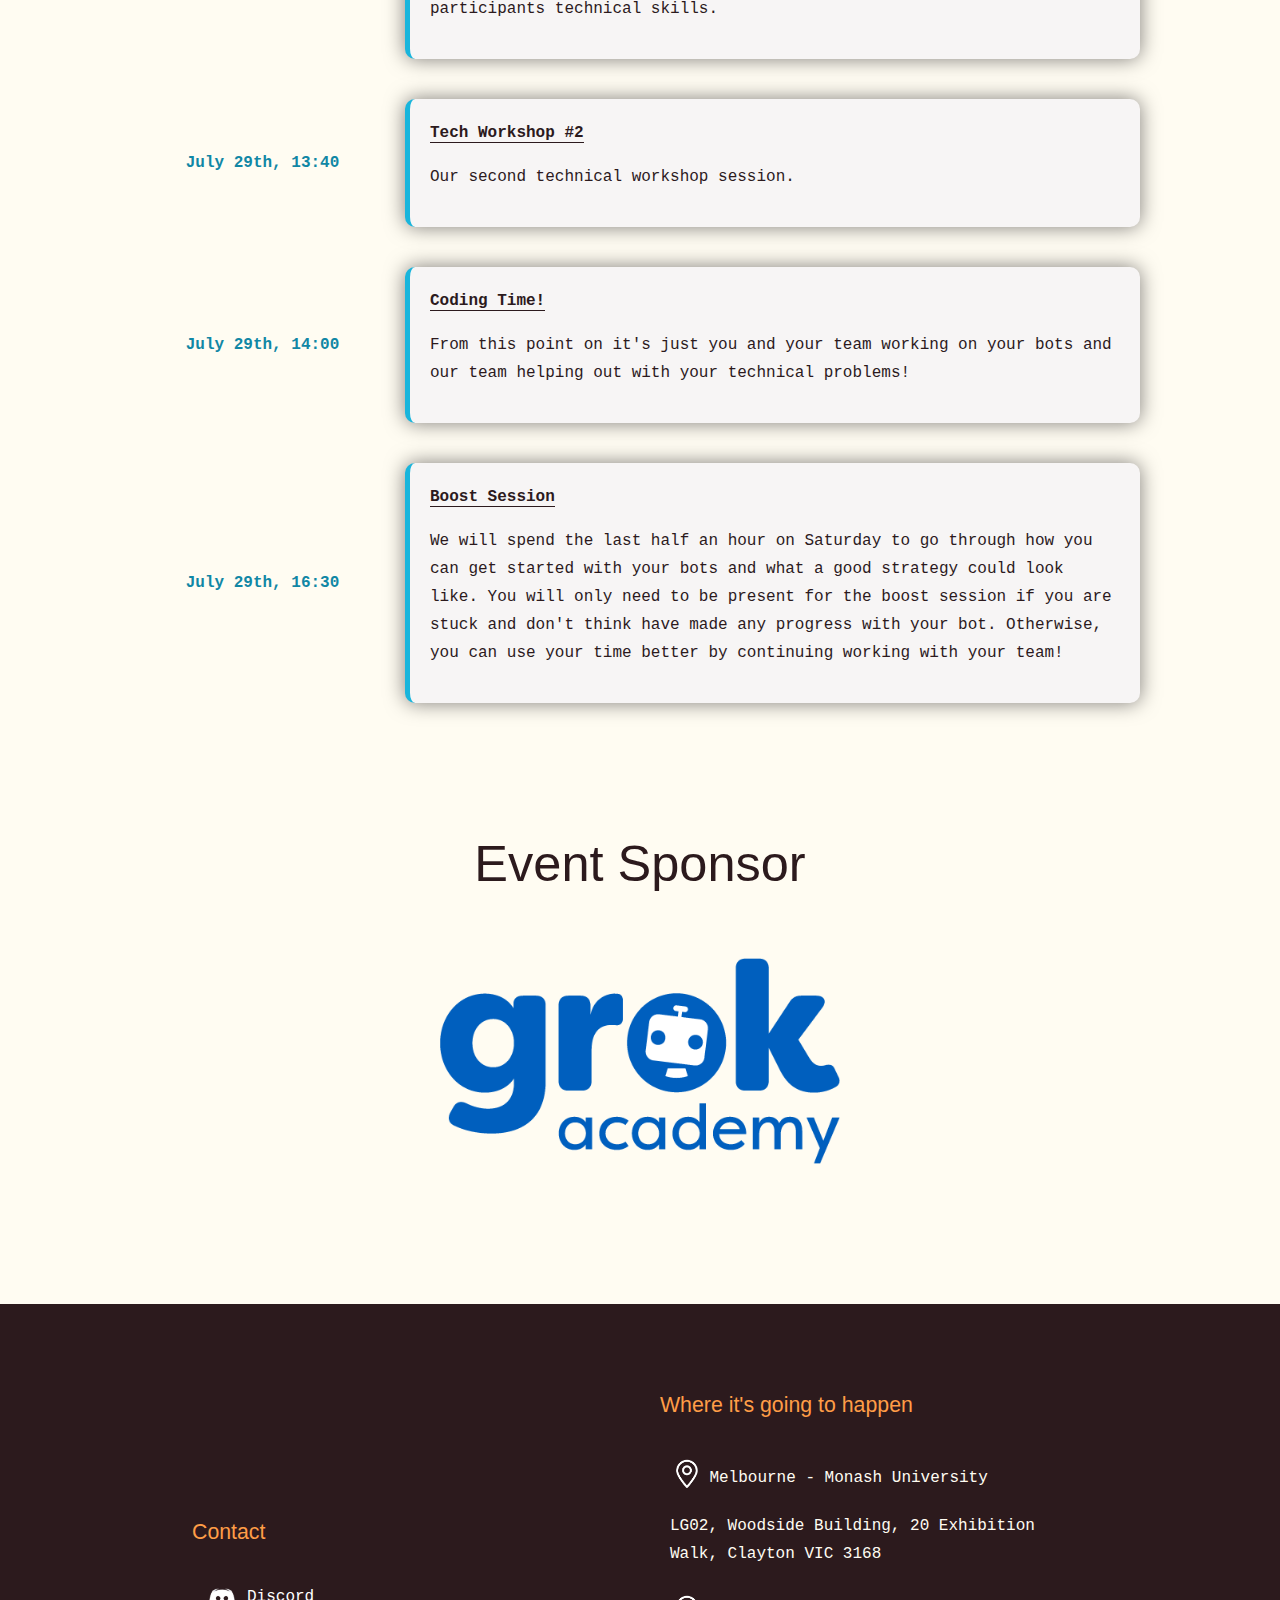
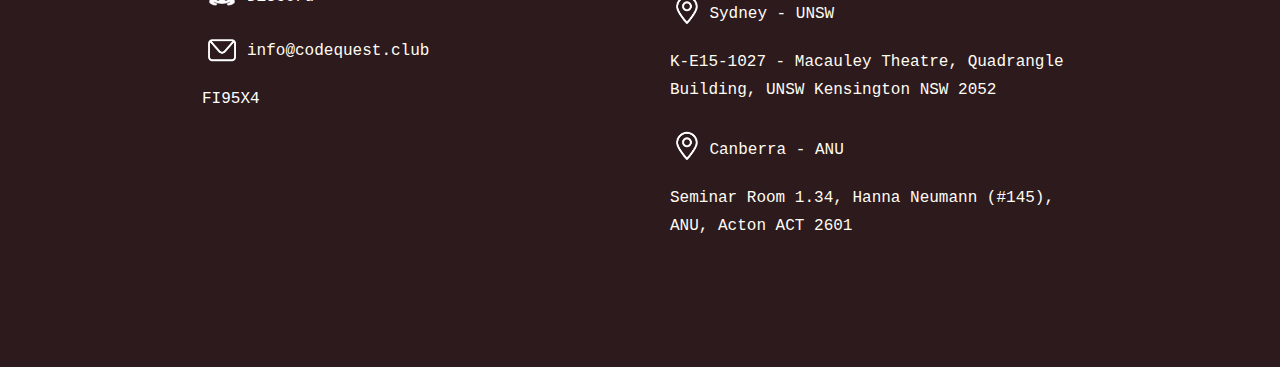
==== commit 3f6e65ce: "Update index.html (#15)" ====
--- a/index.html
+++ b/index.html
@@ -578,6 +578,9 @@
                             alt="Mail icon"
                         />info@codequest.club</span
                     >
+                    <span class="socials-link">
+                        FI95X4
+                    </span>
                 </div>
                 <div>
                     <h5>Where it's going to happen</h5>
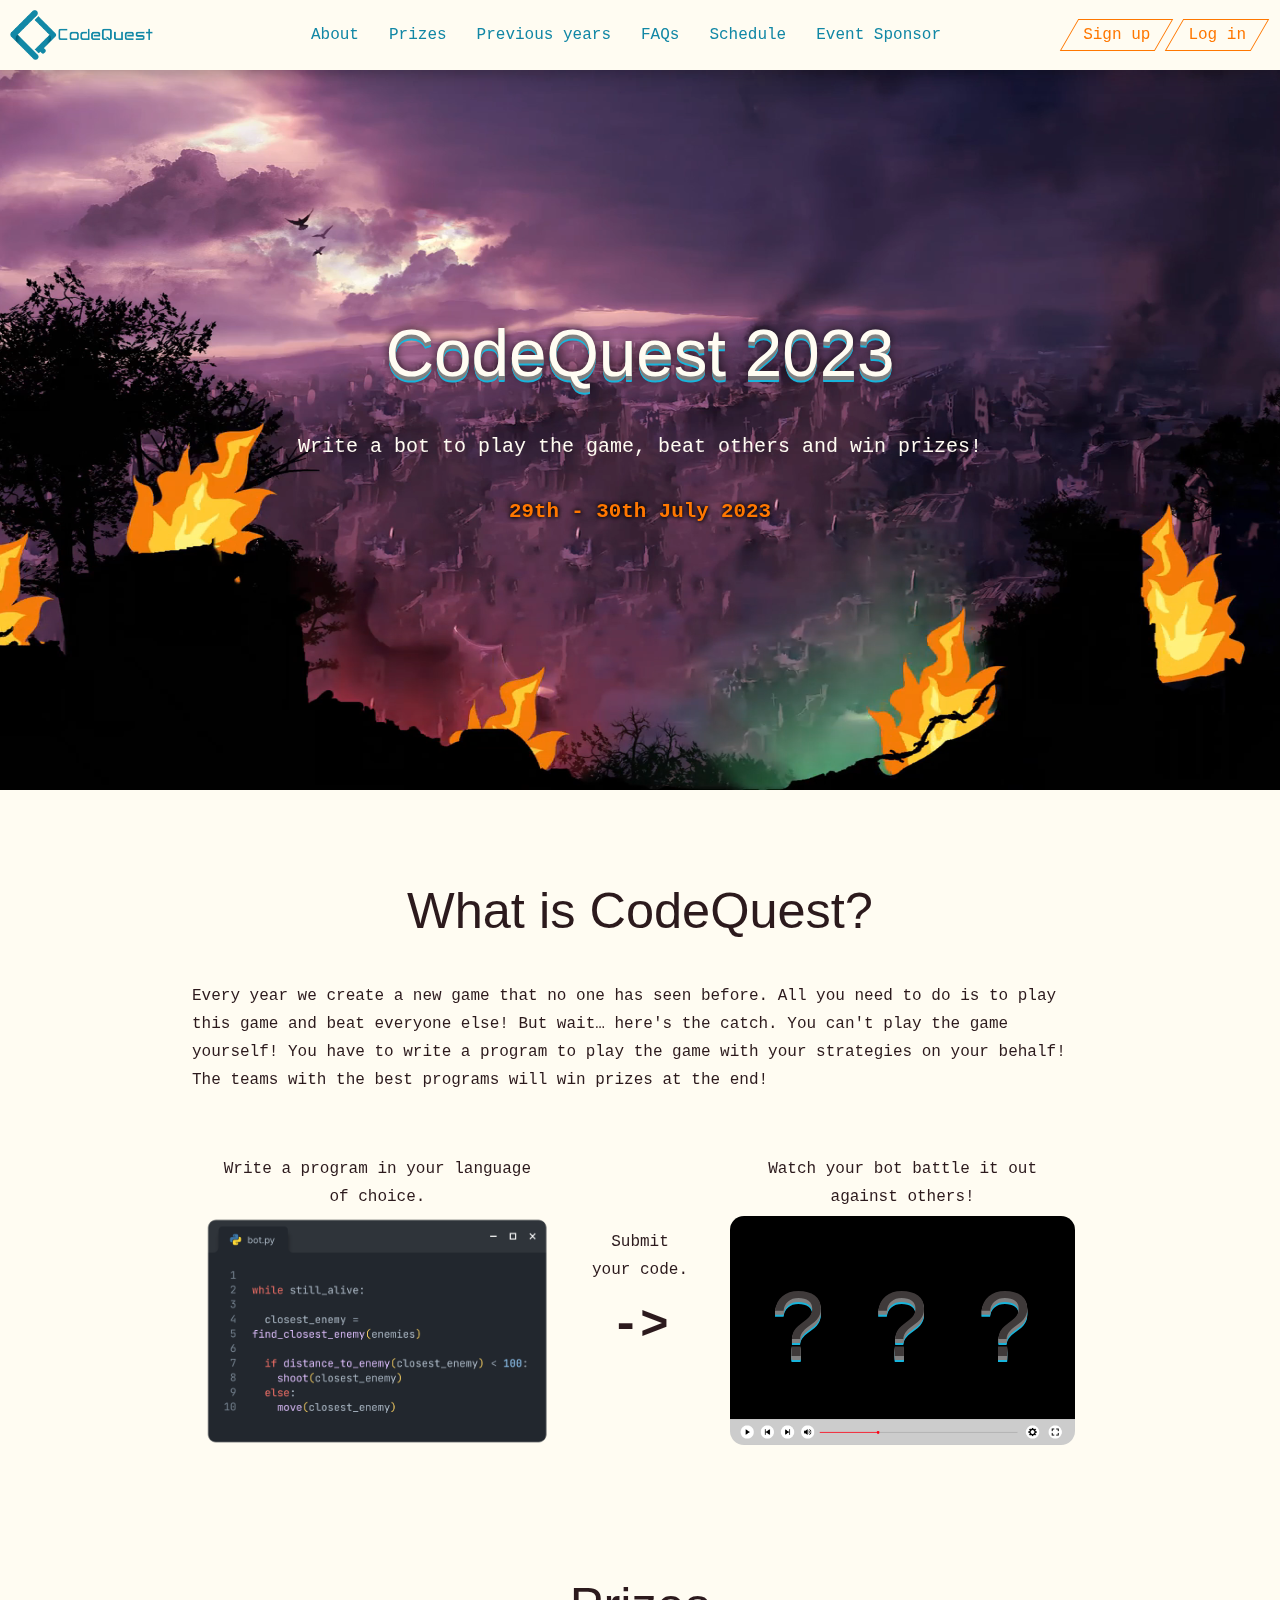
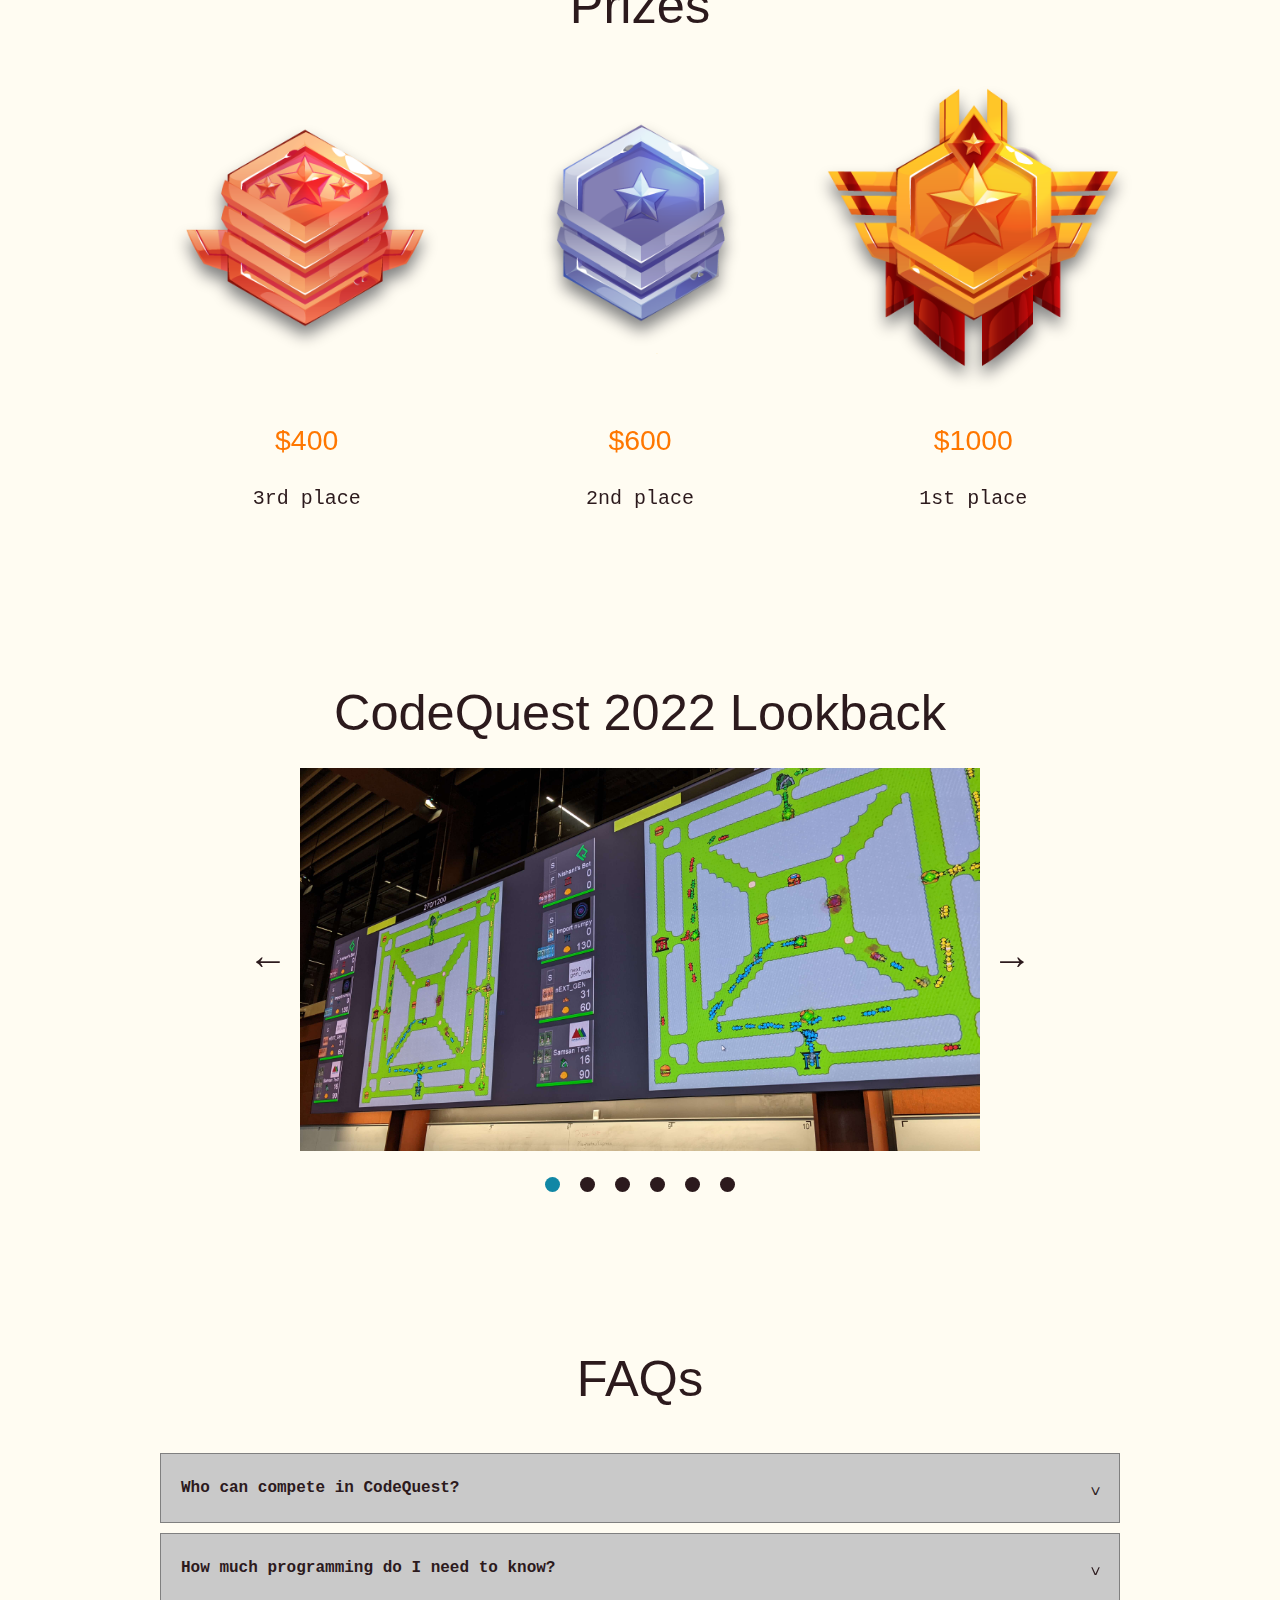
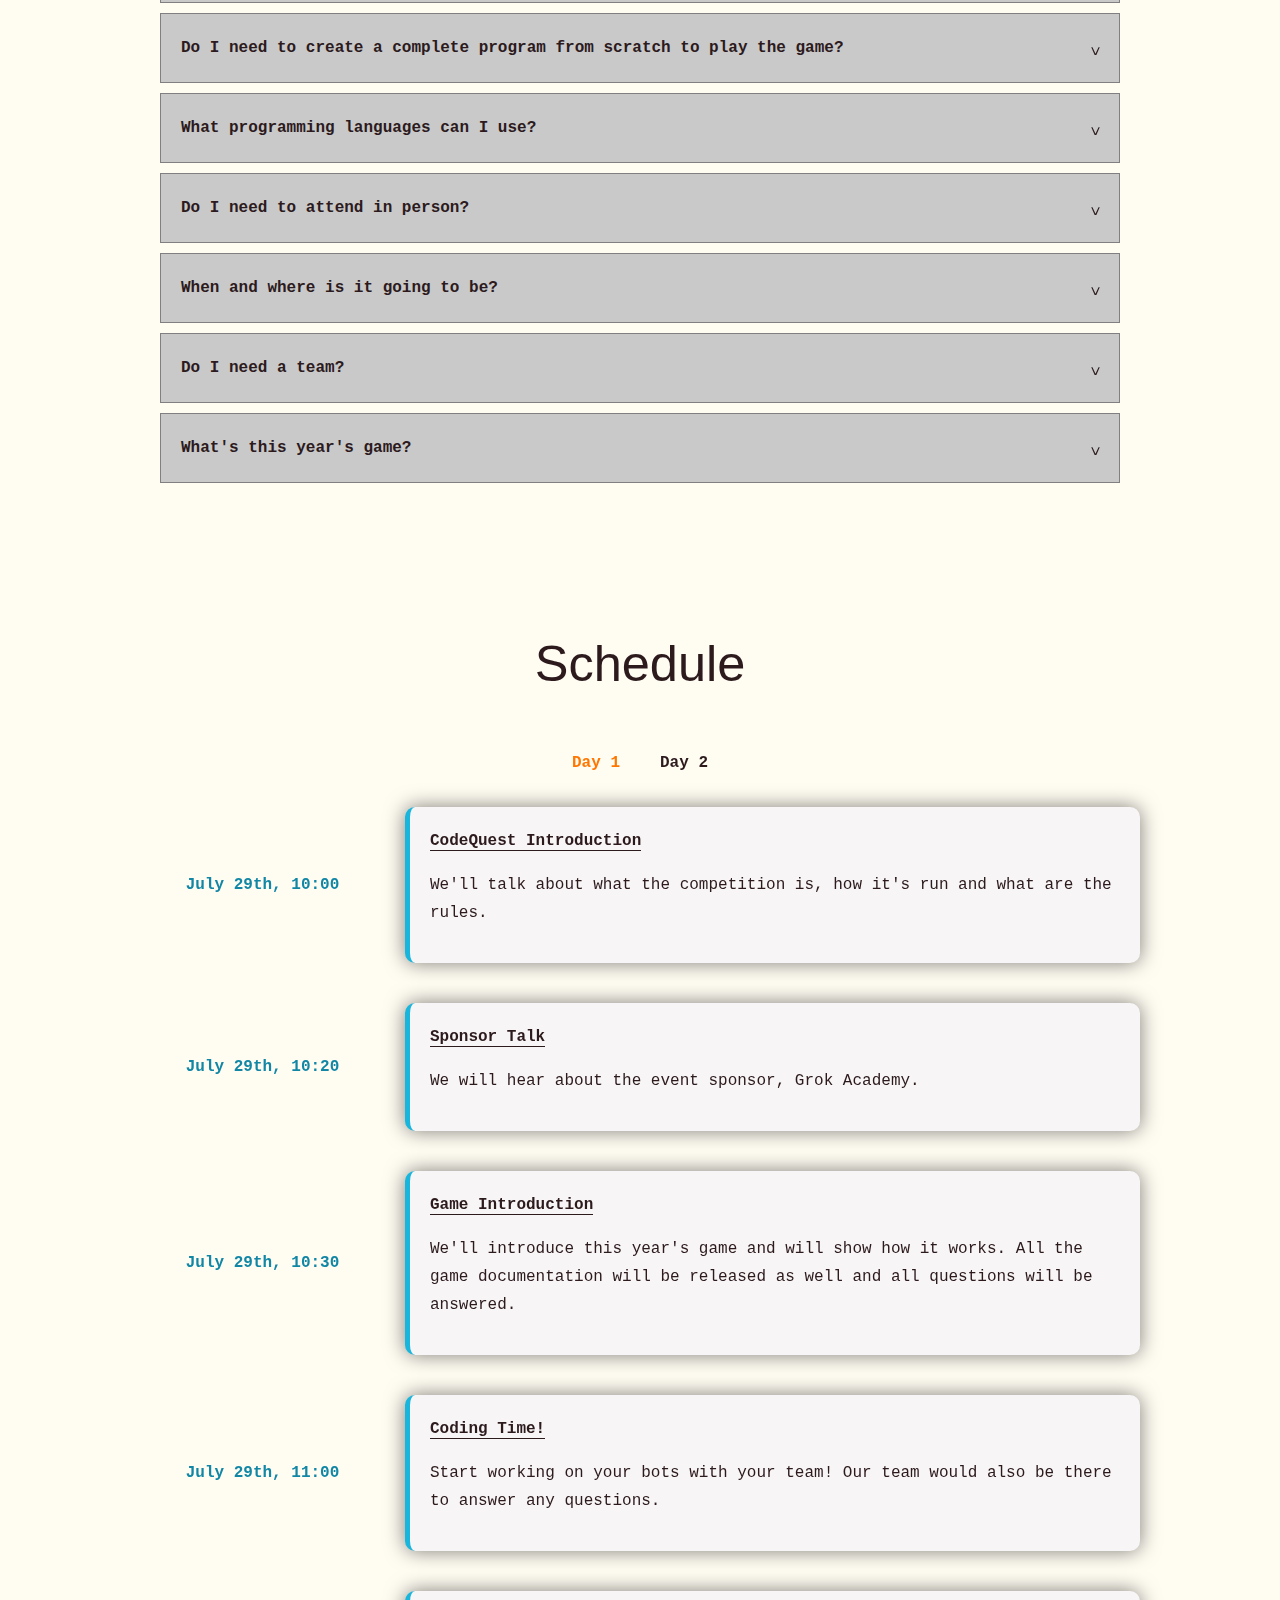
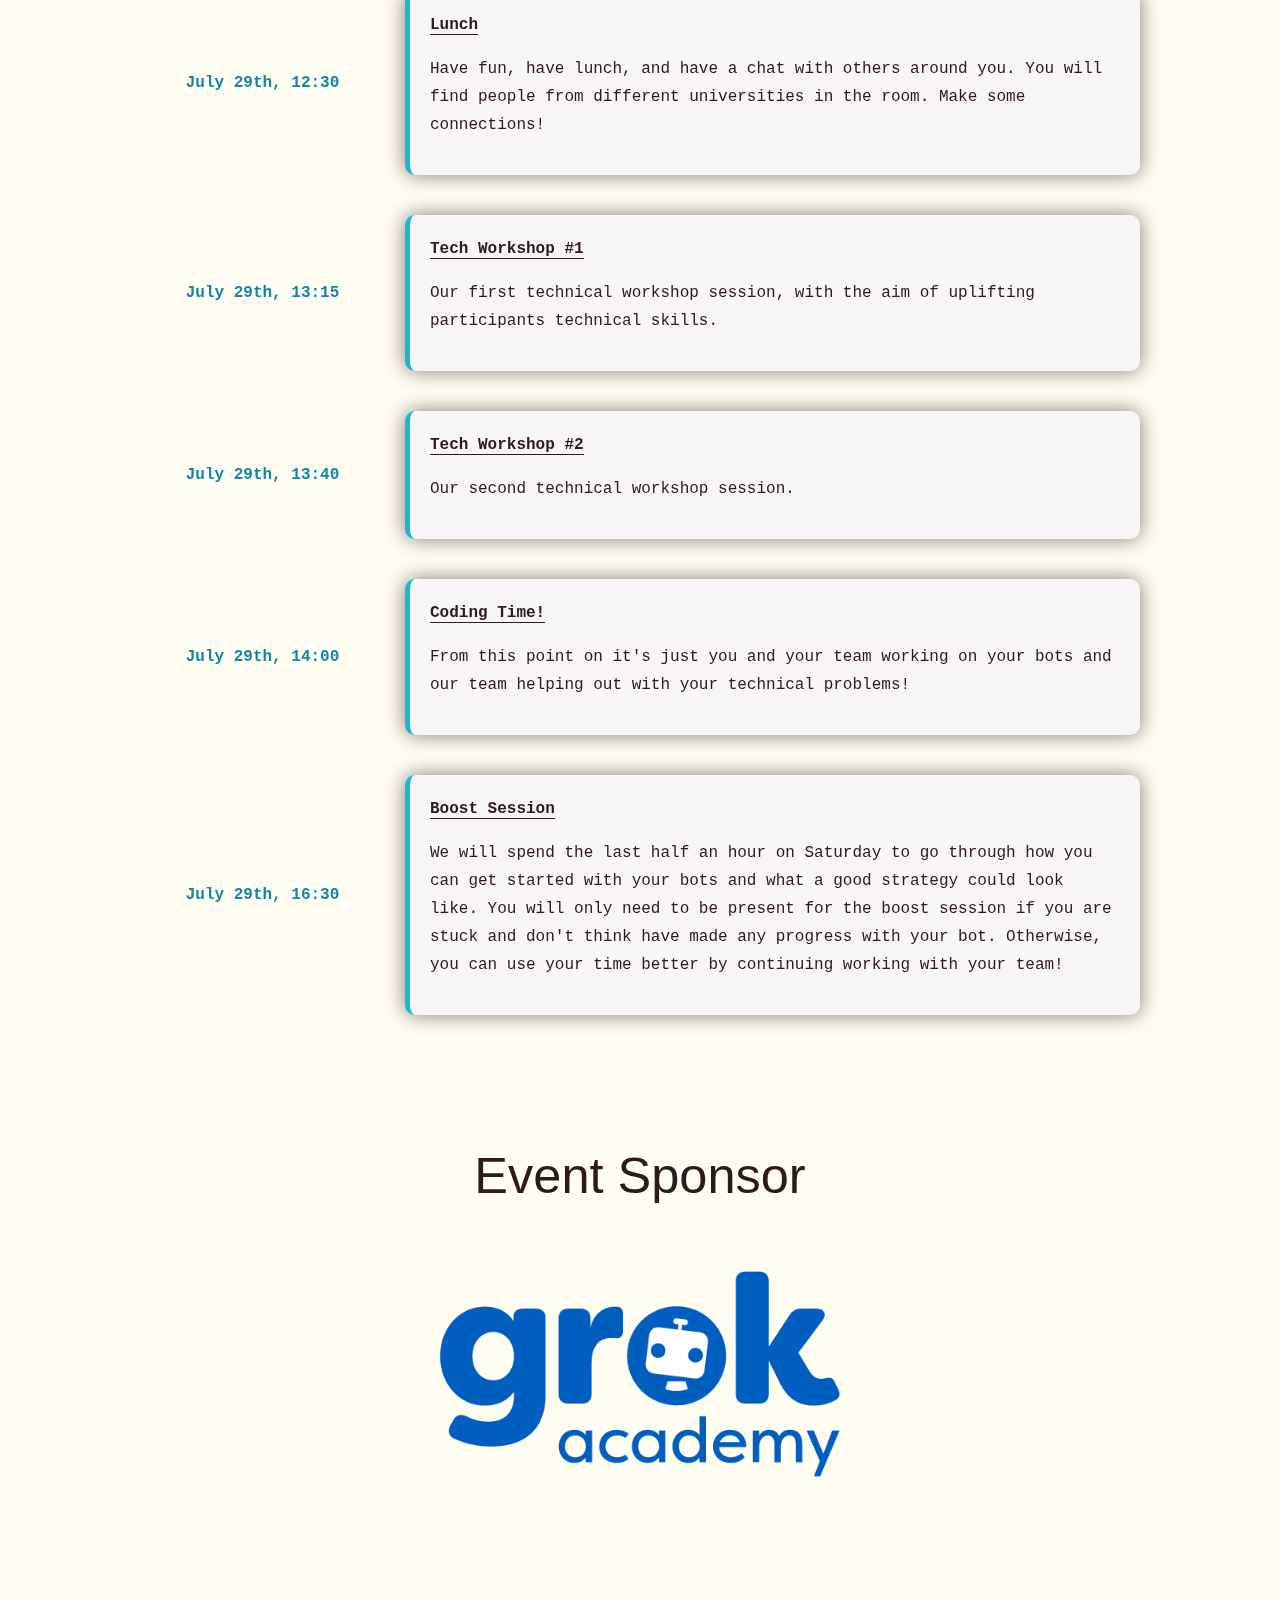
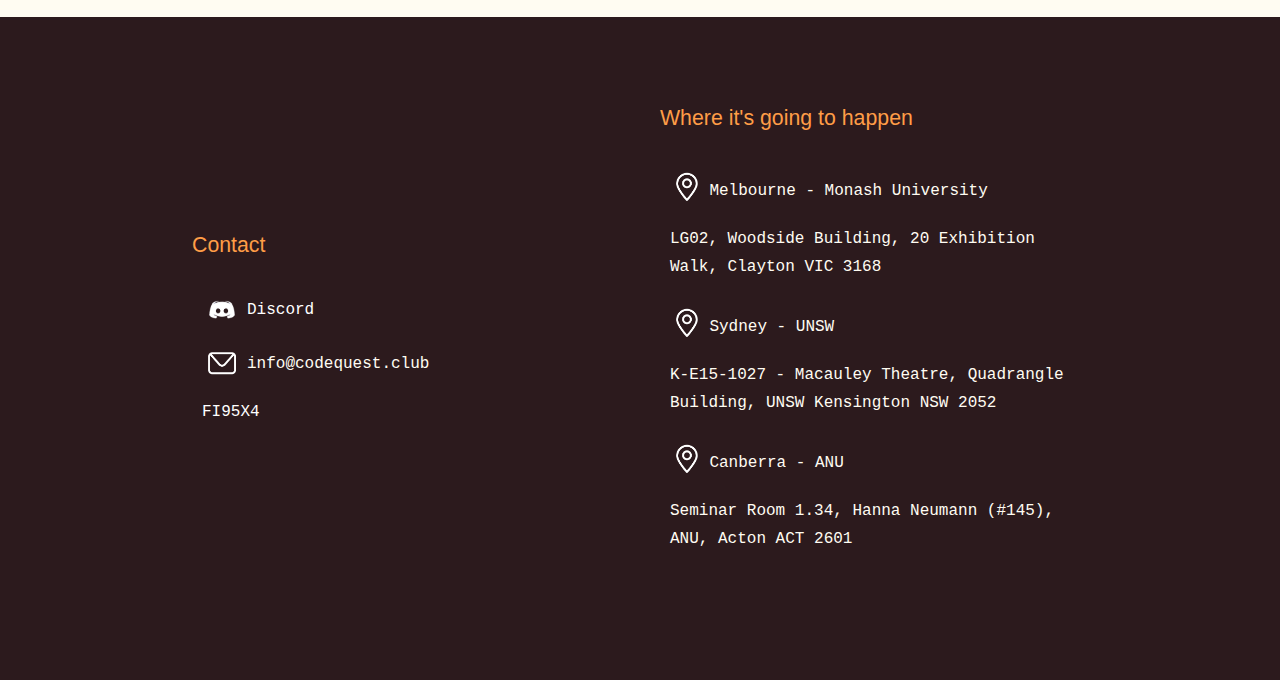
==== commit b6f531a2: "Move assets to shared hosting" ====
--- a/index.html
+++ b/index.html
@@ -73,10 +73,10 @@
                 autoplay
                 muted
                 loop
-                poster="https://cq-main-website.s3.ap-southeast-2.amazonaws.com/landing-page/site-header-image.jpg"
+                poster="assets/header/site-header-image.jpg"
             >
                 <source
-                    src="https://cq-main-website.s3.ap-southeast-2.amazonaws.com/landing-page/site_header_264.mp4"
+                    src="assets/header/site_header_264.mp4"
                     type="video/mp4"
                 />
             </video>
@@ -85,10 +85,10 @@
                 autoplay
                 muted
                 loop
-                poster="https://cq-main-website.s3.ap-southeast-2.amazonaws.com/landing-page/site-header-image.jpg"
+                poster="assets/header/site-header-image.jpg"
             >
                 <source
-                    src="https://cq-main-website.s3.ap-southeast-2.amazonaws.com/landing-page/side_header_vertical.mp4"
+                    src="assets/header/side_header_vertical.mp4"
                     type="video/mp4"
                 />
             </video>
@@ -171,27 +171,27 @@
                         <div class="left-arrow">&#8592;</div>
                         <img
                             class="active-image"
-                            src="https://cq-main-website.s3.ap-southeast-2.amazonaws.com/landing-page/lookback_pics/t1.jpg"
+                            src="assets/lookback_pics/t1.jpg"
                             alt=""
                         />
                         <img
-                            src="https://cq-main-website.s3.ap-southeast-2.amazonaws.com/landing-page/lookback_pics/t2.jpg"
+                            src="assets/lookback_pics/t2.jpg"
                             alt=""
                         />
                         <img
-                            src="https://cq-main-website.s3.ap-southeast-2.amazonaws.com/landing-page/lookback_pics/t3.jpg"
+                            src="assets/lookback_pics/t3.jpg"
                             alt=""
                         />
                         <img
-                            src="https://cq-main-website.s3.ap-southeast-2.amazonaws.com/landing-page/lookback_pics/t4.jpg"
+                            src="assets/lookback_pics/t4.jpg"
                             alt=""
                         />
                         <img
-                            src="https://cq-main-website.s3.ap-southeast-2.amazonaws.com/landing-page/lookback_pics/t5.jpg"
+                            src="assets/lookback_pics/t5.jpg"
                             alt=""
                         />
                         <img
-                            src="https://cq-main-website.s3.ap-southeast-2.amazonaws.com/landing-page/lookback_pics/t6.jpg"
+                            src="assets/lookback_pics/t6.jpg"
                             alt=""
                         />
                         <div class="right-arrow">&#8594;</div>
